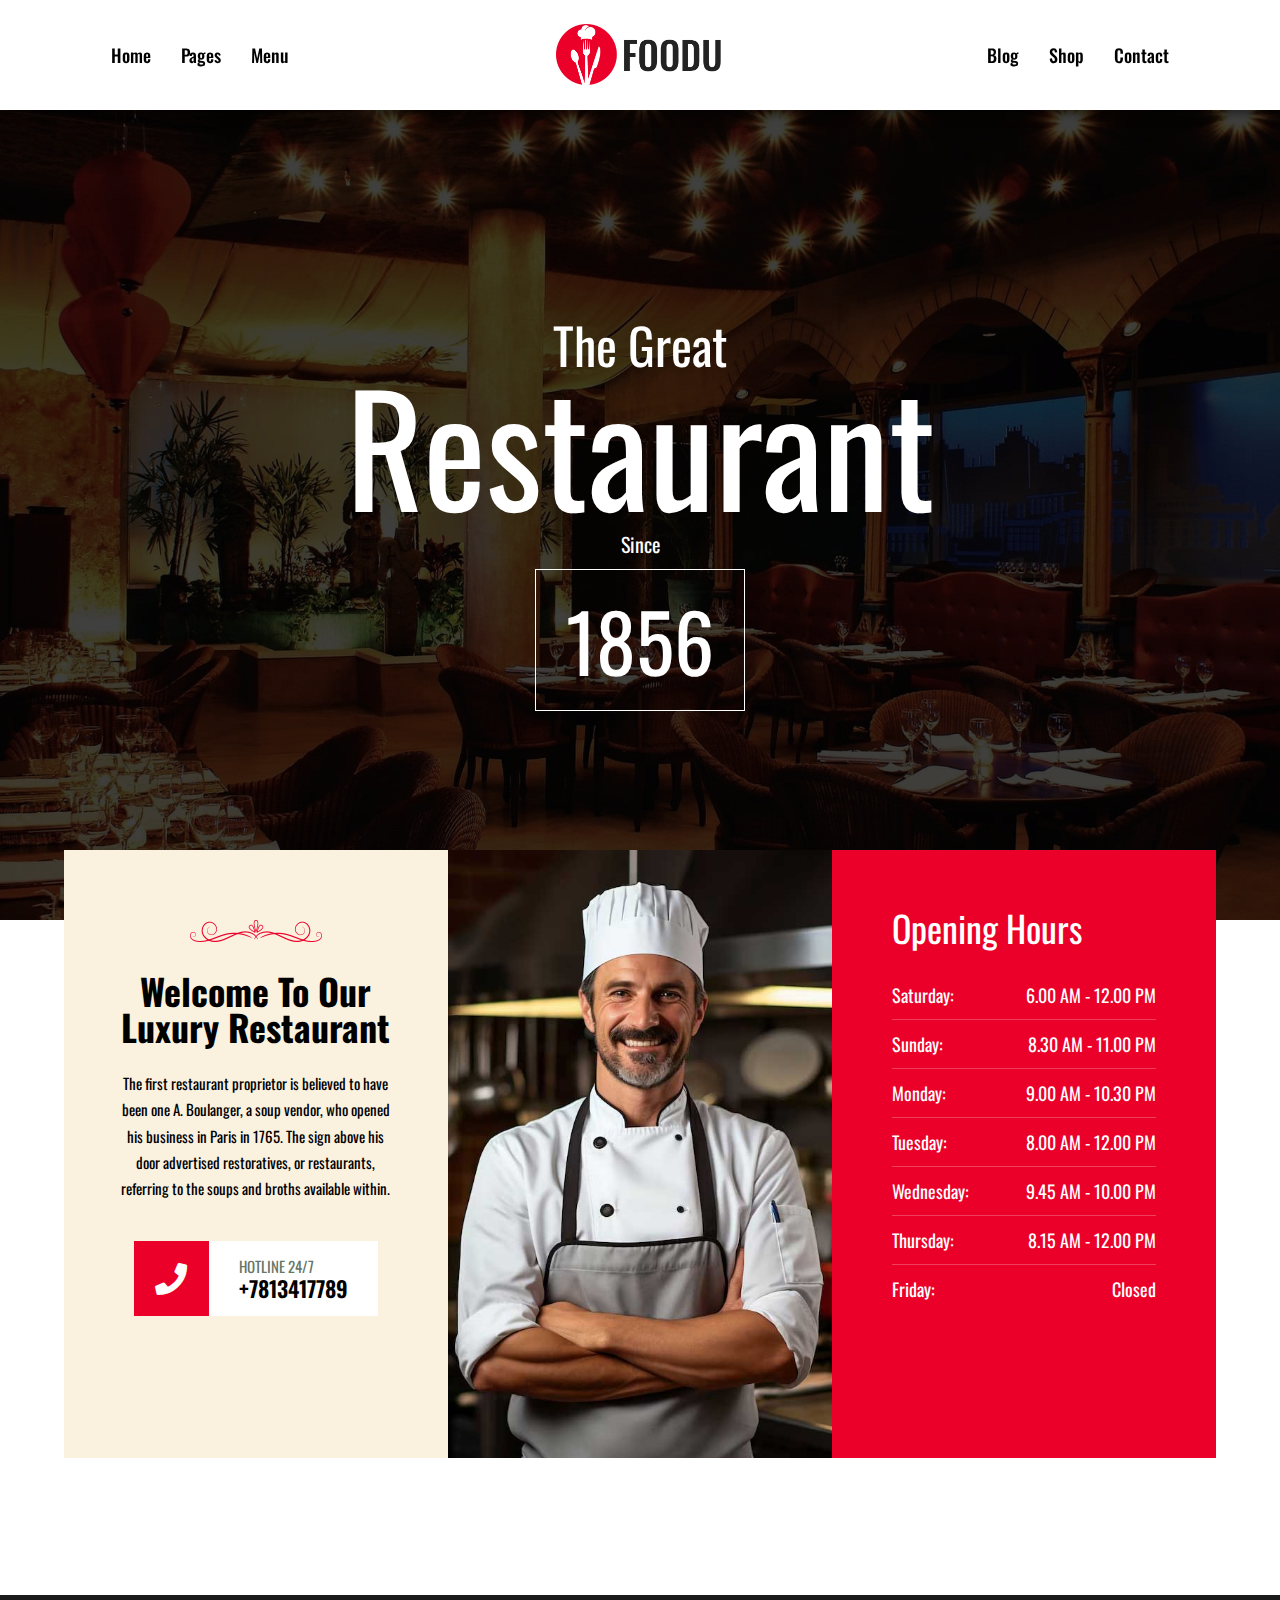
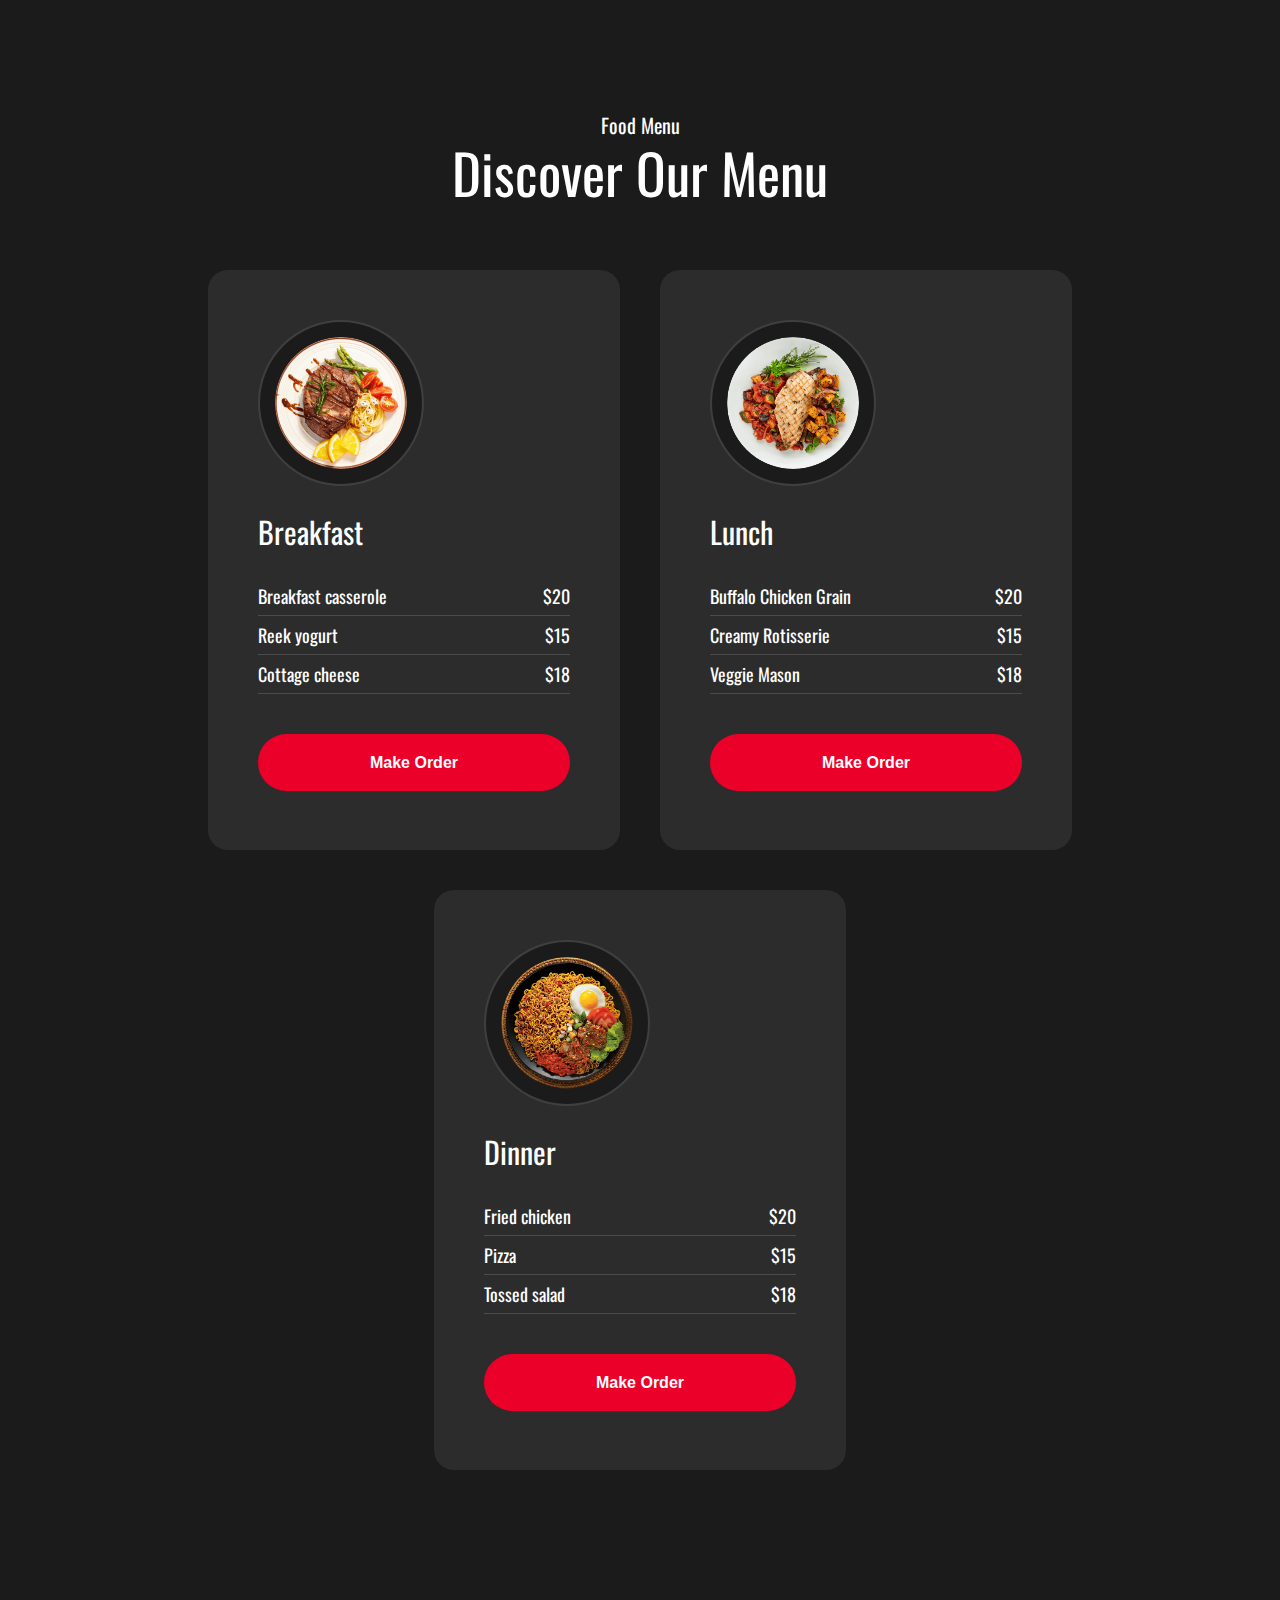
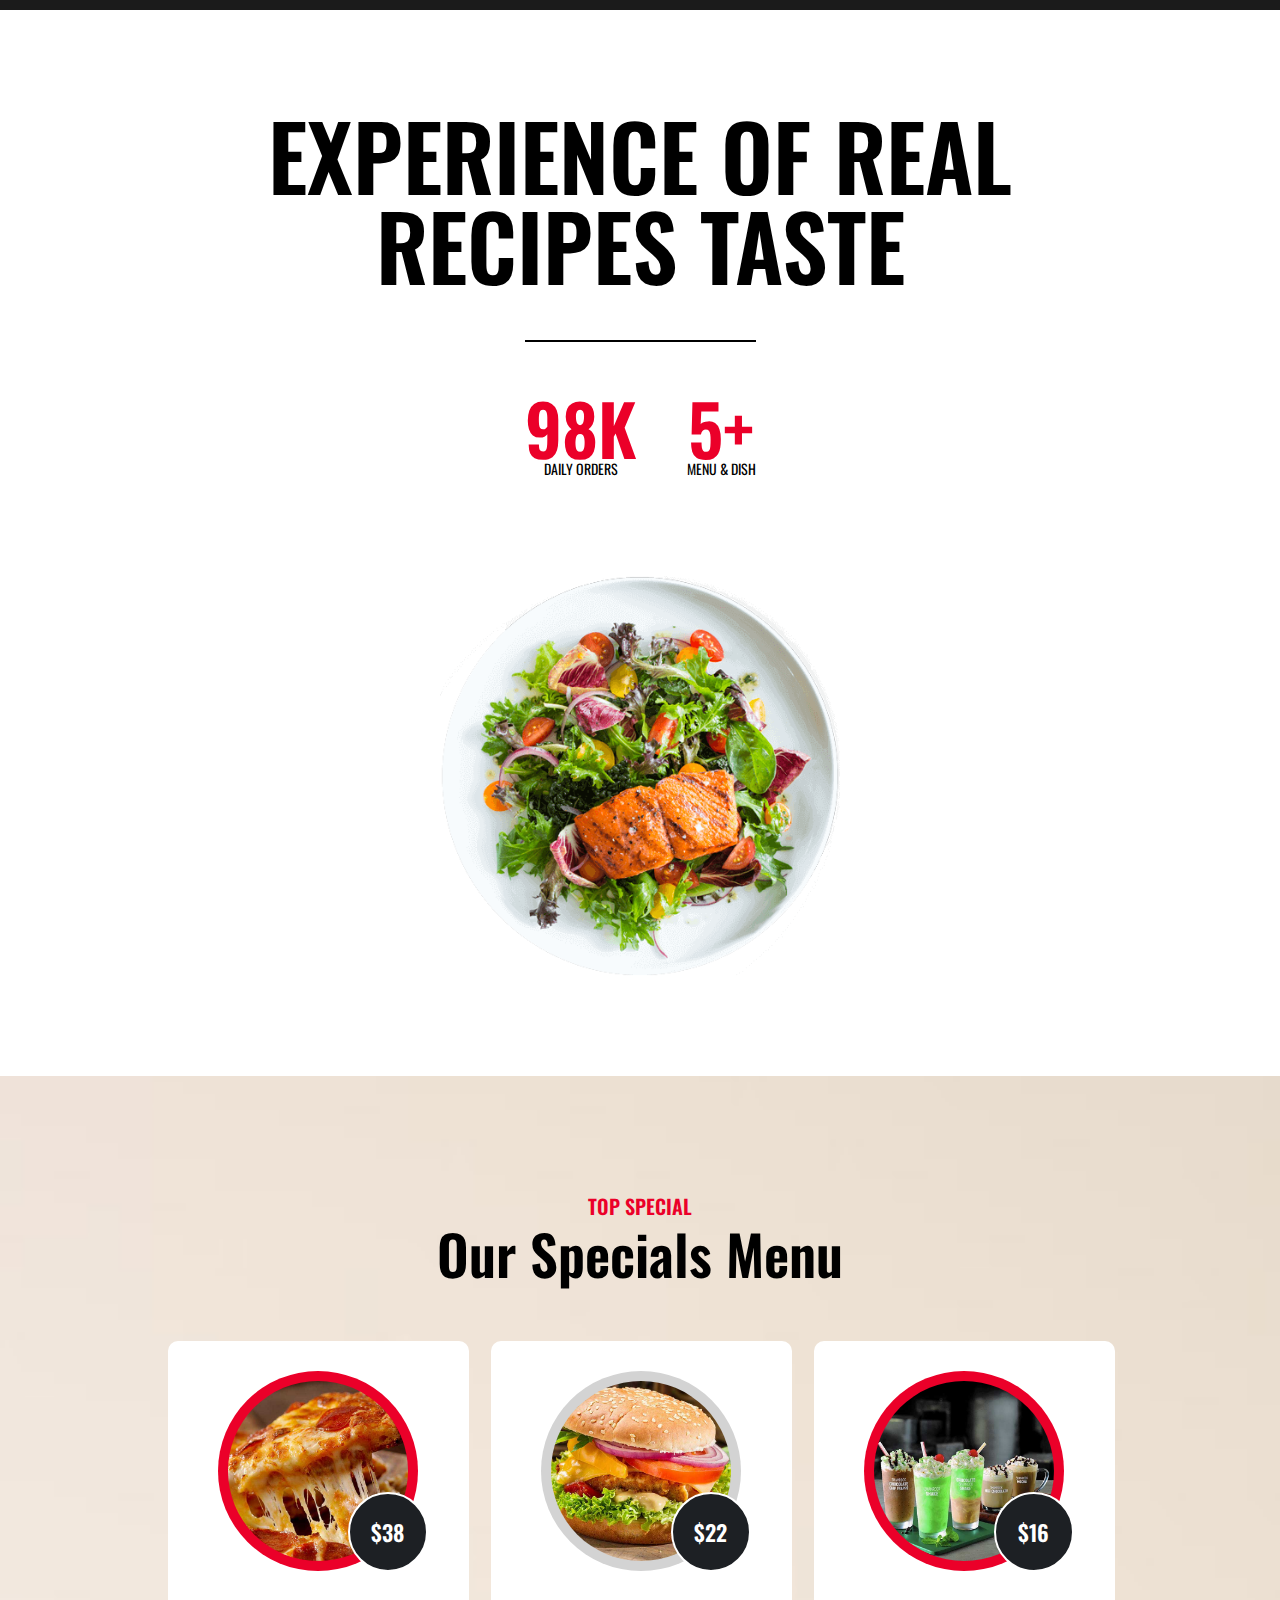
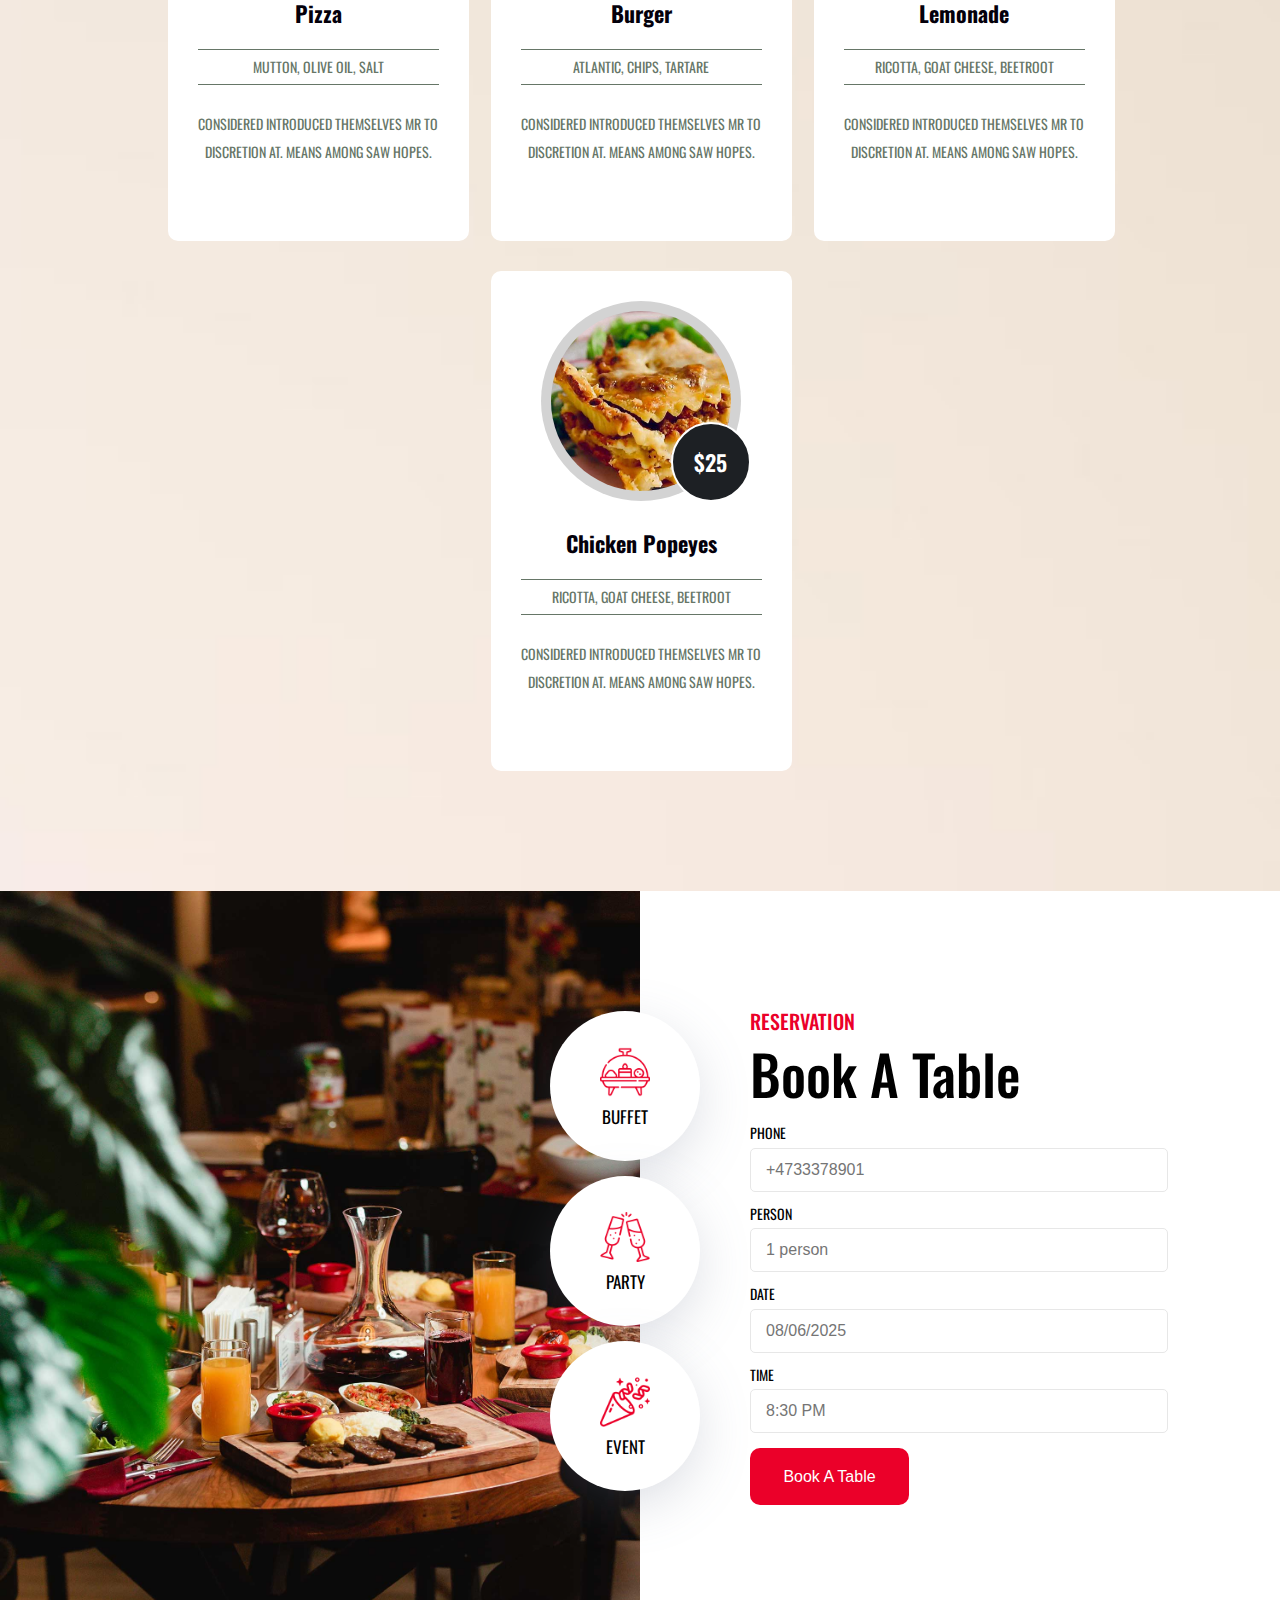
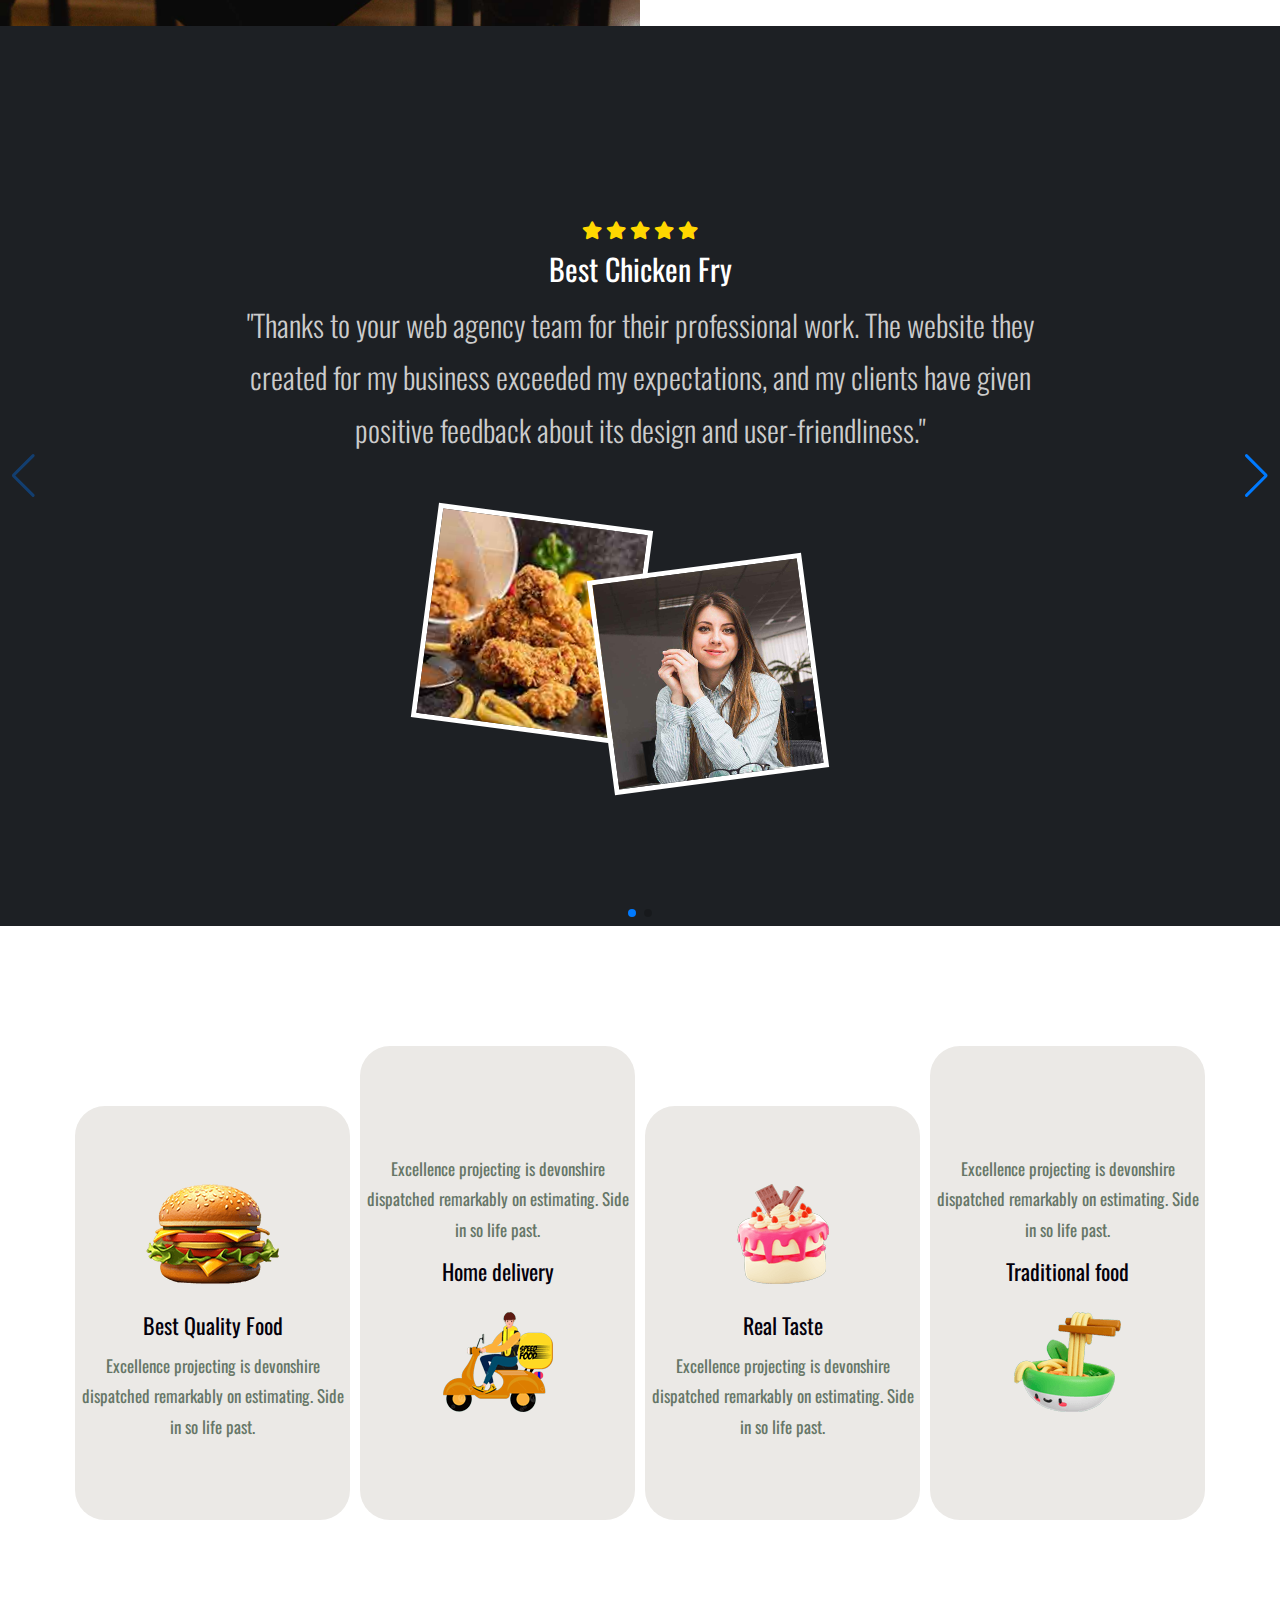
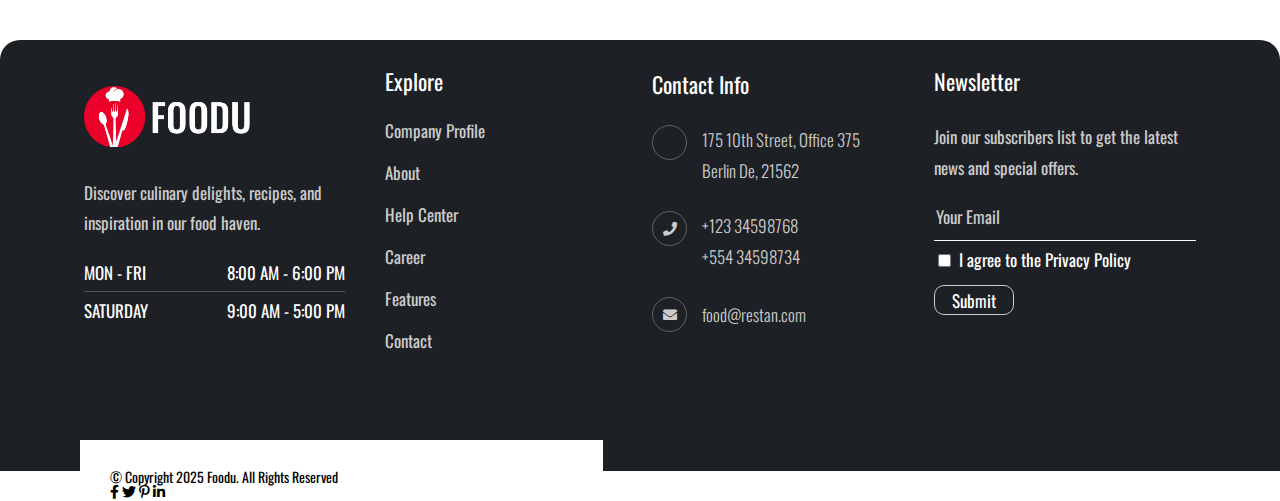
==== index.html @ 5d29221d "progress on bottom of footer" ====
<!DOCTYPE html>
<html lang="en">
<head>
    <meta charset="UTF-8">
    <meta name="viewport" content="width=device-width, initial-scale=1.0">
    <!-- Link Swiper's CSS -->
  <link rel="stylesheet" href="https://cdn.jsdelivr.net/npm/swiper@11/swiper-bundle.min.css" />
    <link rel="stylesheet" href="./css/reset.css">
    <link href="https://fonts.googleapis.com/css2?family=Oswald:wght@200..700&display=swap" rel="stylesheet">
    <link rel="stylesheet" href="css/font5/all.css">
    <link rel="stylesheet" href="./css/index.css">
    <link rel="preconnect" href="https://fonts.googleapis.com">
    <link rel="preconnect" href="https://fonts.googleapis.com">
    <link rel="preconnect" href="https://fonts.gstatic.com" crossorigin>
    <title>Foodu</title>
</head>
<body>
    <nav>
        <div class="nav_container">
            <div class="nav_left">
                <ul>
                    <a href="./index.html"><li>Home</li></a>
                    <a href=""><li>Pages</li></a>
                    <a href=""><li>Menu</li></a>
                </ul>
            </div>
            <div class="nav_middle">
                <a href="./index.html"><img src="./css/images/foodu_logo.png" alt=""></a>
            </div>
            <div class="nav_right">
                <ul>
                    <a href=""><li>Blog</li></a>
                    <a href=""><li>Shop</li></a>
                    <a href=""><li>Contact</li></a>
                </ul>
            </div>
            <div class="hamburger">
                <span class="bar"></span>
                <span class="bar"></span>
                <span class="bar"></span>
            </div>
            <div class="nav_menu_items">
                <span class="nav_menu_item"><a href="./index.html">Home</a></span>
                <span class="nav_menu_item"><a href="./index.html">Pages</a></span>
                <span class="nav_menu_item"><a href="./index.html">Menu</a></span>
                <span class="nav_menu_item"><a href="./index.html">Blog</a></span>
                <span class="nav_menu_item"><a href="./index.html">Shop</a></span>
                <span class="nav_menu_item"><a href="./index.html">Contact</a></span>
            </div>
        </div>
    </nav>
    
    <div class="hero_section">
        <div class="black_background"></div>
        <div class="text_flex_box">
            <h2>The Great</h2>
            <h1>Restaurant</h1>
            <p>Since</p>
            <div>1856</div>
        </div>
    </div>
    
    <section class="contact_and_hours_container">
        <div class="contact_and_hours_div">
            <div class="contact_section">
                <div class="contact_top_border">
                    <img src="./css/images/topBorder.png" alt="">
                </div>
                <h1>Welcome To Our Luxury Restaurant</h1>
                <p>The first restaurant proprietor is believed to have been one A. Boulanger, a soup vendor, who opened his business in Paris in 1765. The sign above his door advertised restoratives, or restaurants, referring to the soups and broths available within.</p>
                <div class="icon_and_phone_section">
                    <div class="phone_icon"><i class="fas fa-solid fa-phone"></i></div>
                    <div class="phone_number">
                        <div class="phone_number_2">
                            <span class="phone_number_text">HOTLINE 24/7</span>
                            <span class="number">+7813417789</span>
                        </div>
                    </div>
                </div>
            </div>
            <div class="contact_and_hours_image_section"></div>
            <div class="hours_section">
                <div class="hours_section_div">
                    <h1>Opening Hours</h1>
                    <div class="schedule">
                        <span class="day_of_week">Saturday:</span>
                        <span class="hours">6.00 AM - 12.00 PM</span>
                    </div>
                    <div class="schedule">
                        <span class="day_of_week">Sunday:</span>
                        <span class="hours">8.30 AM - 11.00 PM</span>
                    </div>
                    <div class="schedule">
                        <span class="day_of_week">Monday:</span>
                        <span class="hours">9.00 AM - 10.30 PM</span>
                    </div>
                    <div class="schedule">
                        <span class="day_of_week">Tuesday:</span>
                        <span class="hours">8.00 AM - 12.00 PM</span>
                    </div>
                    <div class="schedule">
                        <span class="day_of_week">Wednesday:</span>
                        <span class="hours">9.45 AM - 10.00 PM</span>
                    </div>
                    <div class="schedule">
                        <span class="day_of_week">Thursday:</span>
                        <span class="hours">8.15 AM - 12.00 PM</span>
                    </div>
                    <div class="schedule">
                        <span class="day_of_week">Friday:</span>
                        <span class="hours">Closed</span>
                    </div>
                </div>
            </div>
        </div>
    </section>
    
    <section class="food_menu_outer_container">
        <h2 class="small_title">Food Menu</h2>
        <h1 class="large_title">Discover Our Menu</h1>
        <div class="menu_items_container">
            <div class="menu_item">
                <img src="./css/images/breakfast.png" alt="">
                <h3>Breakfast</h3>
                <div class="menu_list">
                    <div class="food_item_and_price">
                        <span class="food_item">Breakfast casserole</span>
                        <span class="food_item_price">$20</span>
                    </div>
                    <div class="food_item_and_price">
                        <span class="food_item">Reek yogurt</span>
                        <span class="food_item_price">$15</span>
                    </div>
                    <div class="food_item_and_price">
                        <span class="food_item">Cottage cheese</span>
                        <span class="food_item_price">$18</span>
                    </div>
                    <button class="menu_list_button">Make Order</button>
                </div>
            </div>
            <div class="menu_item">
                <img src="./css/images/lunch.png" alt="">
                <h3>Lunch</h3>
                <div class="menu_list">
                    <div class="food_item_and_price">
                        <span class="food_item">Buffalo Chicken Grain</span>
                        <span class="food_item_price">$20</span>
                    </div>
                    <div class="food_item_and_price">
                        <span class="food_item">Creamy Rotisserie</span>
                        <span class="food_item_price">$15</span>
                    </div>
                    <div class="food_item_and_price">
                        <span class="food_item">Veggie Mason</span>
                        <span class="food_item_price">$18</span>
                    </div>
                    <button class="menu_list_button">Make Order</button>
                </div>
            </div>
            <div class="menu_item">
                <img src="./css/images/dinner.png" alt="">
                <h3>Dinner</h3>
                <div class="menu_list">
                    <div class="food_item_and_price">
                        <span class="food_item">Fried chicken</span>
                        <span class="food_item_price">$20</span>
                    </div>
                    <div class="food_item_and_price">
                        <span class="food_item">Pizza</span>
                        <span class="food_item_price">$15</span>
                    </div>
                    <div class="food_item_and_price">
                        <span class="food_item">Tossed salad</span>
                        <span class="food_item_price">$18</span>
                    </div>
                    <button class="menu_list_button">Make Order</button>
                </div>
            </div>
        </div>
    </section>

    <section class="jumbo_fax_outer_container">
        <div class="white_bg">
            <div class="left_div">
                <div class="jumbo_fax_header">
                    <h1>Experience of real recipes taste</h1>
                </div>
                <div class="jumbo_fax">
                    <div class="jumbo_fax_div jumbo_fax_div_1">
                        <span class="jumbo_fax_number">98K</span>
                        <span class="jumbo_fax_text">Daily Orders</span>
                    </div>
                    <div class="jumbo_fax_div jumbo_fax_div_2">
                        <span class="jumbo_fax_number">5+</span>
                        <span class="jumbo_fax_text">Menu & Dish</span>
                    </div>
                </div>
            </div>
            <div class="right_div">
                <img src="./css/images/salmon.png" alt="">
            </div>
        </div>
        <div class="red_bg"></div>
    </section>

    <section class="specials_menu_container">
        <div class="specials_menu_div">
            <p class="sub_heading">TOP SPECIAL</p>
            <h1 class="main_heading">Our Specials Menu</h1>
            <div class="menu_cards_div">
                <div class="menu_card">
                    <div class="food_pic_div">
                        <img id="pizza_img" class="food_img" src="./css/images/pizza.jpg" alt="">
                    </div>
                    <div class="item_price">$38</div>
                    <div class="food_details_box">
                        <span class="card_header">Pizza</span>
                        <div class="food_contents">
                            Mutton, Olive Oil, Salt
                        </div>
                        <p class="food_description">Considered introduced themselves mr to discretion at. Means among saw hopes.</p>
                    </div>
                </div>
                <div class="menu_card">
                    <div class="food_pic_div">
                        <img id="burger_img" class="food_img" src="./css/images/burger.jpg" alt="">
                    </div>
                    <div class="item_price">$22</div>
                    <div class="food_details_box">
                        <span class="card_header">Burger</span>
                        <div class="food_contents">
                            Atlantic, Chips, Tartare
                        </div>
                        <p class="food_description">Considered introduced themselves mr to discretion at. Means among saw hopes.</p>
                    </div>
                </div>
                <div class="menu_card">
                    <div class="food_pic_div">
                        <img id="lemonade_img" class="food_img" src="./css/images/lemonade.jpg" alt="">
                    </div>
                    <div class="item_price">$16</div>
                    <div class="food_details_box">
                        <span class="card_header">Lemonade</span>
                        <div class="food_contents">
                            Ricotta, Goat Cheese, Beetroot
                        </div>
                        <p class="food_description">Considered introduced themselves mr to discretion at. Means among saw hopes.</p>
                    </div>
                </div>
                <div class="menu_card">
                    <div class="food_pic_div">
                        <img id="chicken_popeyes_img" class="food_img" src="./css/images/chickenPopeyes.jpg" alt="">
                    </div>
                    <div class="item_price">$25</div>
                    <div class="food_details_box">
                        <span class="card_header">Chicken Popeyes</span>
                        <div class="food_contents">
                            Ricotta, Goat Cheese, Beetroot
                        </div>
                        <p class="food_description">Considered introduced themselves mr to discretion at. Means among saw hopes.</p>
                    </div>
                </div>
            </div>
        </div>
    </section>

    <section class="reservations_main_container">
        <div class="left_and_right_container">
            <div class="img_and_buttons_container">
                <div class="circles_div circles_none_2">
                    <div class="circle">
                        <div class="circle_img_div"><img class="circle_img" src="./css/images/foodHeater.png" alt=""></div>
                        <span>Buffet</span>
                    </div>
                    <div class="circle">
                        <div class="circle_img_div"><img class="circle_img" src="./css/images/glasses.png" alt=""></div>
                        <span>Party</span>
                    </div>
                    <div class="circle">
                        <div class="circle_img_div"><img class="circle_img" src="./css/images/celebrate.png" alt=""></div>
                        <span>Event</span>
                    </div>
                </div>
            </div>
            <div class="circles_div circles_none_1">
                <div class="circle">
                    <div class="circle_img_div"><img class="circle_img" src="./css/images/foodHeater.png" alt=""></div>
                    <span>Buffet</span>
                </div>
                <div class="circle">
                    <div class="circle_img_div"><img class="circle_img" src="./css/images/glasses.png" alt=""></div>
                    <span>Party</span>
                </div>
                <div class="circle">
                    <div class="circle_img_div"><img class="circle_img" src="./css/images/celebrate.png" alt=""></div>
                    <span>Event</span>
                </div>
            </div>
            <div class="form_container">
                <h4 class="form_container_sub_heading">RESERVATION</h4>
                <h2 class="form_container_heading">Book A Table</h2>
                <div class="form_without_headers">
                    <label for="">PHONE</label>
                    <input class="phone_input" type="text" placeholder="+4733378901">
                    <label for="">PERSON</label>
                    <input class="person_input" type="text" placeholder="1 person">
                    <label for="">DATE</label>
                    <input class="date_input" type="text" placeholder="08/06/2025">
                    <label for="">TIME</label>
                    <input class="time_input" type="text" placeholder="8:30 PM">
                    <button>Book A Table</button>
                </div>
            </div>
        </div>
    </section>

    <body>
        <!-- Swiper -->
        <div class="swiper mySwiper">
          <div class="swiper-wrapper">
            <div class="swiper-slide">
                <div class="swiper_container">
                    <div class="stars">
                        <i class="fas fa-solid fa-star"></i>
                        <i class="fas fa-solid fa-star"></i>
                        <i class="fas fa-solid fa-star"></i>
                        <i class="fas fa-solid fa-star"></i>
                        <i class="fas fa-solid fa-star"></i>
                    </div>
                    <h4 class="testimonial_header">Best Chicken Fry</h4>
                    <p class="testimonial_content">"Thanks to your web agency team for 
                        their professional work. The website they created for my business 
                        exceeded my expectations, and my clients have given positive feedback 
                        about its design and user-friendliness."</p>
                        <div class="photos_div">
                            <div class="photo_1_div">
                            <img src="./css/images/friedChicken.jpg" alt="">
                        </div>
                        <div class="photo_2_div">
                            <img src="./css/images/customer1.jpg" alt="">
                        </div>
                        </div>
                </div>
            </div>
            <div class="swiper-slide">
                <div class="swiper_container">
                    <div class="stars">
                        <i class="fas fa-solid fa-star"></i>
                        <i class="fas fa-solid fa-star"></i>
                        <i class="fas fa-solid fa-star"></i>
                        <i class="fas fa-solid fa-star"></i>
                        <i class="fas fa-solid fa-star"></i>
                    </div>
                    <h4 class="testimonial_header">This Pizza Is So Good</h4>
                    <p class="testimonial_content">"Thanks to your web agency team for 
                        their professional work. The website they created for my business 
                        exceeded my expectations, and my clients have given positive feedback 
                        about its design and user-friendliness."</p>
                        <div class="photos_div">
                            <div class="photo_1_div">
                            <img src="./css/images/iceCream.jpg" alt="">
                        </div>
                        <div class="photo_2_div">
                            <img src="./css/images/customer2.jpg" alt="">
                        </div>
                        </div>
                </div>
            </div>
          </div>
          <div class="swiper-button-next"></div>
          <div class="swiper-button-prev"></div>
          <div class="swiper-pagination"></div>
        </div>
      
        <!-- Swiper JS -->
        <script src="https://cdn.jsdelivr.net/npm/swiper@11/swiper-bundle.min.js"></script>
      
        <!-- Initialize Swiper -->
        <script>
          var swiper = new Swiper(".mySwiper", {
            spaceBetween: 30,
            centeredSlides: true,
            autoplay: {
              delay: 3500,
              disableOnInteraction: false,
            },
            pagination: {
              el: ".swiper-pagination",
              clickable: true,
            },
            navigation: {
              nextEl: ".swiper-button-next",
              prevEl: ".swiper-button-prev",
            },
          });
        </script>
      </body>

      <section class="filler_cards_container">
            <div class="filler_cards_div">
                <div class="filler_card filler_card_small">
                    <div class="filler_card_img_div hamburger_img">
                        <img src="./css/images/hamburger.png" alt="">
                    </div>
                    <h4 class="filler_card_header">Best Quality Food</h4>
                    <p class="filler_card_content">Excellence projecting is devonshire dispatched remarkably on estimating. Side in so life past.</p>
                </div>
                <div class="filler_card filler_card_big">
                    <p class="filler_card_content">Excellence projecting is devonshire dispatched remarkably on estimating. Side in so life past.</p>
                    <h4 class="filler_card_header">Home delivery</h4>
                    <div class="filler_card_img_div delivery_img">
                        <img src="./css/images/delivery.png" alt="">
                    </div>
                </div>
                <div class="filler_card filler_card_small">
                    <div class="filler_card_img_div cake_img">
                        <img src="./css/images/cake.png" alt="">
                    </div>
                    <h4 class="filler_card_header">Real Taste</h4>
                    <p class="filler_card_content">Excellence projecting is devonshire dispatched remarkably on estimating. Side in so life past.</p>
                </div>
                <div class="filler_card filler_card_big">
                    <p class="filler_card_content">Excellence projecting is devonshire dispatched remarkably on estimating. Side in so life past.</p>
                    <h4 class="filler_card_header">Traditional food</h4>
                    <div class="filler_card_img_div noodles_img">
                        <img src="./css/images/noodles.png" alt="">
                    </div>
                </div>
            </div>
      </section>

      <footer class="footer_container">
        <div class="top_footer_div">
            <div class="footer_about_section">
                <div class="foodu_img_div">
                    <img class="foodu_img" src="./css/images/fooduLogoWhite.png" alt="">
                </div>
                <p class="about_section_paragraph">Discover culinary delights, recipes, and inspiration in our food haven.</p>
                <div class="about_section_hours_div">
                    <div class="about_mon_fri_div">
                        <span class="mon_fri">MON - FRI</span>
                        <span class="mon_fri_hours">8:00 AM - 6:00 PM</span>
                    </div>
                    <div class="about_sat_div">
                        <span class="sat">SATURDAY</span>
                        <span class="sat_hours">9:00 AM - 5:00 PM</span>
                    </div>
                </div>
            </div>
            <div class="footer_explore_section">
                <h4 class="explore_header">Explore</h4>
                <div class="explore_link_container">
                    <a class="explore_link" href="">Company Profile</a>
                    <a class="explore_link" href="">About</a>
                    <a class="explore_link" href="">Help Center</a>
                    <a class="explore_link" href="">Career</a>
                    <a class="explore_link" href="">Features</a>
                    <a class="explore_link" href="">Contact</a>
                </div>
            </div>
            <div class="footer_contact_section">
                <h4 class="contact_header">Contact Info</h4>
                <div class="contact_info_div">
                    <div class="contact_icon_div"><i class="fas fa-solid fa-location-dot"></i></div>
                    <div class="contact_info">
                        <span class="contact_info_1">175 10th Street, Office 375</span>
                        <span class="contact_info_2">Berlin De, 21562</span>
                    </div>
                </div>
                <div class="contact_info_div">
                    <div class="contact_icon_div"><i class="fas fa-solid fa-phone"></i></div>
                    <div class="contact_info">
                        <span class="contact_info_1">+123 34598768</span>
                        <span class="contact_info_2">+554 34598734</span>
                    </div>
                </div>
                <div class="contact_info_div">
                    <div class="contact_icon_div"><i class="fas fa-regular fa-envelope"></i></div>
                    <div class="contact_info">
                        <span class="contact_info_1">food@restan.com</span>
                    </div>
                </div>
            </div>
            <div class="footer_newsletter_section">
                <h4 class="newsletter_header">Newsletter</h4>
                <p class="newsletter_paragraph">Join our subscribers list to get the latest news and special offers.</p>
                <div class="newsletter_email_input_div">
                    <input class="newsletter_email_input" type="text" placeholder="Your Email">
                </div>
                <div class="chackbox_and_content">
                    <input class="newsletter_checkbox" type="checkbox">
                    <p class="newsletter_checkbox_content">I agree to the Privacy Policy</p>
                </div>
                <button class="newsletter_button">Submit</button>
            </div>
        </div>
        <div class="bottom_footer_div">
            <div class="bottom_footer_paragraph_div">
                <p>© Copyright 2025 Foodu. All Rights Reserved</p>
            </div>
            <div class="bottom_footer_social_media_icons_div">
                <span class="social_media_span"><i class="fab fa-brands fa-facebook-f"></i></span>
                <span class="social_media_span"><i class="fab fa-brands fa-twitter"></i></span>
                <span class="social_media_span"><i class="fab fa-brands fa-pinterest-p"></i></span>
                <span class="social_media_span"><i class="fab fa-brands fa-linkedin-in"></i></span>
            </div>
        </div>
      </footer>

    <script src="./index.js"></script>
</body>
</html>
---- css/index.css ----
html {
    overflow-x: hidden;
    font-family: "Oswald", serif;
    font-optical-sizing: auto;
    /* font-weight: 400; */
    font-style: normal;
}

body {

}

nav {
    height: 110px;
    width: 100%;
    background-color: white;
    font-weight: 500;
    font-size: 18px;
    position: fixed;
    z-index: 100;
    box-shadow: 1px 6px 11px -4px rgba(0,0,0,0.58);
    -webkit-box-shadow: 1px 6px 11px -4px rgba(0,0,0,0.58);
    -moz-box-shadow: 1px 6px 11px -4px rgba(0,0,0,0.58);
}

nav a {
    text-decoration: none;
    color: #000;
    cursor: pointer;
}

.nav_container {
    width: 85%;
    max-width: 1300px;
    height: 100%;
    margin: 0 auto;
    display: flex;
    justify-content: space-between;
}

.nav_left {
    display: flex;
    align-items: center;
}

.nav_middle {
    display: flex;
    align-items: center;
}

.nav_right {
    display: flex;
    align-items: center;
}

.nav_left ul {
    display: flex;
    height: 100%;
    position: relative;
}

.nav_middle img {
    width: 165px;
    height: 61px;
}   

.nav_right ul {
    display: flex;
    height: 100%;
    position: relative;
}

.nav_left li {
    height: 100%;
    padding: 0px 15px;
    display: flex;
    align-items: center;

}

.nav_right li {
    height: 100%;
    padding: 0px 15px;
    display: flex;
    align-items: center;
}

.nav_left i {
    position: relative;
    bottom: -3px;
    margin-left: 7px;
}

.nav_right i {
    position: relative;
    bottom: -3px;
    margin-left: 7px;
}

.hamburger {
    display: none;
    cursor: pointer;
    margin-right: 100px;
}

.bar {
    display: block;
    width: 25px;
    height: 3px;
    margin: 5px auto;
    background-color: #000;
    -webkit-transition: all 0.3 ease-in-out;
    transition: all 0.3 ease-in-out;
}

.nav_menu_items {
    display: flex;
    flex-direction: column;
    align-items: center;
    justify-content: center;
    display: none;
}

.nav_menu_item {
    margin-left: 20px;
    padding-left: 20px;
    padding-right: 20px;
    height: 70px;
    display: flex;
    align-items: center;
    justify-content: center;
    font-size: 1.2rem;
    cursor: pointer;
    transition: 0.2s ease-in-out
}

.nav_menu_item:hover {
    background-color: #e5e3d9;
}

.nav_menu_item a {
    text-decoration: none;
    color: #000;
}

@media (max-width: 935px) {
    .hamburger {
        display: block;
        margin: 50px;
    }

    .hamburger.active .bar:nth-child(2) {
        opacity: 0;
   }

    .hamburger.active .bar:nth-child(1) {
       transform: translateY(8px) rotate(45deg);
  }

    .hamburger.active .bar:nth-child(3) {
       transform: translateY(-8px) rotate(-45deg);
   }

    .nav_left, .nav_right {
        display: none;
    }

    .nav_menu_items {
        position: fixed;
        left: -100%;
        top: 110px;
        gap: 0;
        flex-direction: column;
        background-color: #fff;
        width: 100%;
        text-align: center;
        transition: 0.3s ease-in-out;
        z-index: 1000;
        display: block;
        
    }

    .nav_menu_items.active {
        left: 0px;
        height: 100%;
    }

    .nav_menu_item {
        transition: .2s ease-in-out;
        margin-top: 16px;
        margin-left: 0px;
        width: 100%;
    }
}

/* Start of Hero Section */

.hero_section {
    position: relative;
    top: 110px;
    height: 90vh;
    width: 100vw;
    display: flex;
    flex-direction: column;
    justify-content: center;
    align-items: center;
    background-image: url("./images/heroSectionPhoto.jpg");
    background-repeat: no-repeat;
    background-position: center;
    background-size: cover;
}

.black_background {
    background-color: #000;
    z-index: 2;
    height: 100%;
    width: 100%;
    position: absolute;
    top: 0;
    opacity: .75;
}

.text_flex_box {
    display: flex;
    flex-direction: column;
    align-items: center;
    justify-content: center;
    color: #fff;
    z-index: 3;
}

.text_flex_box h2 {
font-size: 50px;
}

.text_flex_box h1 {
font-size: 150px;
}

.text_flex_box p {
   font-size: 20px;
   margin-top: 15px;
}

.text_flex_box div {
    font-size: 80px;
    padding: 30px;
    border: 1px solid #fff;
    margin-top: 15px;
}

@media (max-width: 784px) {
    .text_flex_box h2 {
        font-size: 40px;
        }
        
    .text_flex_box h1 {
    font-size: 100px;
    }
    
    .text_flex_box p {
        font-size: 20px;
    }
    
    .text_flex_box div {
        font-size: 50px;
    }
}

@media (max-width: 528px) {
    .text_flex_box h2 {
        font-size: 30px;
        }
        
    .text_flex_box h1 {
    font-size: 50px;
    }
}

/* End of Hero Section */

/* Start of Contact And Hours Section */

.contact_and_hours_container {
    height:75vh;
    width: 100vw;
    background: white;
    position: relative;
    top: 110px;
}

.contact_and_hours_div {
    width: 90%;
    /* max-width of 546 px for each section */
    max-width: 1638px;
    height: 90%;
    max-height: 640px;
    /* background-color: #EB0029; */
    z-index: 10;
    position: absolute;
    right: 0px;
    top: -70px;
    display: flex;
}

@media (max-width: 1400px) {
    .contact_and_hours_container {
        display: flex;
        justify-content: center;
    }
    
    .contact_and_hours_div {
        right: auto;
    }

    .contact_section p {
        font-size: 14px;
}
}

.contact_section {
    width: 33.33%;
    background-color: #faf1df;
    display: flex;
    flex-direction: column;
    align-items: center;
    padding: 70px 50px;
}

.contact_top_border img {
    width: 132px;
    height: 22px;
    margin: 0px 106px 30px 106px;
}

.contact_section h1 {
    font-size: 36px;
    font-weight: 800;
    margin-bottom: 25px;
    text-align: center;
    color: black;
}

.contact_section p {
    font-size: 15px;
    text-align: center;
    color: black;
    line-height: 1.75;
    margin-bottom: 25px;
}

.contact_section .icon_and_phone_section {
    display: flex;
    margin-top: 15px;
}

.icon_and_phone_section .phone_icon {
    width: 75px;
    height: 75px;
    background: #EB0029;
    display: flex;
    justify-content: center;
    align-items: center;
    font-size: 32px;
    color: white;
}

.icon_and_phone_section .phone_number {
    display: flex;
    flex-direction: column;
    align-items: center;
    justify-content: center;
    background-color: white;
    padding: 10px 30px;
}

.phone_number_2 {
    display: flex;
    flex-direction: column;
    align-items: start;
    justify-content: center;
    background-color: white;
}

.phone_number .phone_number_text {
    color: #667667;
    font-size: 15px;
    margin-bottom: 3px;
    text-align: left;
}

.phone_number .number {
    font-size: 22px;
    font-weight: 600;
    text-decoration: none;
}

.contact_and_hours_image_section {
    width: 33.33%;
    height: 100%;
    background-image: url("./images/chefPic.jpg");
    background-position: center;
    background-repeat: no-repeat;
    background-size: cover;
}

.hours_section {
    width: 33.33%;
    color: white;
    padding: 60px;
    /* display: flex;
    flex-direction: column;
    align-items: center;
    justify-content: center; */
    background-color: #EB0029;
}

.hours_section_div {
    display: flex;
    flex-direction: column;
}

.hours_section_div h1 {
    font-size: 36px;
    margin-bottom: 25px;
}

.hours_section_div .schedule {
    font-size: 18px;
    padding: 15px 0px;
    display: flex;
    justify-content: space-between;
    border-bottom: 1px solid rgba(250, 250, 250, 0.25);
}

.hours_section_div .schedule:last-child {
    border-bottom: none;
}

@media (max-width: 1200px) {
    .contact_and_hours_container {
        display: flex;
        justify-content: center;
        align-items: center;
        height: 145vh;
        width: 100vw;
        background: white;
        position: relative;
        /* top: 110px; */
        }
    
    .contact_and_hours_div {
        display: flex;
        flex-wrap: wrap;
        height: 80%;
        max-height: 1190px;
        width: 70%;
        top: auto;
    }

    .contact_section {
        width: 100%;
    }

    .phone_icon {
        height: 100px;
        width: 100px;
    }

    .contact_and_hours_image_section {
        width: 50%;
        max-width: 485px;
        max-height: 485px;
    }

    .hours_section {
        width: 50%;
        max-width: 485px;
        max-height: 485px;
        background-color: #EB0029;
    }
}

@media (max-width: 1154px) {
    
    .contact_and_hours_div {
        width: 60%;
    }

    .contact_section {
        height: 50%;
    }

    .contact_and_hours_image_section {
        display: none;
    }

    .hours_section {
        min-width: 100%;
        height: 50%;
        margin-top: 20px;
    }
}

@media (max-width: 853px) {
    .icon_and_phone_section .phone_icon {
        width: 60px;
        height: 60px;
    }

    .contact_section p {
        margin-bottom: 10px;
    }

}

@media (max-width: 750px) {
    .contact_section p {
        margin-bottom: 10px;
    }
    
    .icon_and_phone_section .phone_icon {
        width: 60px;
        height: 60px;
    }
}

@media (max-width: 750px) {
    
    .contact_and_hours_div {
        min-width: 95%;
    }

    .contact_section {
        height: 50%;
        padding: 20px;
        padding-top: 20px;
    }

    .contact_section p {
        margin-bottom: 25px;
    }

    .icon_and_phone_section .phone_icon {
        width: 65px;
        height: 65px;
    }

    .contact_and_hours_image_section {
        display: none;
    }

    .hours_section {
        min-width: 100%;
        height: 50%;
        padding: 30px;
        margin-top: 20px;
    }
}

/* End of Contact and Hours Section */

/* Start of Food Menu */

.food_menu_outer_container {
    width: 100vw;
    /* height: 125vh; */
    padding: 120px 0px;
    position: relative;
    top: 110px;
    background-color: #1b1b1b;
    display: flex;
    flex-direction: column;
    justify-content: center;
    align-items: center;
    color: white;
}

.small_title {
    font-size: 20px;
    margin-bottom: 10px;
}

.large_title {
    font-size: 55px;
    margin-bottom: 50px;
    text-align: center;
}

/* @media (max-width: `px) */

.menu_items_container {
    display: flex;
    flex-direction: row;
    justify-content: center;
    align-items: center;
    flex-wrap: wrap;
}

.menu_item {
    height: 580px;
    width: 412px;
    padding: 50px;
    background-color: #2c2c2c;
    margin: 20px;
    border-radius: 20px;
}

@media (max-width: 450px) {
    .menu_item {
        width: 329px;
    }
}

.menu_item img {
    width: 166px;
    height: 166px;
    padding: 15px;
    margin-bottom: 30px;
    border-radius: 50%;
    background-color: #1b1b1b;
    border: 2px solid #3f3f3f;
}

.menu_item h3 {
    font-size: 30px;
    margin-bottom: 30px;
}

.menu_list {
    display: flex;
    flex-direction: column;
    font-size: 18px;
}

.food_item_and_price {
    display: flex;
    flex-direction: row;
    justify-content: space-between;
    border-bottom: 1px solid rgba(255,255,255, 0.15);
    padding: 10px 0px;
}

.food_item_and_price:last-child {
    border-bottom: none;
}

.food_item {

}

.food_item_price {

}

.menu_list_button {
    width: 100%;
    margin-top: 40px;
    font-size: 16px;
    font-weight: 600;
    color: white;
    background-color: #EB0029;
    border: none;
    padding: 15px 20px;
    border-radius: 30px;
    cursor: pointer;
}

/* End of Food Menu */

/* Start of Fax Section */

.jumbo_fax_outer_container {
    width: 100vw;
    display: flex;
    position: relative;
    top: 110px;
}

.white_bg {
    width: 70%;
    /* height: 100vh; */
    margin-left: 120px;
    background-color: white;
    display: flex;
    align-items: center;

}

.red_bg {
    width: 30%;
    height: 100vh;
    background-color: #EB0029;
    display: flex;
    align-items: center;
    justify-content: space-between;
}

.jumbo_fax_header {
    text-transform: uppercase;
    font-size: 90px;
    font-weight: 600;
}

.jumbo_fax {
    padding-top: 50px;
    border-top: 2px solid black;
    margin-top: 50px;
    display: flex;
    flex-direction: row;
}

.jumbo_fax_div {
    display: flex;
    flex-direction: column;
    justify-content: center;
}

.jumbo_fax_div_1 {
    margin-right: 50px;
}

.jumbo_fax_div_2 {

}

.jumbo_fax_number {
    font-size: 70px;
    font-weight: 600;
    color: #EB0029;
}

.jumbo_fax_text {
    text-transform: uppercase;
}

.left_div {
    margin-right: 120px;
}

.right_div {
    display: flex;
    align-items: center;
    z-index: 100;
    z-index: 1
}

.right_div img {
    width: 470px;
    height: 470px;
    position: relative;
    right: -250px;
}

@media (max-width: 1600px) {
    .right_div img {
        right: auto;
        width: 400px;
        height: 400px;
    }
}

@media (max-width: 1330px) {
    .jumbo_fax_outer_container {
        justify-content: center;
        align-items: center;
    }
    
    .white_bg {
        flex-direction: column;
        align-items: center;
        text-align: center;
        margin-left: 0px;
        margin-top: 100px;
    }

    .red_bg {
        display: none;
    }

    .left_div {
        display: flex;
        flex-direction: column;
        align-items: center;
        justify-content: center;
        margin-right: 0px;
    }

    .right_div {
        margin-top: 100px;
        margin-bottom: 100px;
    }
}

@media (max-width: 772px) {
    .right_div img {
        width: 250px;
        height: 250px;
    }

    .jumbo_fax_header {
        text-transform: uppercase;
        font-size: 60px;
        font-weight: 600;
    }

    .jumbo_fax_number {
        font-size: 40px;
        font-weight: 600;
        color: #EB0029;
    }

}

@media (max-width: 400px) {
    .jumbo_fax_header {
        text-transform: uppercase;
        font-size: 50px;
        font-weight: 600;
    }

    .jumbo_fax_number {
        font-size: 30px;
        font-weight: 600;
        color: #EB0029;
    }
}

/* End of Jumbo Fax section */

/* Start of Specials Menu */

.specials_menu_container {
    position: relative;
    top: 110px;
    background: url("./images/beigeBackground.jpg");
    background-repeat: no-repeat;
    background-position: center;
    background-size: cover;
    display: flex;
    justify-content: center;
    align-items: center;
}

.specials_menu_div {
    display: flex;
    flex-direction: column;
    justify-content: center;
    padding-top: 120px;
    padding-bottom: 90px;
    width: 90%;
    max-width: 1300px;
    text-align: center;
}

.sub_heading {
    font-size: 20px;
    font-weight: 600;
    color: #EB0029;
}

.main_heading {
    font-size: 55px;
    font-weight: 600;
    color: black;
    margin-top: 10px;
    margin-bottom: 60px;
}

.menu_cards_div {
    display: flex;
    justify-content: center;
    align-items: center;
    flex-wrap: wrap;
}

.menu_card {
    width: 301px;
    height: 500px;
    background-color: white;
    margin-bottom: 30px;
    margin-right: 10px;
    margin-left: 12px;
    padding: 30px;
    border-radius: 10px;
}


.food_pic_div {
    margin: 0px 20.75px 0px;
}

.food_img {
    width: 200px;
    height: 200px;
    border-radius: 50%;
    background-color: #EB0029;
    padding: 10px;
    object-fit: cover;
}

#pizza_img {
    background-color: #EB0029;
}

#burger_img {
    background-color: #D3D3D3;
}

#lemonade_img {
    background-color: #EB0029;   
}

#chicken_popeyes_img {
    background-color: #D3D3D3;   
}

.item_price {
    width: 80px;
    height: 80px;
    border-radius: 50%;
    border: 2px solid white;
    background-color: #1D2024;
    color: white;
    display: flex;
    align-items: center;
    justify-content: center;
    font-size: 22px;
    font-weight: 600;
    position: relative;
    top: -80px;
    right: -150px;
}

.food_details_box {
    position: relative;
    top: -50px;
}

.card_header {
    font-size: 22px;
    font-weight: 900;
    margin-bottom: 15px;
    margin-top: -1000;
    color: #04000B;
}

.food_contents {
    font-size: 14px;
    text-transform: uppercase;
    color: #667667;
    padding: 10px 0px;
    margin: 25px 0px;
    border-top: 1px solid #667667;
    border-bottom: 1px solid #667667;
}

.food_description {
    font-size: 14px;
    text-transform: uppercase;
    color: #667667;
    line-height: 2;   
}

/* End of Specials Menu Section*/

/* Start of Booking/Reservations Section */

.reservations_main_conatiner {
    display: flex;
    flex-direction: row;
    align-items: center;
    justify-content: center;
    /* height: 100vh; */
}

.left_and_right_container {
    display: flex;
    position: relative;
    top: 110px;
}

.img_and_buttons_container {
    width: 50%;
    /* height: 100vh; */
    display: flex;
    justify-content: end;
    align-items: center;
    background-image: url("./images/reservationBg.jpg");
    background-repeat: no-repeat;
    background-position: center;
    background-size: cover;
    padding: 120px 0px;
}

.circles_div {
    display: flex;
    flex-direction: column;
    justify-content: center;
}

.circles_none_1 {
    display: none
}

.circle {
    width: 150px;
    height: 150px;
    background-color: white;
    color: black;
    font-size: 17px;
    border-radius: 50%;
    margin-bottom: 15px;
    transition: .2s ease-in-out;
    cursor: pointer;
    position: relative;
    right: -60px;
    box-shadow: 0 15px 60px -10px #6d758f54;
    text-transform: uppercase;
    display: flex;
    flex-direction: column;
    justify-content: center;
    align-items: center;
}

.circle:hover {
    background-color: #EB0029;
    color: white;
}

.circle_img_div {
    margin-bottom: 10px;
}

.circle_img {
    width: 50px;
    height: 50px;
}

.form_container {
    max-width: 568px;
    width: 50%;
    padding: 120px 40px 120px 110px;
    /* height: 100vh; */
    top: 110px;
    color: black;
}

.form_without_headers {
    width: 100%;
    /* height: 100vh; */
    top: 110px;
    color: black;
    display: flex;
    flex-direction: column;
}

@media (max-width: 885px) {
    .left_and_right_container {
        display: flex;
        flex-direction: column;
        position: relative;
        top: 110px;
    }

    .img_and_buttons_container {
        width: 100%;
        height: 450px;
        justify-content: center;
    }

    .circles_div {
        display: flex;
        flex-direction: row;
        justify-content: center;
        align-items: end;
        margin-top: 100px;
    }

    .circle {
        right: auto;
        /* bottom: -200px; */
        margin: 10px;
    }

    .circles_none_2 {
        display: none;
    }

    .form_container {
        max-width: 696px;
        width: 100%;
        /* padding: 80px; */
        margin: 40px auto;
        padding: 0;
        text-align: center;
    }

    .form_without_headers {
        background-color: #EBE9E6;
        border-radius: 10px;
        padding: 80px;
    }

    label {
        text-align: left;
    }

    .phone_input {
        background: none;
        border: 1px solid #ccc !important;
        border-radius: 5px !important;
    }
    
    .person_input {
        background: none;
        border: 1px solid #ccc !important;
        border-radius: 5px !important;
    }
    
    .date_input {
        background: none;
        border: 1px solid #ccc !important;
        border-radius: 5px !important;
    }
    
    .time_input {
        background: none;
        border: 1px solid #ccc !important;
        border-radius: 5px !important;
    }
}

@media (max-width: 765px) {
    .img_and_buttons_container {
        height: 350px;
    }
    
    .circles_none_1 {
        display: flex;
        flex-direction: column;
        align-items: center;
        justify-content: center;
    }

    .circles_div {
        margin-top: 0;
        padding-top: 60px;
    }

    .form_without_headers {
        padding: 50px;
    }

    .form_container_heading {
        font-size: 36px !important;
    }

    .form_container {
        margin: 40px auto;
    }

}

.form_container_sub_heading {
    font-size: 20px;
    font-weight: 500;
    margin-bottom: 15px;
    color: #EB0029;
}

.form_container_heading {
    font-size: 55px;
    font-weight: 500;
    margin-bottom: 25px;
}

label {
    margin-bottom: 7.5px;
}

.phone_input {
    height: 40px;
    padding-left: 15px;
    margin-bottom: 15px;
    font-size: 16px;
    border-radius: 5px;
    outline: none;
    border: 1px solid #e7e7e7;
}

.person_input {
    height: 40px;
    padding-left: 15px;
    margin-bottom: 15px;
    font-size: 16px;
    border-radius: 5px;
    outline: none;
    border: 1px solid #e7e7e7;
}

.date_input {
    height: 40px;
    padding-left: 15px;
    margin-bottom: 15px;
    font-size: 16px;
    border-radius: 5px;
    outline: none;
    border: 1px solid #e7e7e7;
}

.time_input {
    height: 40px;
    padding-left: 15px;
    margin-bottom: 15px;
    font-size: 16px;
    border-radius: 5px;
    outline: none;
    border: 1px solid #e7e7e7;
}

input:focus {
    outline: none;
}

button {
    width: 159px;
    height: 57px;
    padding: 14px 20px;
    background-color: #EB0029;
    color: white;
    border: none;
    border-radius: 10px;
    font-size: 16px;
    transition: .2s ease-in-out;
    cursor: pointer;
}

button:hover {
    background-color: black;
}

/* End of Booking/Reservations Section */

/*  Start Slider */
html,
body {
  position: relative;
  height: 100%;
  background-color: white;
}

body {
  background: #eee;
  /* font-family: Helvetica Neue, Helvetica, Arial, sans-serif; */
  font-size: 14px;
  color: #000;
  margin: 0;
  padding: 0;
  
}

.swiper {
  width: 100%;
  height: 100%;
  position: relative;
  top: 110px;
}

.swiper-slide {
    text-align: center;
  font-size: 18px;
  display: flex;
  justify-content: center;
  align-items: center;
  background-color: #1D2024;
  color: white;
}

.swiper-slide img {
  display: block;
  width: 100%;
  height: 100%;
  object-fit: cover;
}

.swiper_container {
    width: 65%;
}

.stars {
    color: gold;
    margin-bottom: 15px;
}

.testimonial_header {
    font-size: 30px;
    margin-bottom: 15px;
}

.testimonial_content {
    font-size: 30px;
    color: #CCCCCC;
    font-weight: 300;
    line-height: 1.75;
}

.photo_1_div {
    width: 216px;
    height: 216px;
    border: 5px solid white;
    transform: rotate(7.5deg);
}

.photo_2_div {
    width: 216px;
    height: 216px;
    border: 5px solid white;
    transform: rotate(-7.5deg);
    position: relative;
    top: 50px;
    right: 40px;
}

.photos_div {
    display: flex;
    justify-content: center;
    margin-top: 60px;
}

@media (max-width: 750px) {
    .swiper_container {
        width: 95%;
    }
    
    .photo_1_div {
        width: 162px;
        height: 162px;
    }

    .photo_2_div {
        width: 162px;
        height: 162px;
    }
    
    .testimonial_content {
        font-size: 20px;
    }
}

/* End of Testimonials Section */

/* Start of Filler Cards */

.filler_cards_container {
    max-width: 1300px;
    background-color: white;
    position: relative;
    top: 110px;
    margin: 0 auto;
}

.filler_cards_div {
    display: flex;
    flex-direction: row;
    justify-content: center;
    align-items: end;
    padding: 120px 0;
}

.filler_card {
    display: flex;
    flex-direction: column;
    align-items: center;
    justify-content: center;
    text-align: center;
    background-color: #EBE9E6;
    border-radius: 30px;
    margin: 0px 5px;
}

.filler_card_small .filler_card_header {
    color: #04000B;
    font-size: 22px;
    margin-bottom: 15px;
}

.filler_card_big .filler_card_header {
    color: #04000B;
    font-size: 22px;
    margin-top: 15px;
}

.filler_card_content {
    color: #667667;
    font-size: 17px;
    line-height: 1.8;
}

.filler_card_small {
    width: 320px;
    height: 383px;
}

.filler_card_big {
    width: 320px;
    height: 443px;
}

.hamburger_img {
    width: 133px;
    height: 100px;
    margin-bottom: 30px;
}

.delivery_img {
    width: 110px;
    height: 100px;
    margin-top: 30px;
}

.cake_img {
    width: 92px;
    height: 100px;
    margin-bottom: 30px;
}

.noodles_img {
    width: 107px;
    height: 100px;
    margin-top: 30px;
}

@media (max-width: 1399px) {
    .filler_card_small {
        width: 275px;
        height: 414px;
    }
    
    .filler_card_big {
        width: 275px;
        height: 474px;
    }
}

@media (max-width: 1199px) {
    .filler_card_small {
        width: 230px;
        height: 414px;
    }
    
    .filler_card_big {
        width: 230px;
        height: 474px;
    }
}

@media (max-width: 991px) {
    .filler_cards_div {
        flex-wrap: wrap;
    }

    .filler_card_small {
        width: 333px;
        height: 383px;
        margin: 15px;
    }
    
    .filler_card_big {
        width: 333px;
        height: 383px;
        margin: 15px;
    }
}

@media (max-width: 767px) {
    .filler_card_small {
        width: 516px;
        height: 353px;
        margin: 15px 5px;
    }
    
    .filler_card_big {
        width: 516px;
        height: 353px;
        margin: 15px 5px;
    }

    .filler_card_small:first-child {
        margin-top: 0;
    }

    .filler_card_big:last-child {
        margin-bottom: 0;
    }
}

/* End of Filler Cards */

/* Start of Footer */

.footer_container {
    max-width: 1300px;
    padding: 30px 80px 0px;
    position: relative;
    top: 110px;
    margin: 0 auto;
    background-color: #1D2024;
    border-top-left-radius: 20px;
    border-top-right-radius: 20px;
}

.top_footer_div {
    display: flex;
    flex-direction: row;
    justify-content: center;
    align-items: center;
}

.footer_about_section {
    width: 261px;
    height: 259px;
    margin-right: 20px;
}

.foodu_img_div {
    margin-bottom: 30px;
}

.foodu_img {
    width: 166px;
    height: 61px;
}

.about_section_paragraph {
    font-size: 17px;
    line-height: 1.8;
    margin-bottom: 25px;
    color: #CCCCCC;
}

.about_section_hours_div {
    font-size: 17px;
    color: white;
}

.about_mon_fri_div {
    display: flex;
    flex-direction: row;
    justify-content: space-between;
    align-items: center;
    padding-bottom: 10px;
    border-bottom: 1px solid rgba(255, 255, 255, 0.25);
}

.about_sat_div {
    display: flex;
    flex-direction: row;
    justify-content: space-between;
    align-items: center;
    margin-top: 10px;
}

.footer_explore_section {
    width: 227px;
    height: 290px;
    margin-left: 20px;
    margin-right: 20px;
}

.explore_header {
    font-size: 22px;
    margin-bottom: 30px;
    color: white;
}

.explore_link_container {
    display: flex;
    flex-direction: column;
    align-items: start;
    justify-content: center;
}

.explore_link {
    font-size: 17px;
    margin-bottom: 25px;
    text-decoration: none;
    color: #CCCCCC;
}

.footer_contact_section {
    width: 262px;
    height: 254px;
    margin-bottom: 30px;
    margin-left: 20px;
    margin-right: 20px;
}

.contact_header {
    font-size: 22px;
    margin-bottom: 30px;
    color: white;
}

.contact_info_div {
    display: flex;
    color: #CCCCCC;
    font-weight: 300;
    margin-bottom: 25px;
}

.contact_info_div:last-child {
    margin-bottom: 0px;
}

.contact_icon_div {
    width: 35px;
    height: 35px;
    border-radius: 50%;
    border: 1px solid #cccccc62;
    margin-right: 15px;
    display: flex;
    justify-content: center;
    align-items: center;
}

.contact_icon_div i {
    font-size: 14px;
    color: #CCCCCC;
    fill: #CCCCCC;
    stroke: #CCCCCC;
}

.contact_info {
    font-size: 17px;
    display: flex;
    flex-direction: column;
    justify-content: center;
    line-height: 1.8;
}

.contact_info_1 {
    text-decoration: none;
}

.contact_info_2 {
    text-decoration: none;
}

.footer_newsletter_section {
    width: 262px;
    height: 290px;
}

.newsletter_header {
    font-size: 22px;
    margin-bottom: 30px;
    color: white;
}

.newsletter_paragraph {
    font-size: 17px;
    line-height: 1.8;
    margin-bottom: 25px;
    color: #CCCCCC;
}

.newsletter_email_input_div {
    padding-bottom: 10px;
    border-bottom: 1px solid white;
}

.newsletter_email_input {
    background: #1D2024;
    color: white;
    font-size: 17px;
    border: none;
}

.newsletter_email_input::placeholder {
    color: #CCCCCC;
    font-size: 17px;
    font-family: "Oswald", serif;
    opacity: 1; /* Firefox */
}

.newsletter_email_input::-ms-input-placeholder { /* Edge 12 -18 */
    color: #CCCCCC;
    font-size: 17px;
    font-family: "Oswald", serif;
  }

.newsletter_button {
    display: inline;
    width: 80px;
    height: 20px;
    margin-top: 15px;
    color: white;
    font-size: 17px;

    padding: 14px 20px;
    background-color: #1D2024;
    border-radius: 10px;
    border: 1px solid #CCCCCC;
    transition: .2s ease-in-out;
    cursor: pointer;

    display: flex;
    justify-content: center;
    align-items: center;
    font-family: "Oswald", serif;
}

.chackbox_and_content {
    margin-top: 10px;
}

.newsletter_checkbox {
    margin-right: 5px;
}

.newsletter_checkbox_content {
    display: inline;
    font-size: 17px;
    color: white;
}

.newsletter_button:hover {
    background-color: white;
    color: black;
}

.bottom_footer_div {
    margin-top: 80px;
    width: 523px;
    height: 31px;
    padding: 30px 30px 0px;
    background-color: white;
}

/* End of Footer */
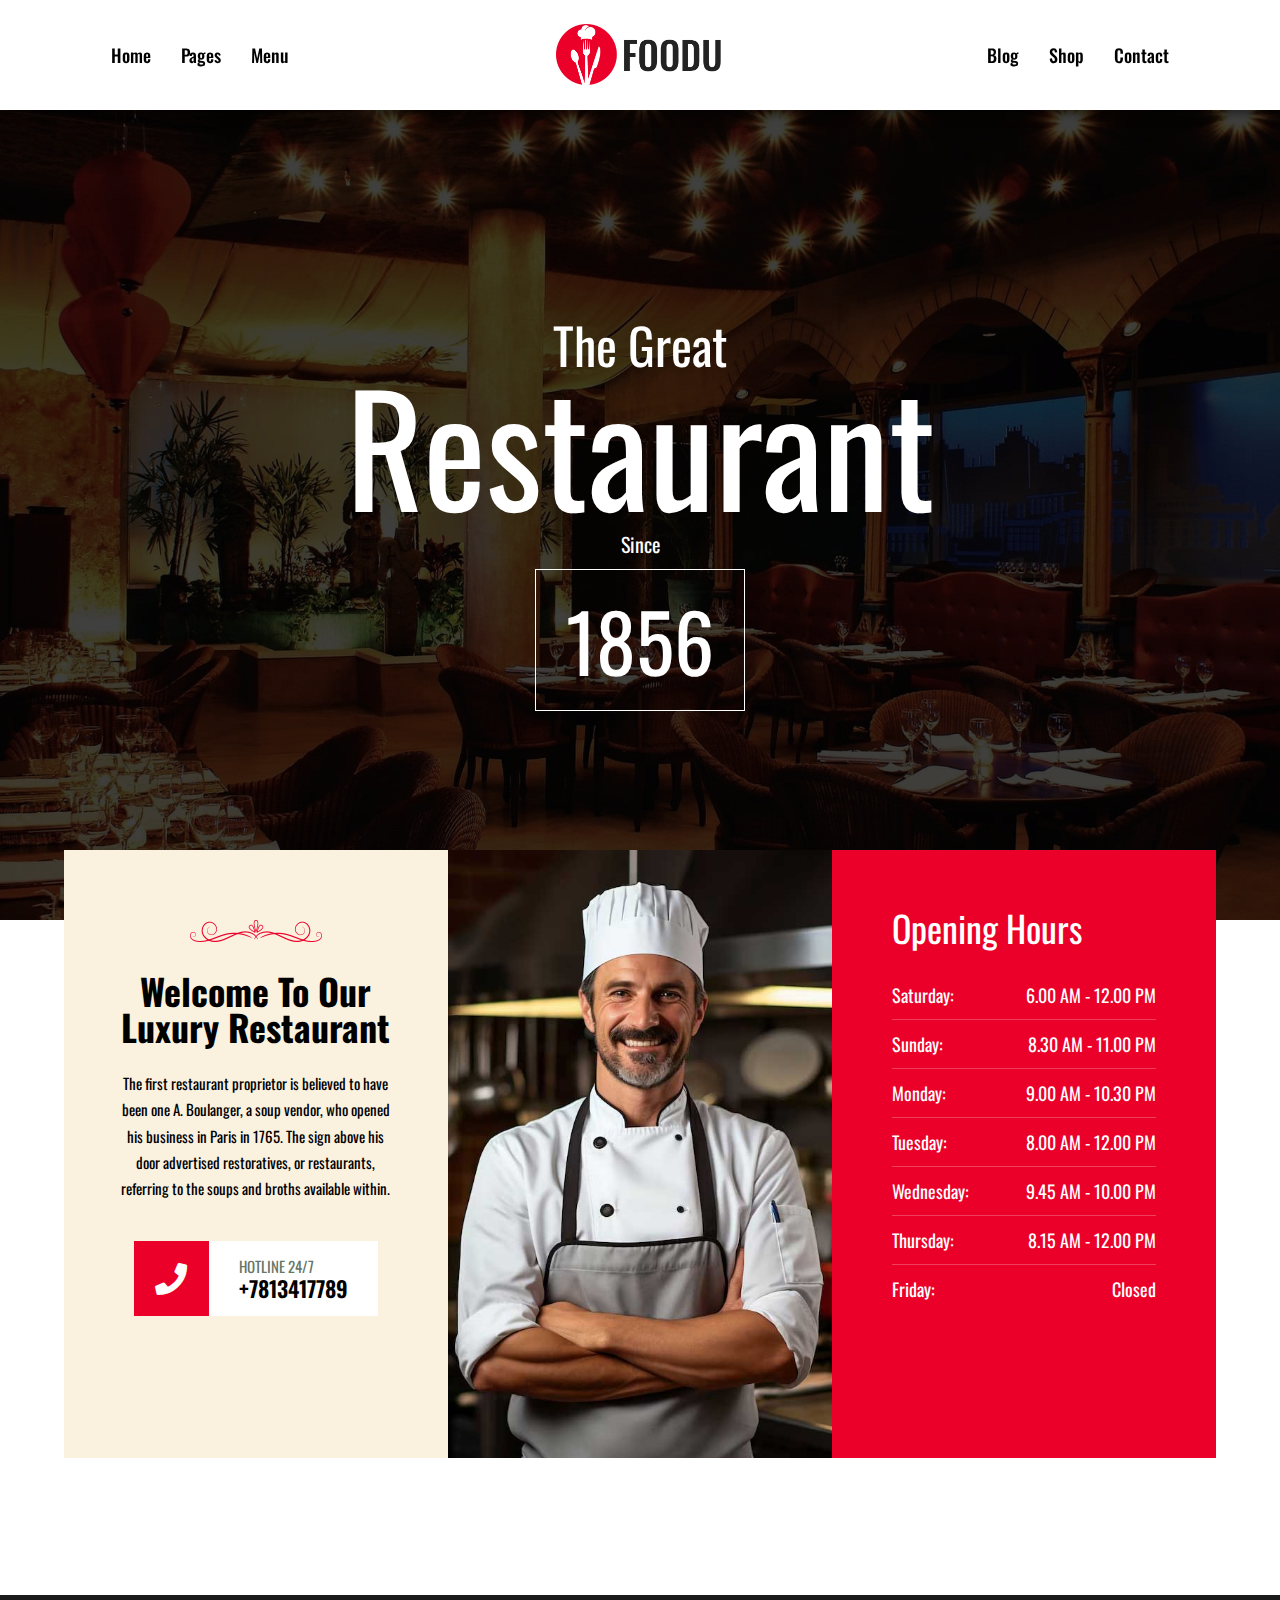
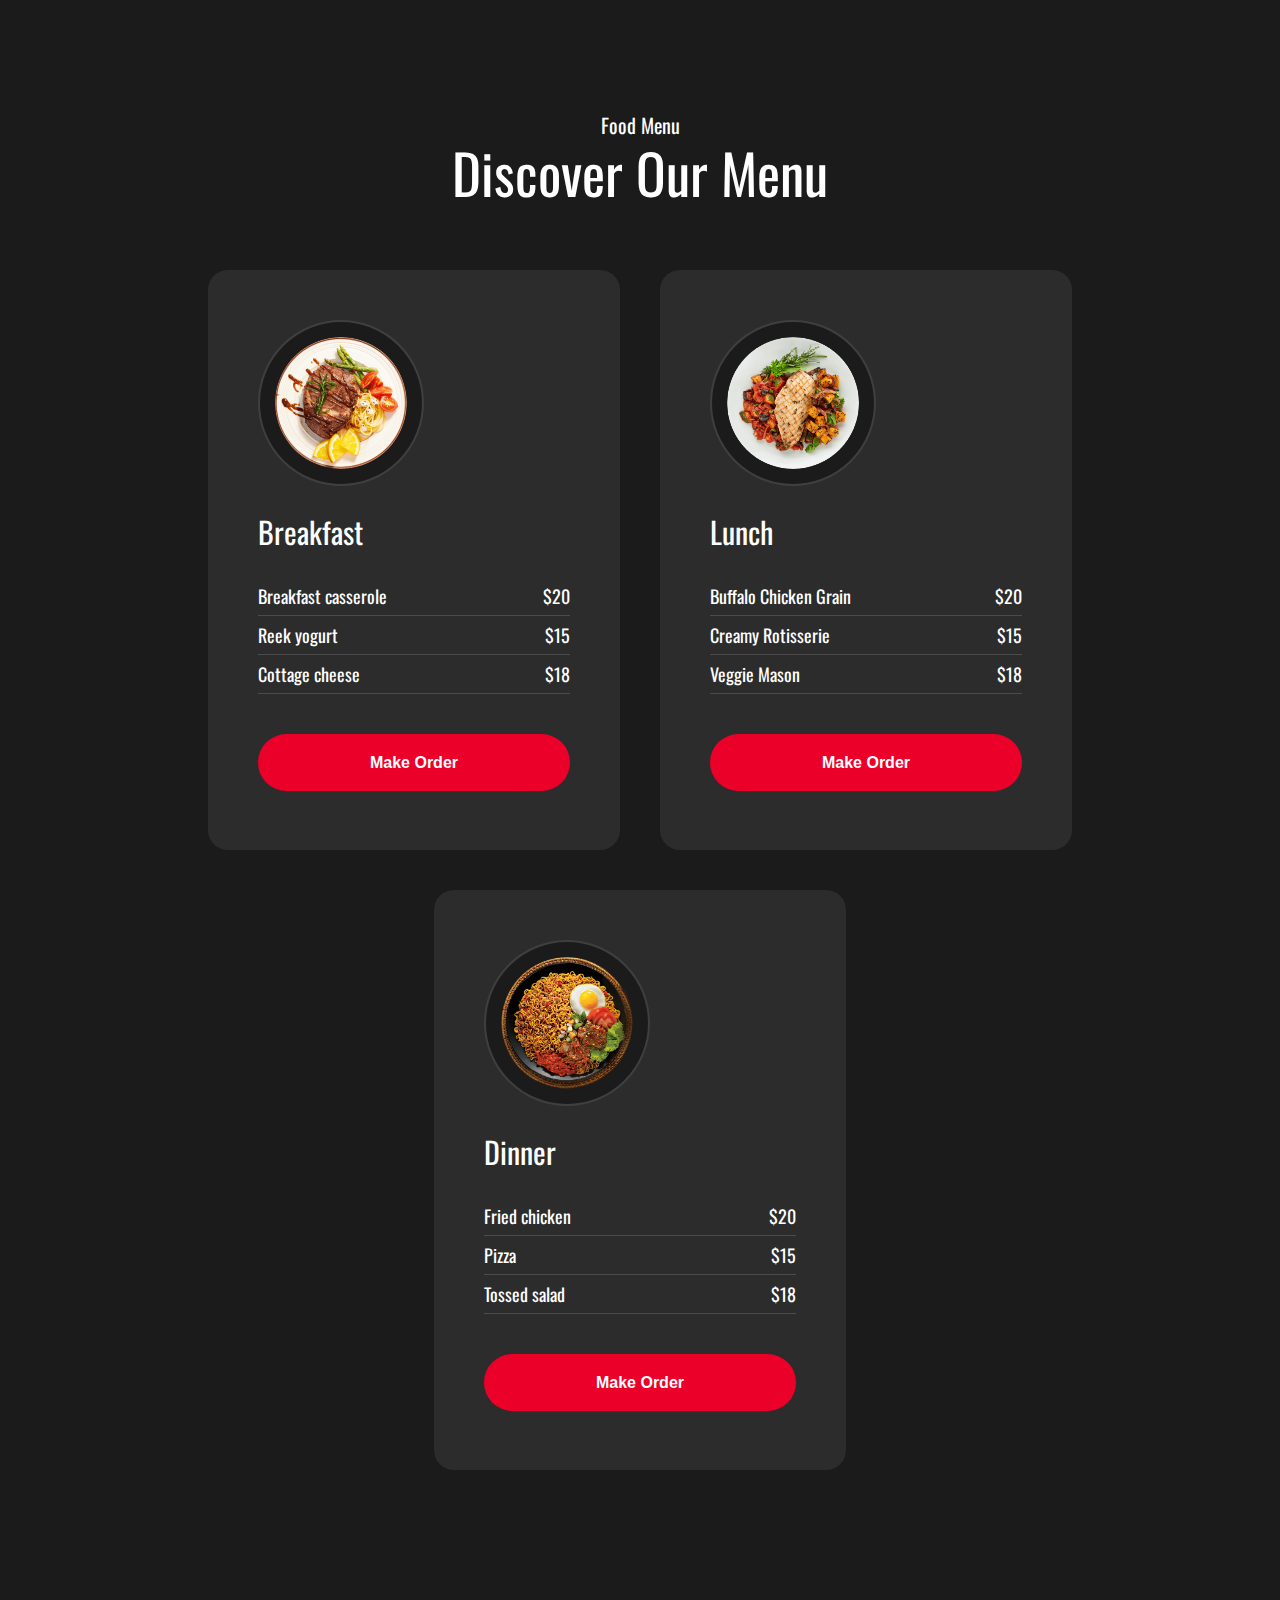
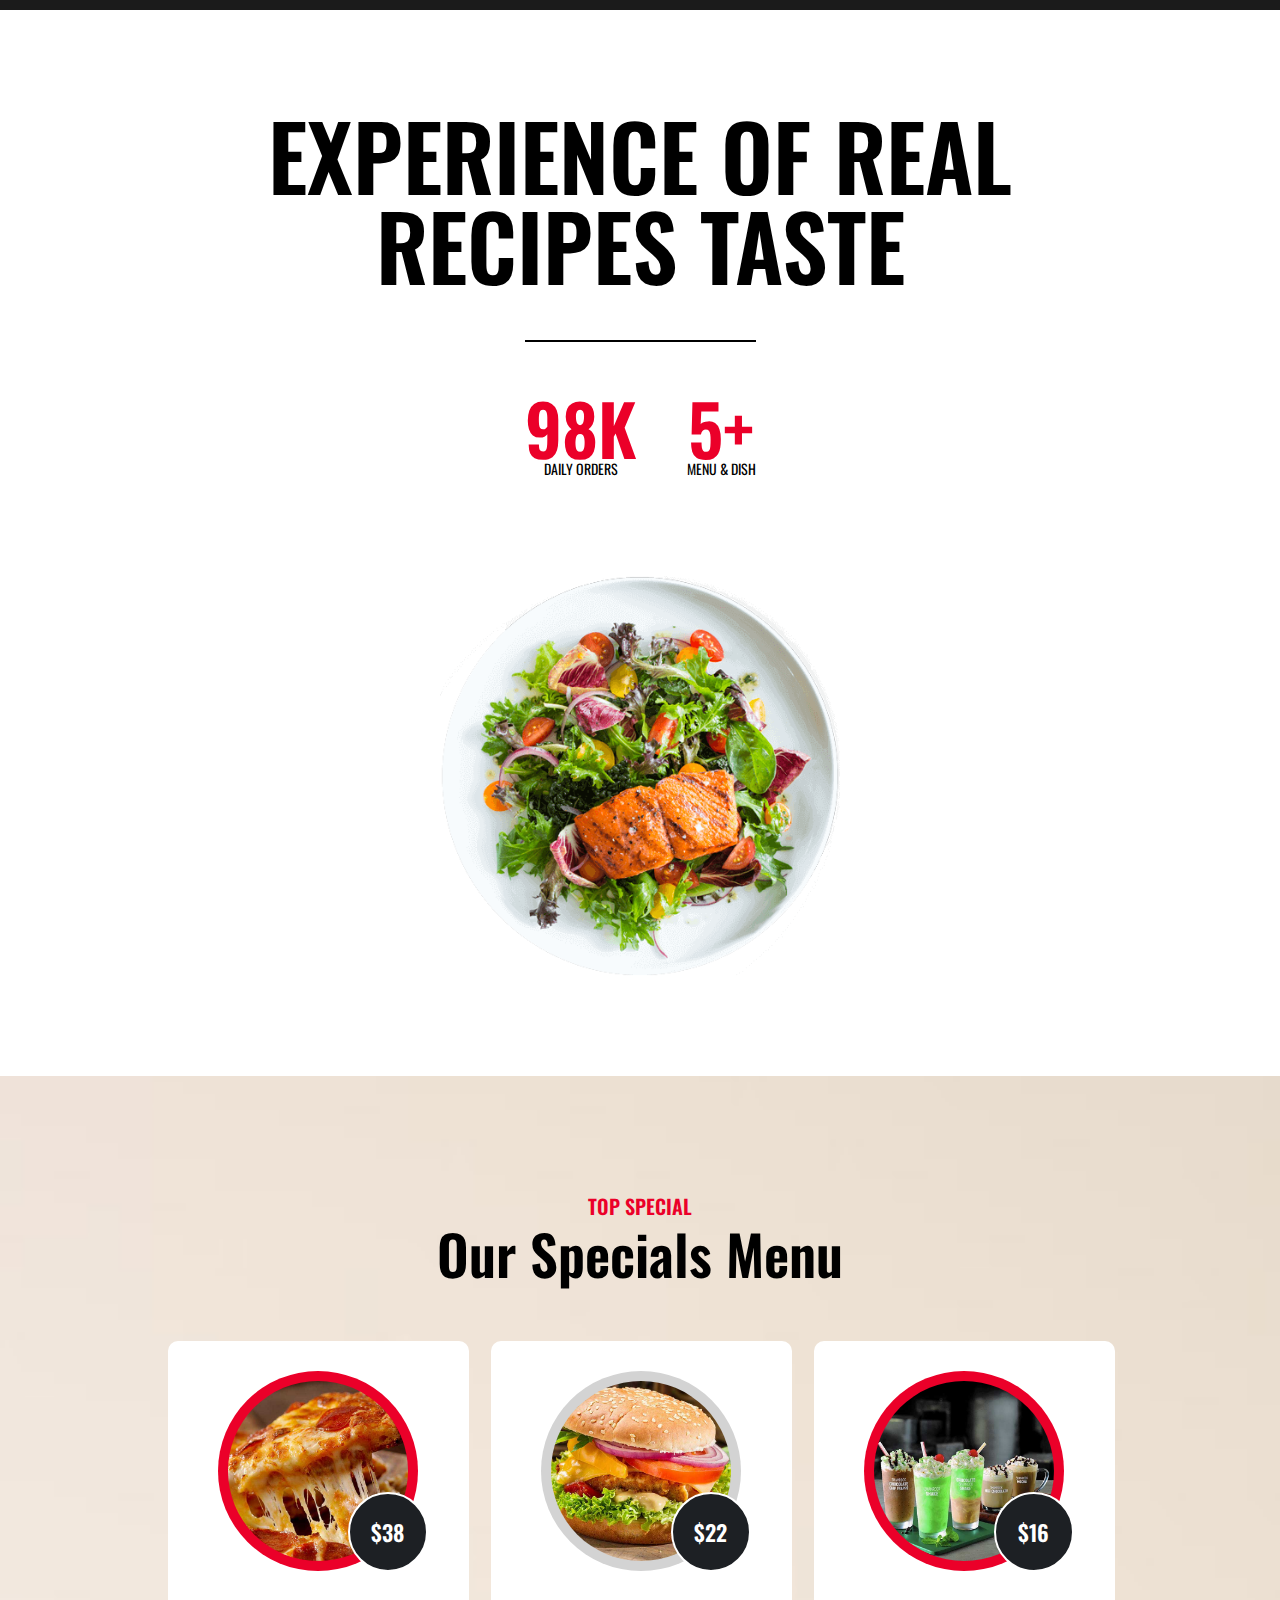
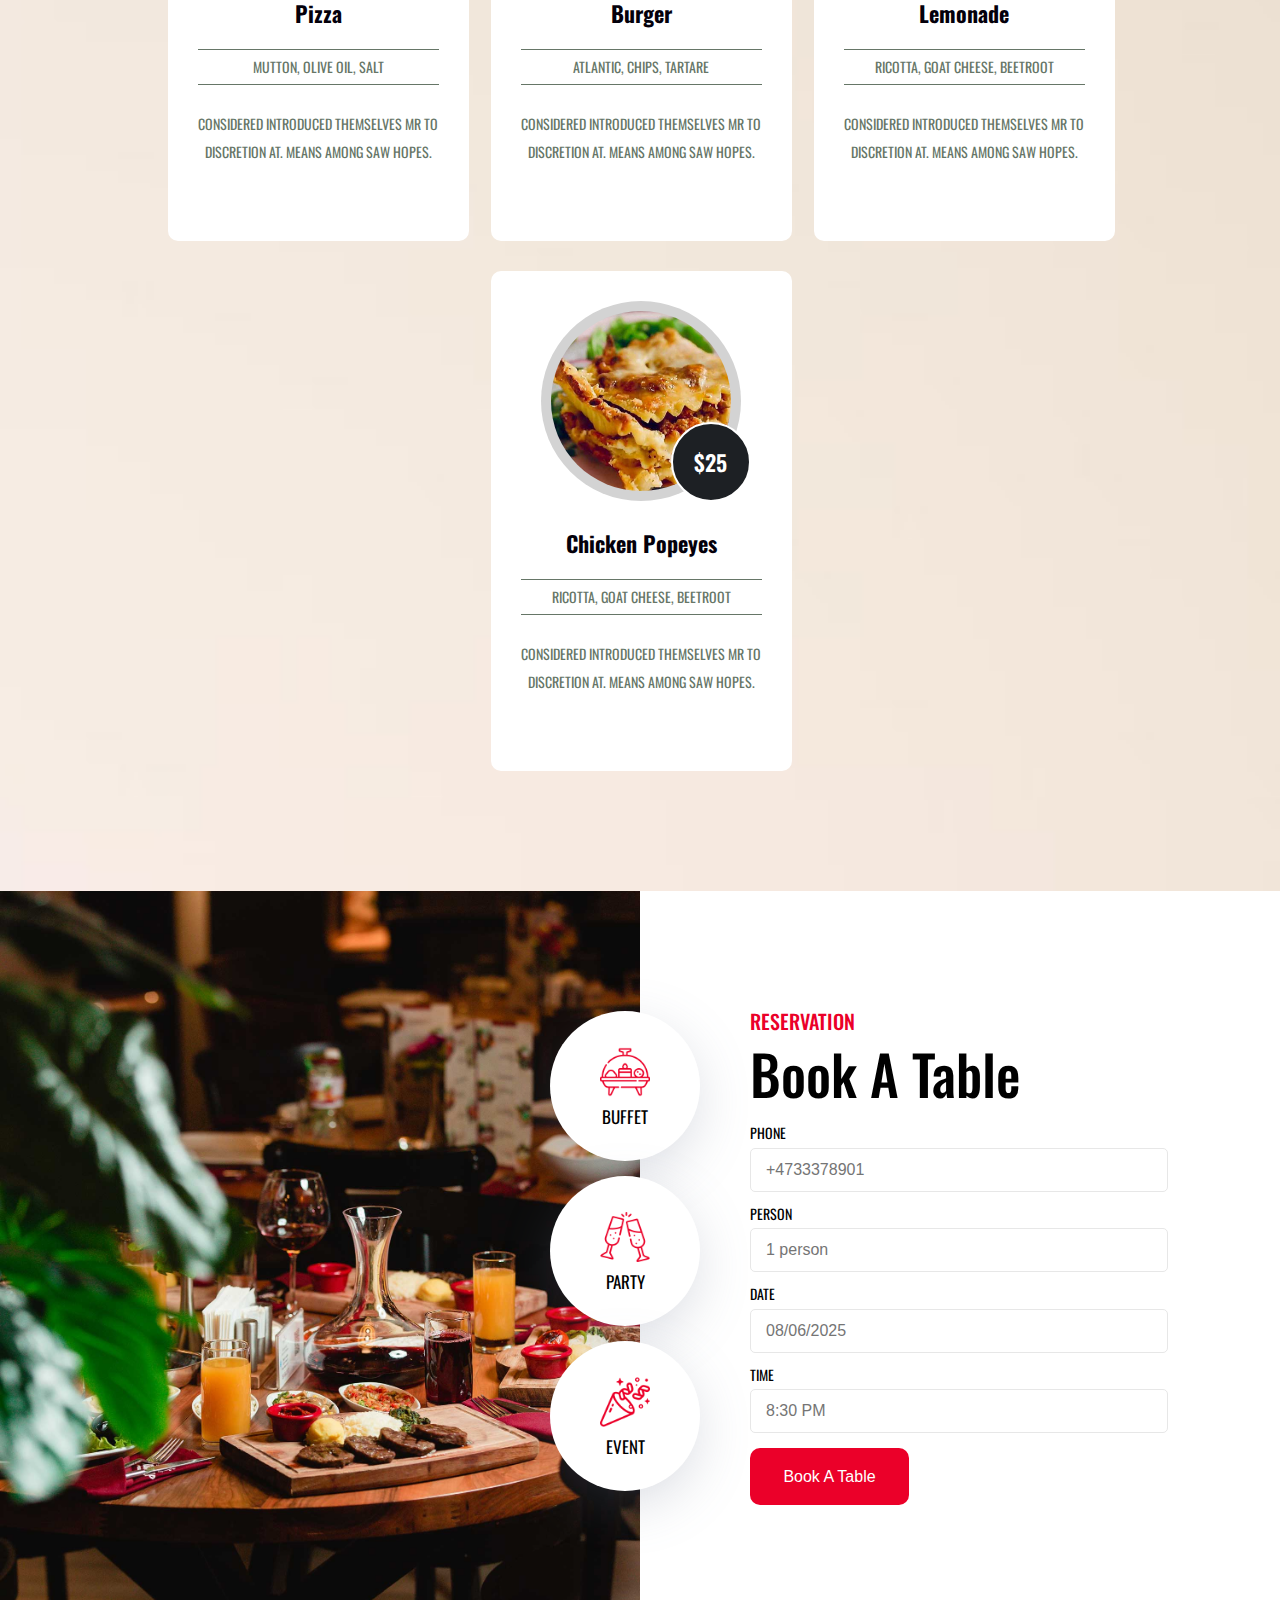
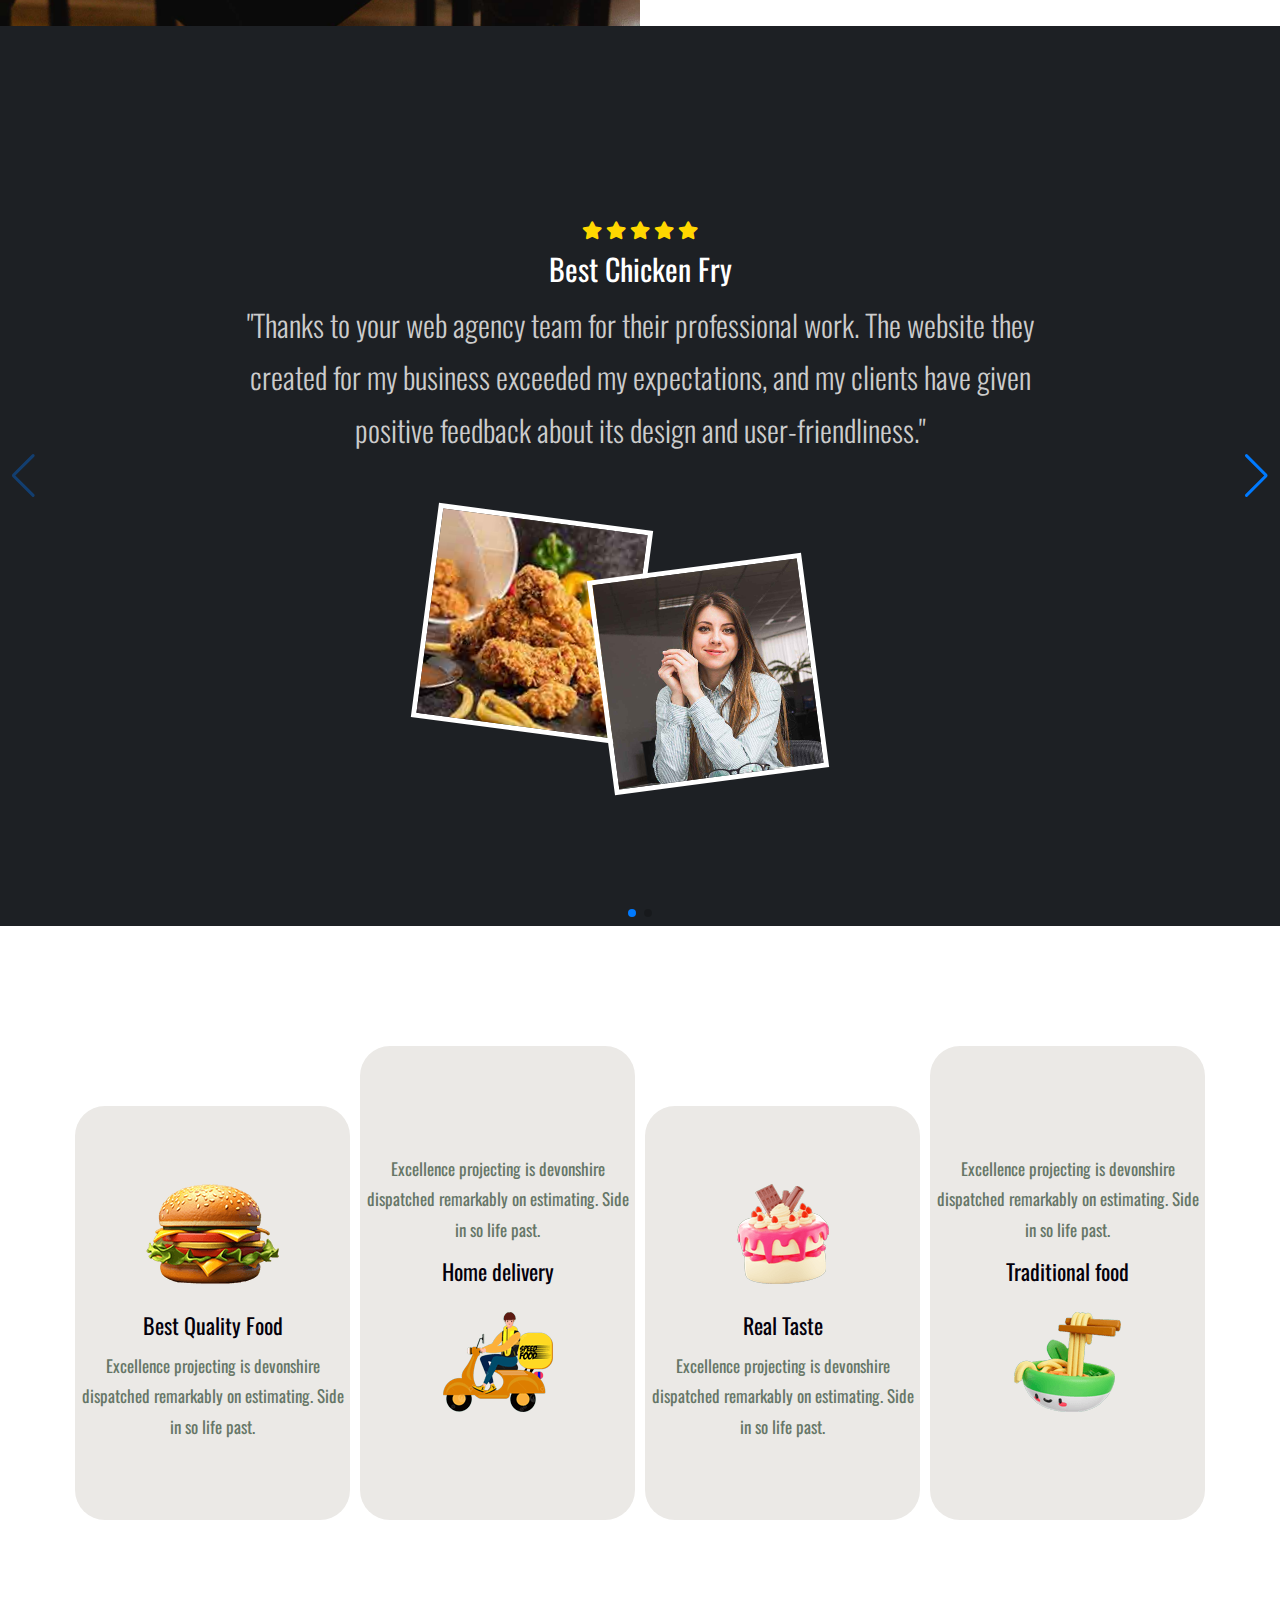
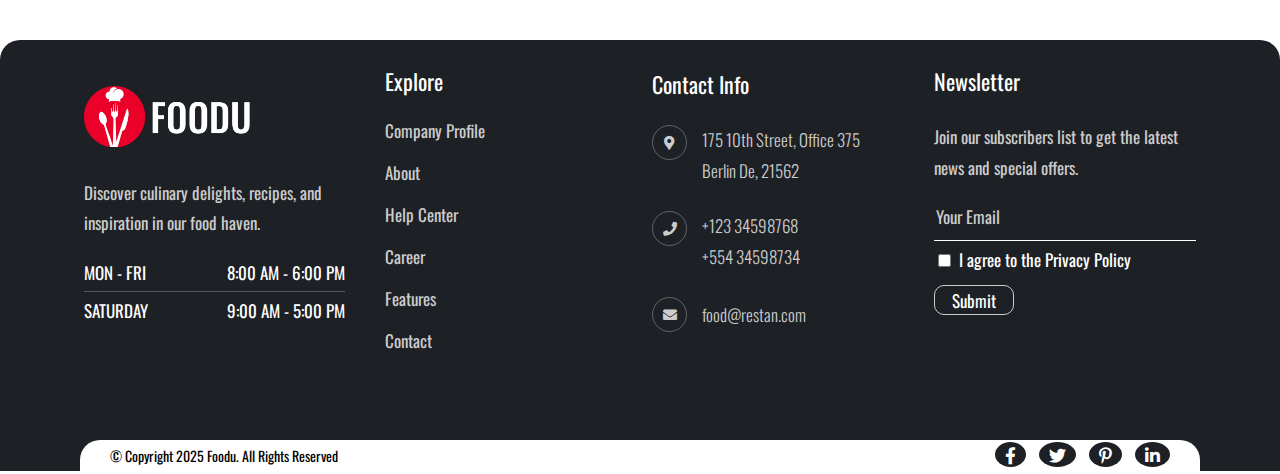
==== commit 942c28f8: "footer done" ====
--- a/index.html
+++ b/index.html
@@ -461,7 +461,7 @@
             <div class="footer_contact_section">
                 <h4 class="contact_header">Contact Info</h4>
                 <div class="contact_info_div">
-                    <div class="contact_icon_div"><i class="fas fa-solid fa-location-dot"></i></div>
+                    <div class="contact_icon_div"><i class="fas fa-map-marker-alt"></i></div>
                     <div class="contact_info">
                         <span class="contact_info_1">175 10th Street, Office 375</span>
                         <span class="contact_info_2">Berlin De, 21562</span>
--- a/css/index.css
+++ b/css/index.css
@@ -1732,10 +1732,39 @@
 
 .bottom_footer_div {
     margin-top: 80px;
-    width: 523px;
+    /* width: 523px; */
+    width: 100%;
     height: 31px;
-    padding: 30px 30px 0px;
+    padding: 0px 30px 0px;
     background-color: white;
-}
+    border-top-left-radius: 20px;
+    border-top-right-radius: 20px;
+    display: flex;
+    justify-content: space-between;
+    align-items: center;
+}
+
+.bottom_footer_paragraph_div {
+
+}
+
+.bottom_footer_social_media_icons_div {
+
+}
+
+.social_media_span {
+    width: 40px;
+    height: 40px;
+    margin-left: 10px;
+    border-radius: 50%;
+    background-color: #1D2024;
+    color: white;
+    font-size: 17px;
+}
+
+.social_media_span i {
+    padding: 10px;
+}
+
 
 /* End of Footer */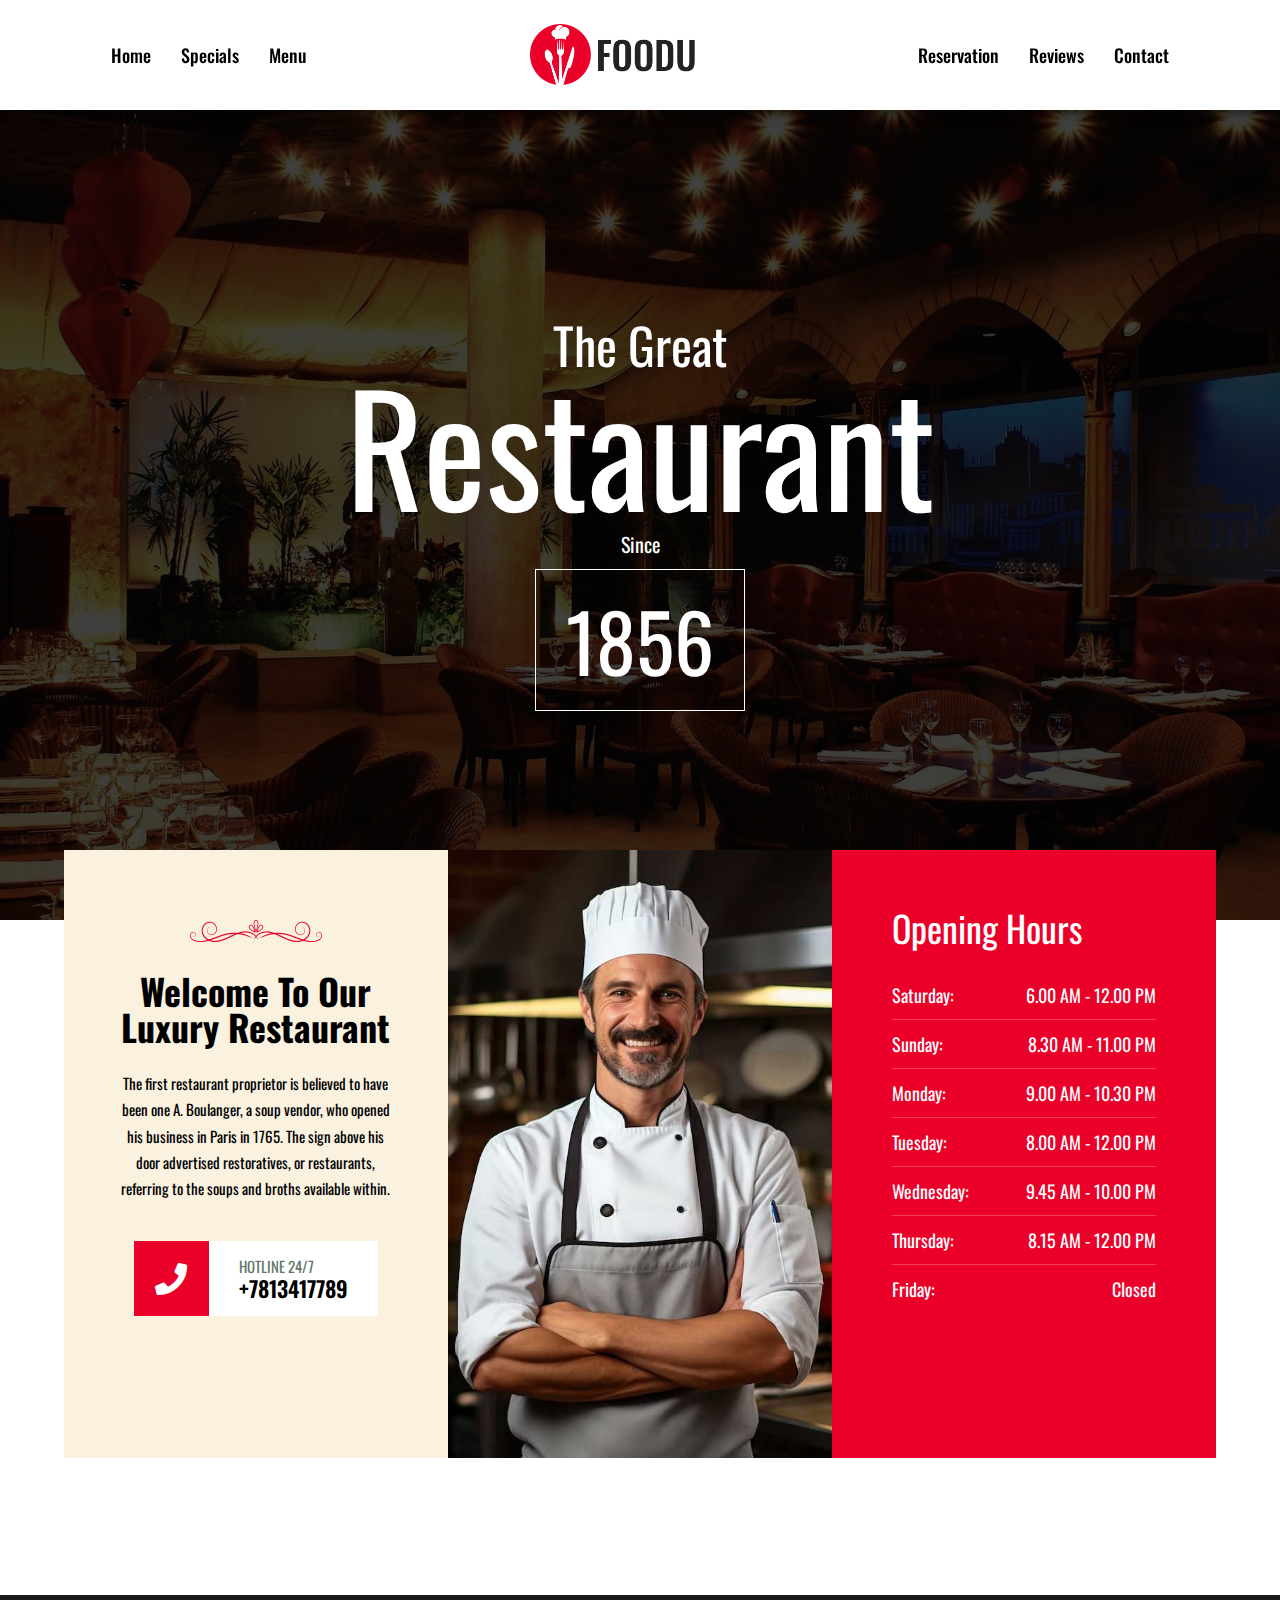
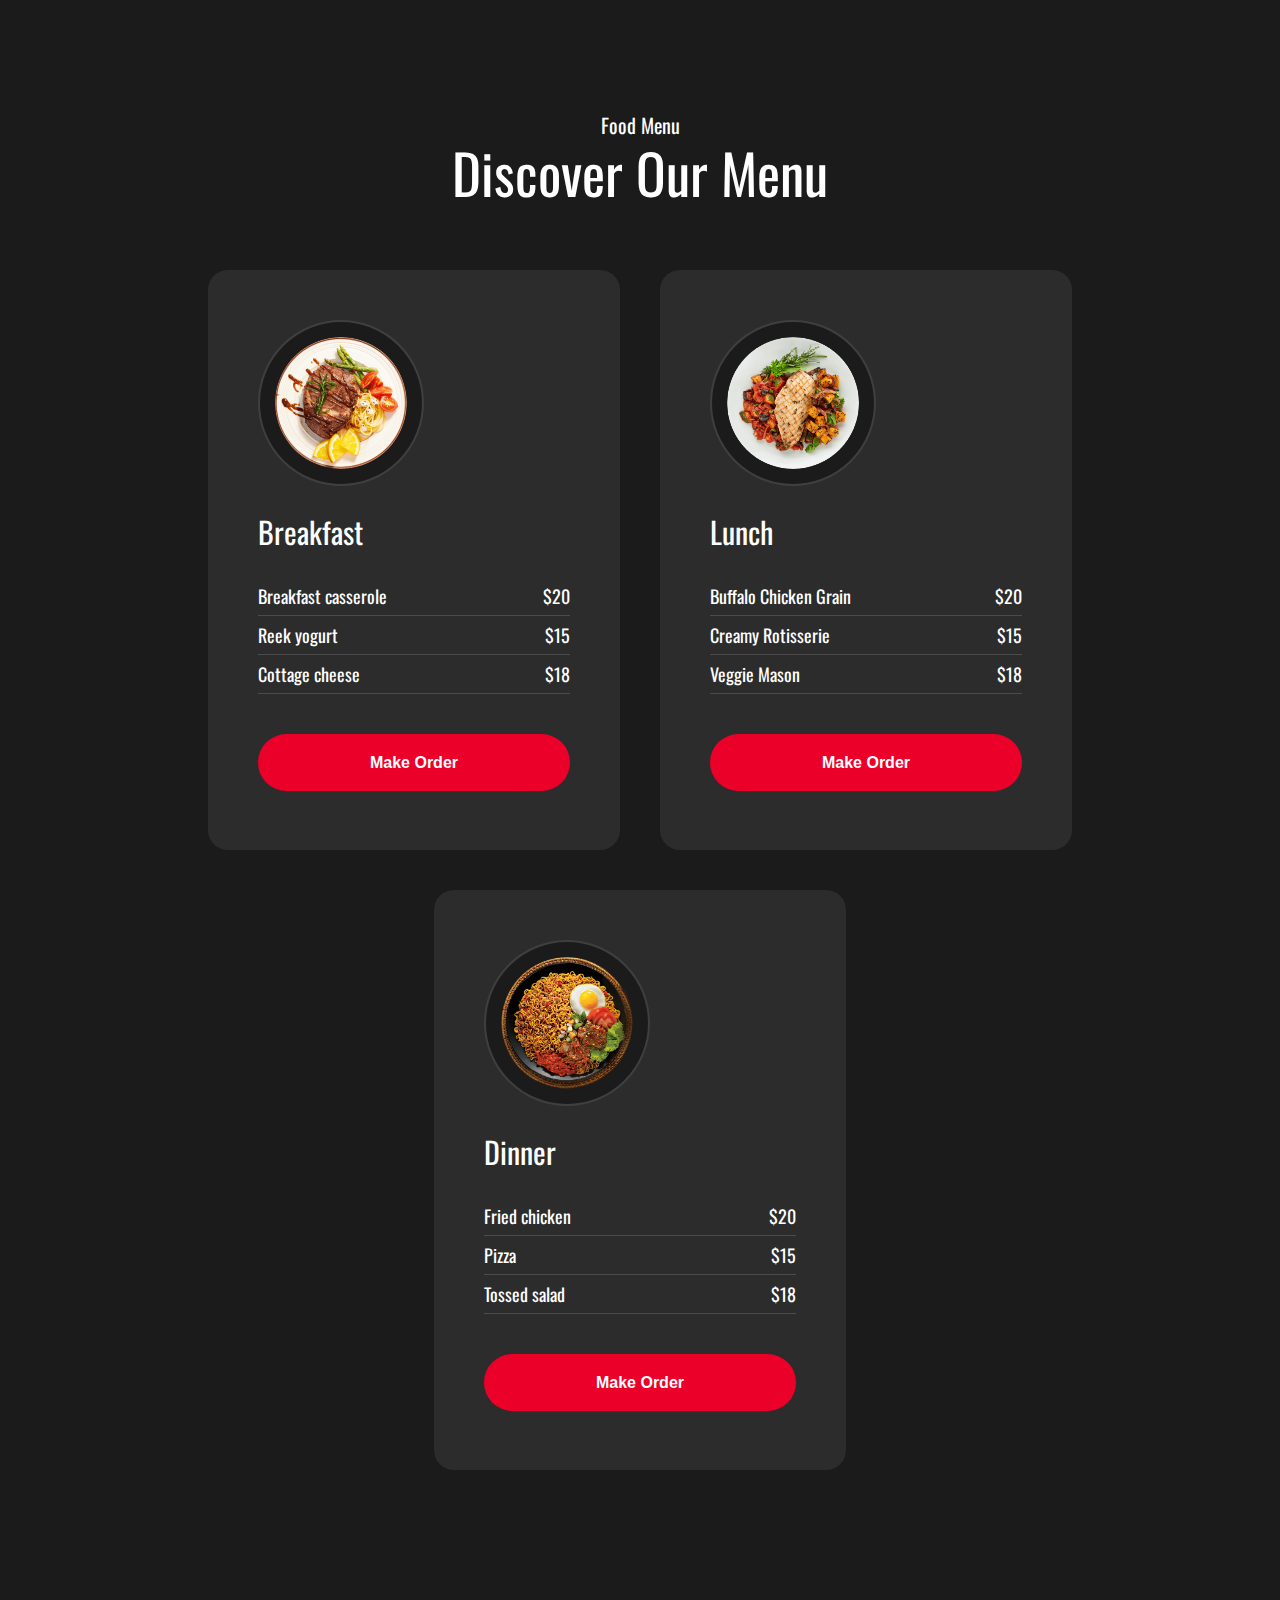
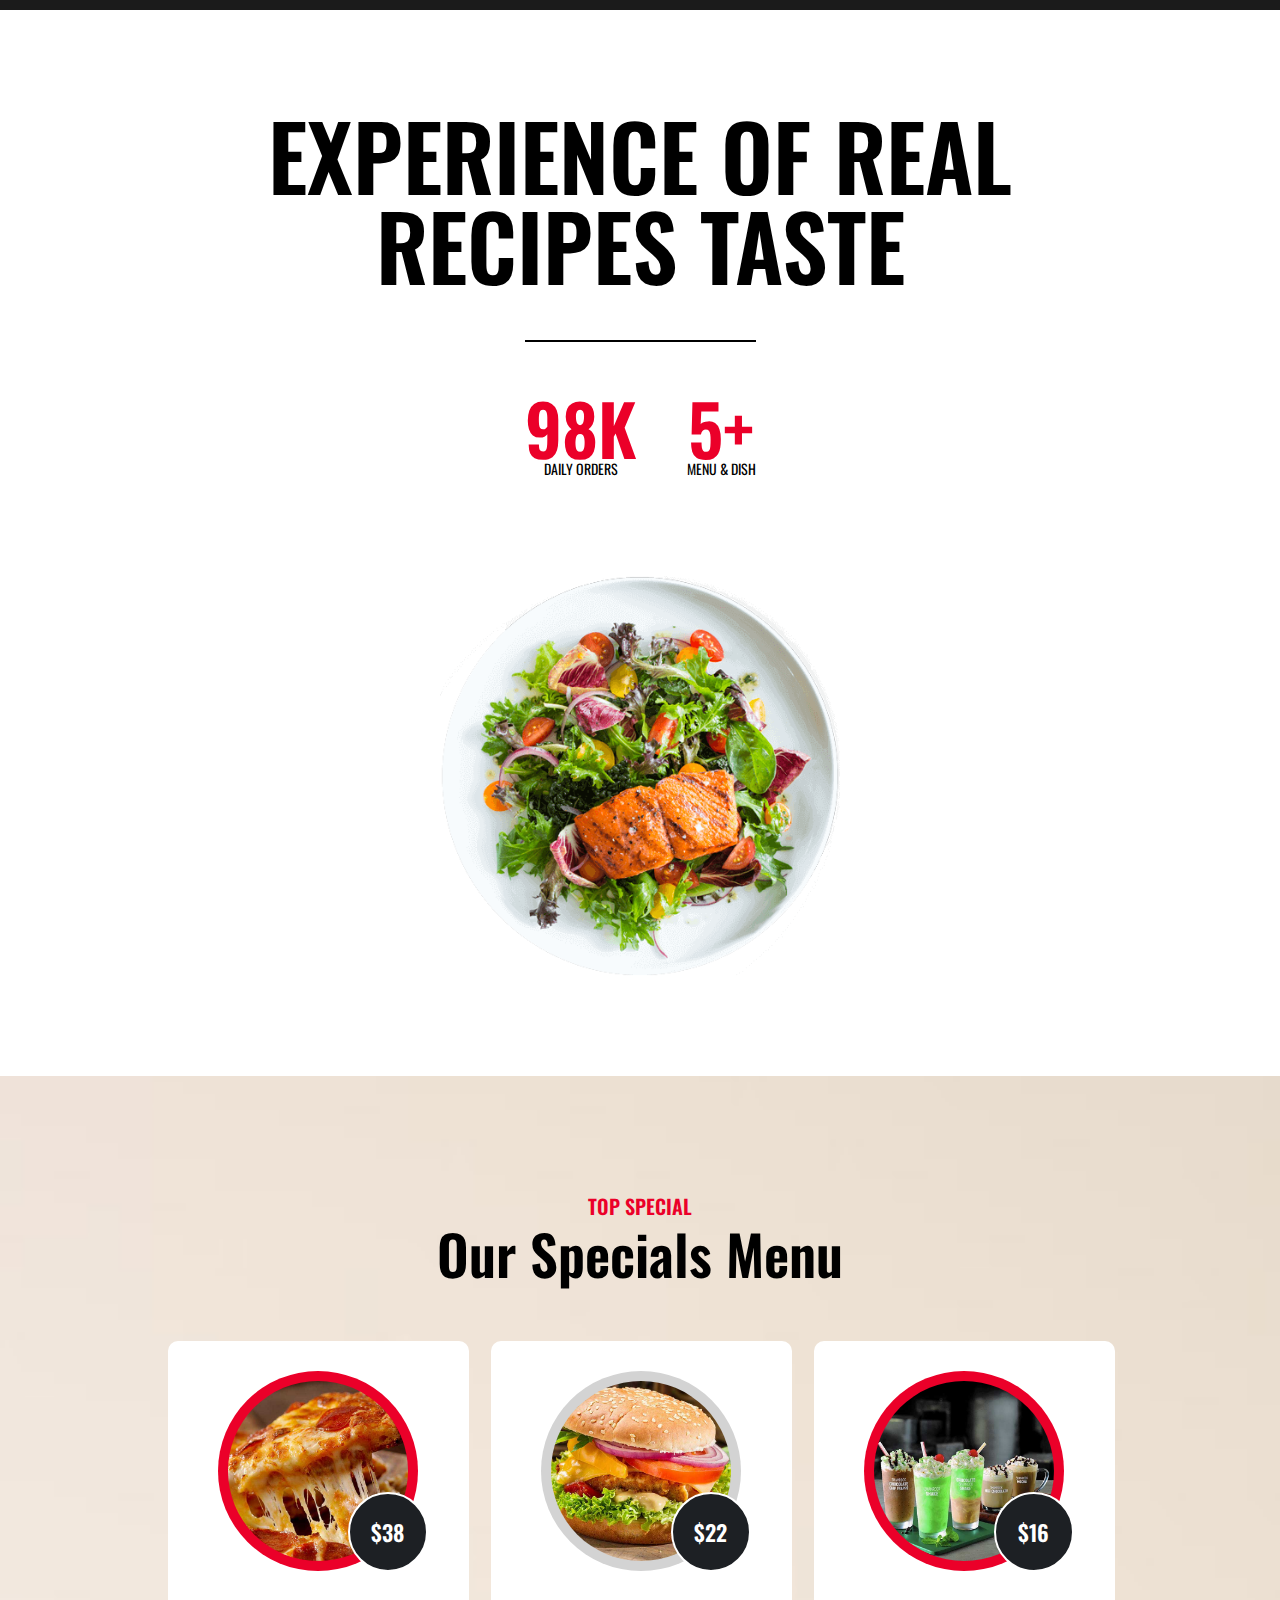
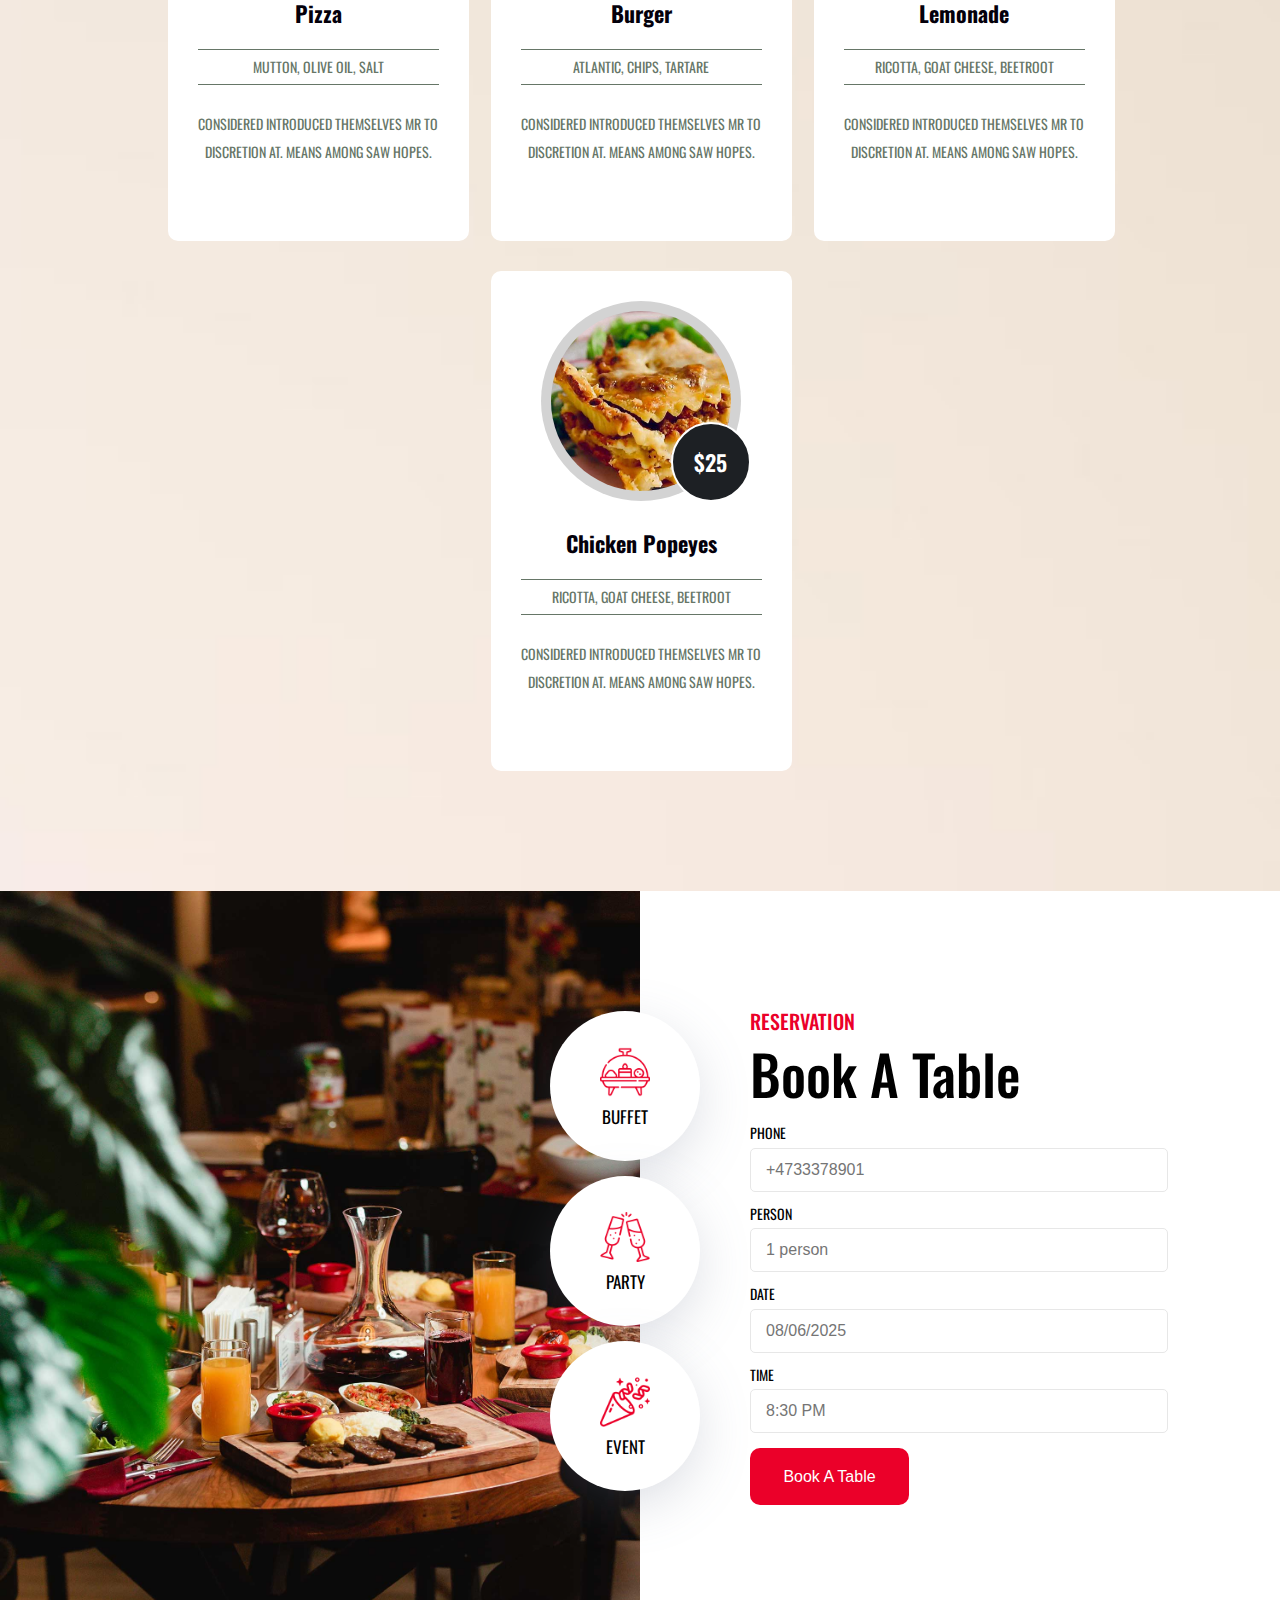
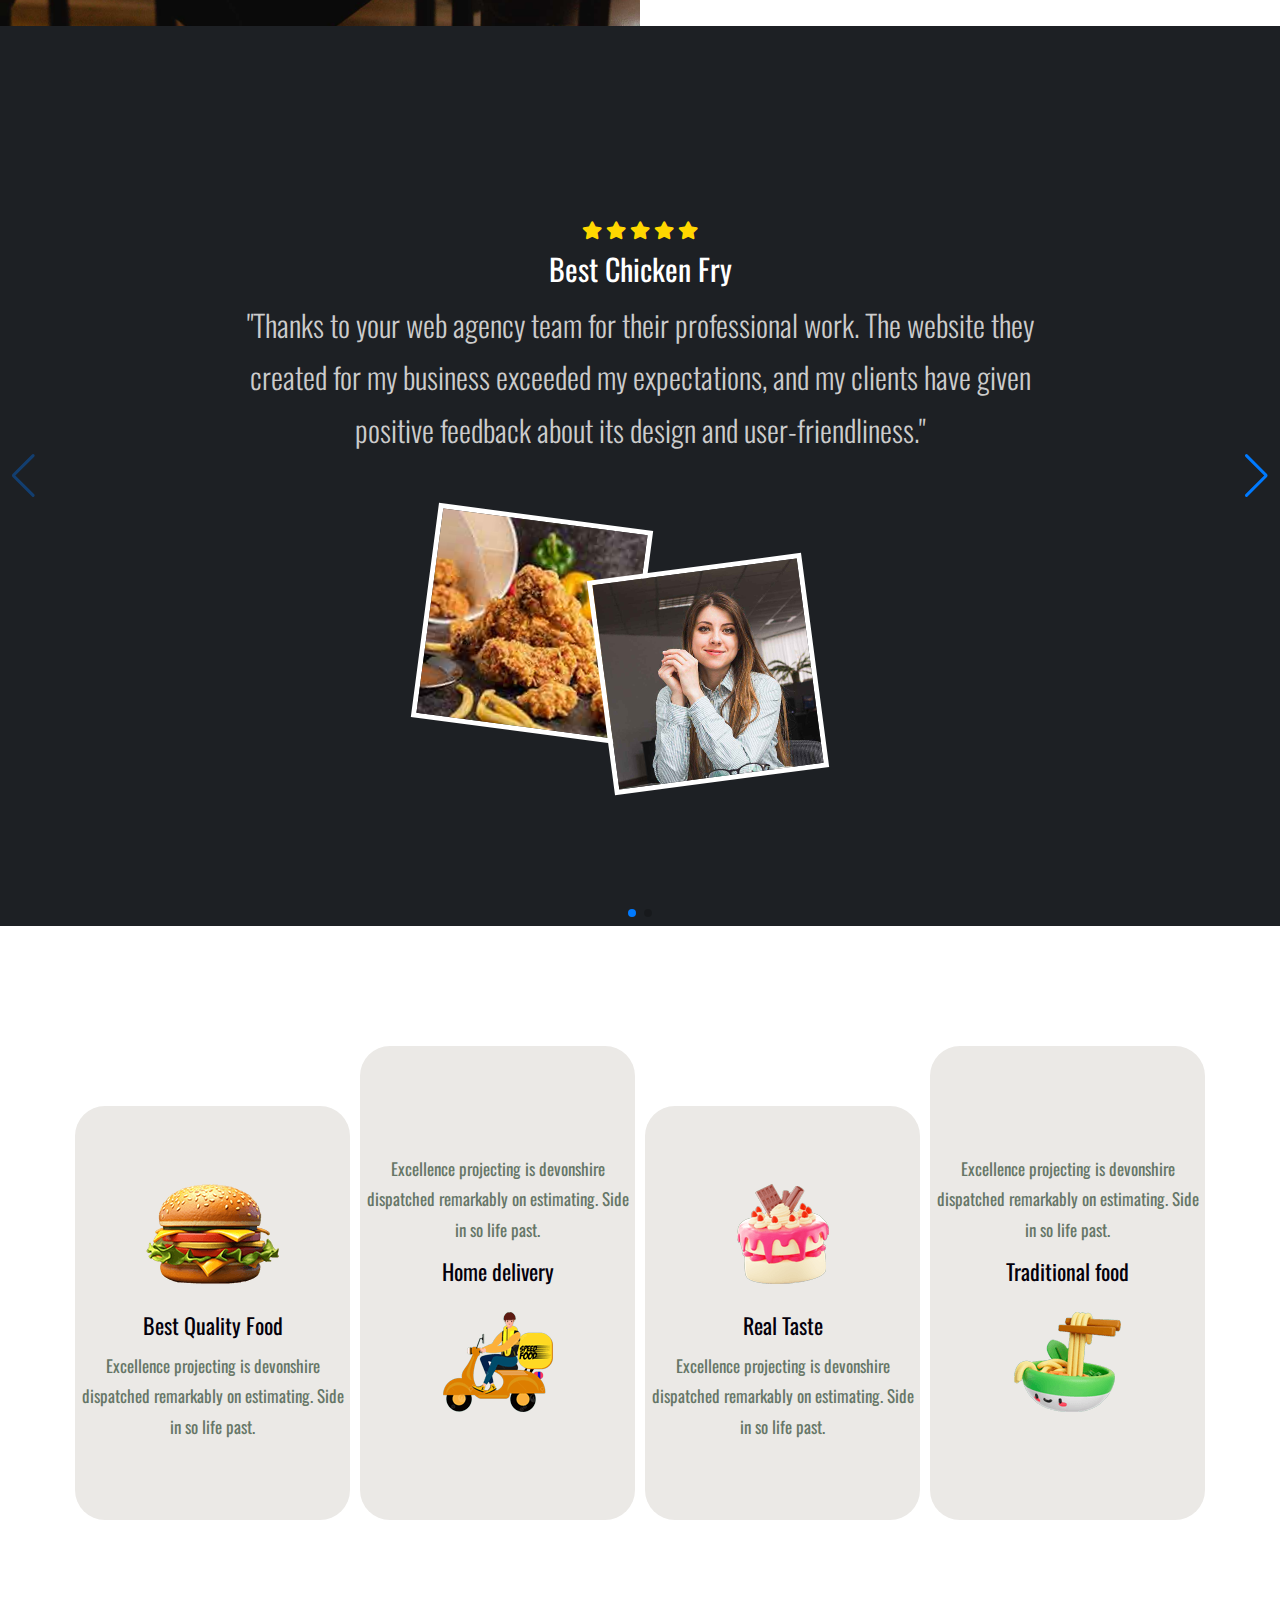
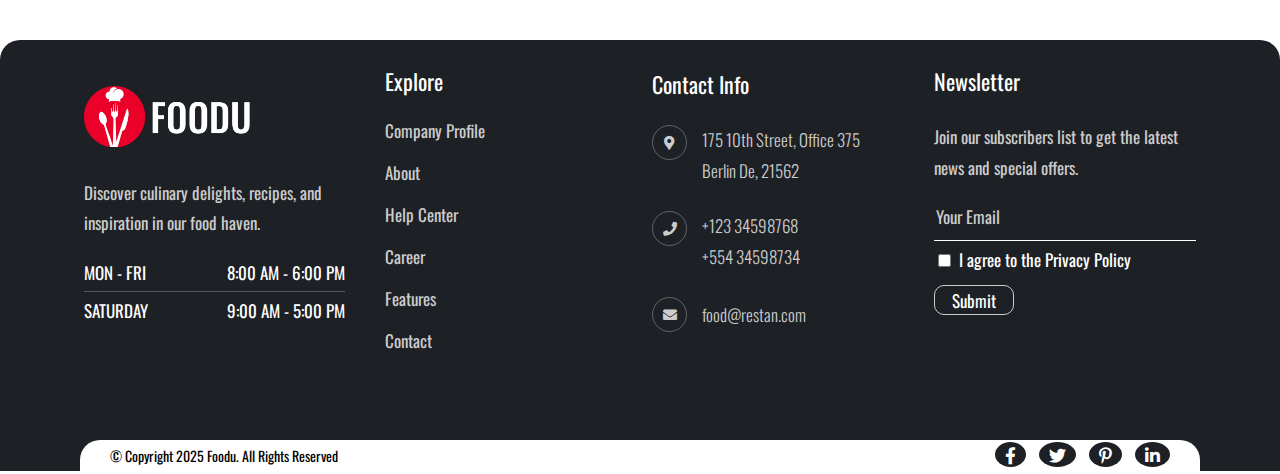
==== commit 1a96c156: "menue scroll bar is working" ====
--- a/index.html
+++ b/index.html
@@ -19,9 +19,9 @@
         <div class="nav_container">
             <div class="nav_left">
                 <ul>
-                    <a href="./index.html"><li>Home</li></a>
-                    <a href=""><li>Pages</li></a>
-                    <a href=""><li>Menu</li></a>
+                    <a href="#home"><li>Home</li></a>
+                    <a href="#specials"><li>Specials</li></a>
+                    <a href="#menu"><li>Menu</li></a>
                 </ul>
             </div>
             <div class="nav_middle">
@@ -29,9 +29,9 @@
             </div>
             <div class="nav_right">
                 <ul>
-                    <a href=""><li>Blog</li></a>
-                    <a href=""><li>Shop</li></a>
-                    <a href=""><li>Contact</li></a>
+                    <a href="#reservation"><li>Reservation</li></a>
+                    <a href="#reviews"><li>Reviews</li></a>
+                    <a href="#contact"><li>Contact</li></a>
                 </ul>
             </div>
             <div class="hamburger">
@@ -40,17 +40,17 @@
                 <span class="bar"></span>
             </div>
             <div class="nav_menu_items">
-                <span class="nav_menu_item"><a href="./index.html">Home</a></span>
-                <span class="nav_menu_item"><a href="./index.html">Pages</a></span>
-                <span class="nav_menu_item"><a href="./index.html">Menu</a></span>
-                <span class="nav_menu_item"><a href="./index.html">Blog</a></span>
-                <span class="nav_menu_item"><a href="./index.html">Shop</a></span>
-                <span class="nav_menu_item"><a href="./index.html">Contact</a></span>
+                <span class="nav_menu_item nav_link"><a href="#home">Home</a></span>
+                <span class="nav_menu_item nav_link"><a href="#specials">Specials</a></span>
+                <span class="nav_menu_item nav_link"><a href="#menu">Menu</a></span>
+                <span class="nav_menu_item nav_link"><a href="#reservation">Reservation</a></span>
+                <span class="nav_menu_item nav_link"><a href="#reviews">Reviews</a></span>
+                <span class="nav_menu_item nav_link"><a href="#contact">Contact</a></span>
             </div>
         </div>
     </nav>
     
-    <div class="hero_section">
+    <div class="hero_section"  id="home">
         <div class="black_background"></div>
         <div class="text_flex_box">
             <h2>The Great</h2>
@@ -115,7 +115,7 @@
         </div>
     </section>
     
-    <section class="food_menu_outer_container">
+    <section class="food_menu_outer_container" id="menu">
         <h2 class="small_title">Food Menu</h2>
         <h1 class="large_title">Discover Our Menu</h1>
         <div class="menu_items_container">
@@ -203,7 +203,7 @@
         <div class="red_bg"></div>
     </section>
 
-    <section class="specials_menu_container">
+    <section class="specials_menu_container" id="specials">
         <div class="specials_menu_div">
             <p class="sub_heading">TOP SPECIAL</p>
             <h1 class="main_heading">Our Specials Menu</h1>
@@ -264,7 +264,7 @@
         </div>
     </section>
 
-    <section class="reservations_main_container">
+    <section class="reservations_main_container" id="reservation">
         <div class="left_and_right_container">
             <div class="img_and_buttons_container">
                 <div class="circles_div circles_none_2">
@@ -316,7 +316,7 @@
 
     <body>
         <!-- Swiper -->
-        <div class="swiper mySwiper">
+        <div class="swiper mySwiper" id="reviews">
           <div class="swiper-wrapper">
             <div class="swiper-slide">
                 <div class="swiper_container">
@@ -429,7 +429,7 @@
             </div>
       </section>
 
-      <footer class="footer_container">
+      <footer class="footer_container" id="contact">
         <div class="top_footer_div">
             <div class="footer_about_section">
                 <div class="foodu_img_div">
--- a/css/index.css
+++ b/css/index.css
@@ -4,6 +4,7 @@
     font-optical-sizing: auto;
     /* font-weight: 400; */
     font-style: normal;
+    scroll-behavior: smooth;
 }
 
 body {
@@ -100,7 +101,7 @@
 .hamburger {
     display: none;
     cursor: pointer;
-    margin-right: 100px;
+    margin-right: 0px;
 }
 
 .bar {
@@ -147,6 +148,7 @@
     .hamburger {
         display: block;
         margin: 50px;
+        margin-right: 0px;
     }
 
     .hamburger.active .bar:nth-child(2) {
@@ -1766,5 +1768,39 @@
     padding: 10px;
 }
 
+@media (max-width: 945px) {
+    .footer_container {
+        padding: 30px 50px 0px;
+        border-top-left-radius: 0px;
+        border-top-right-radius: 0px;
+    }
+    
+    .top_footer_div {
+        flex-wrap: wrap;
+    }
+
+    .footer_explore_section {
+        margin-top: 50px;
+    }
+
+    .footer_newsletter_section {
+        margin-top: 50px;
+    }
+
+    .footer_contact_section {
+        margin-top: 50px;
+    }
+}
+
+@media (max-width: 600px) {
+    .footer_container {
+        border-top-left-radius: 0px;
+        border-top-right-radius: 0px;
+    }
+    
+    .bottom_footer_div {
+        display: none;
+    }
+}
 
 /* End of Footer */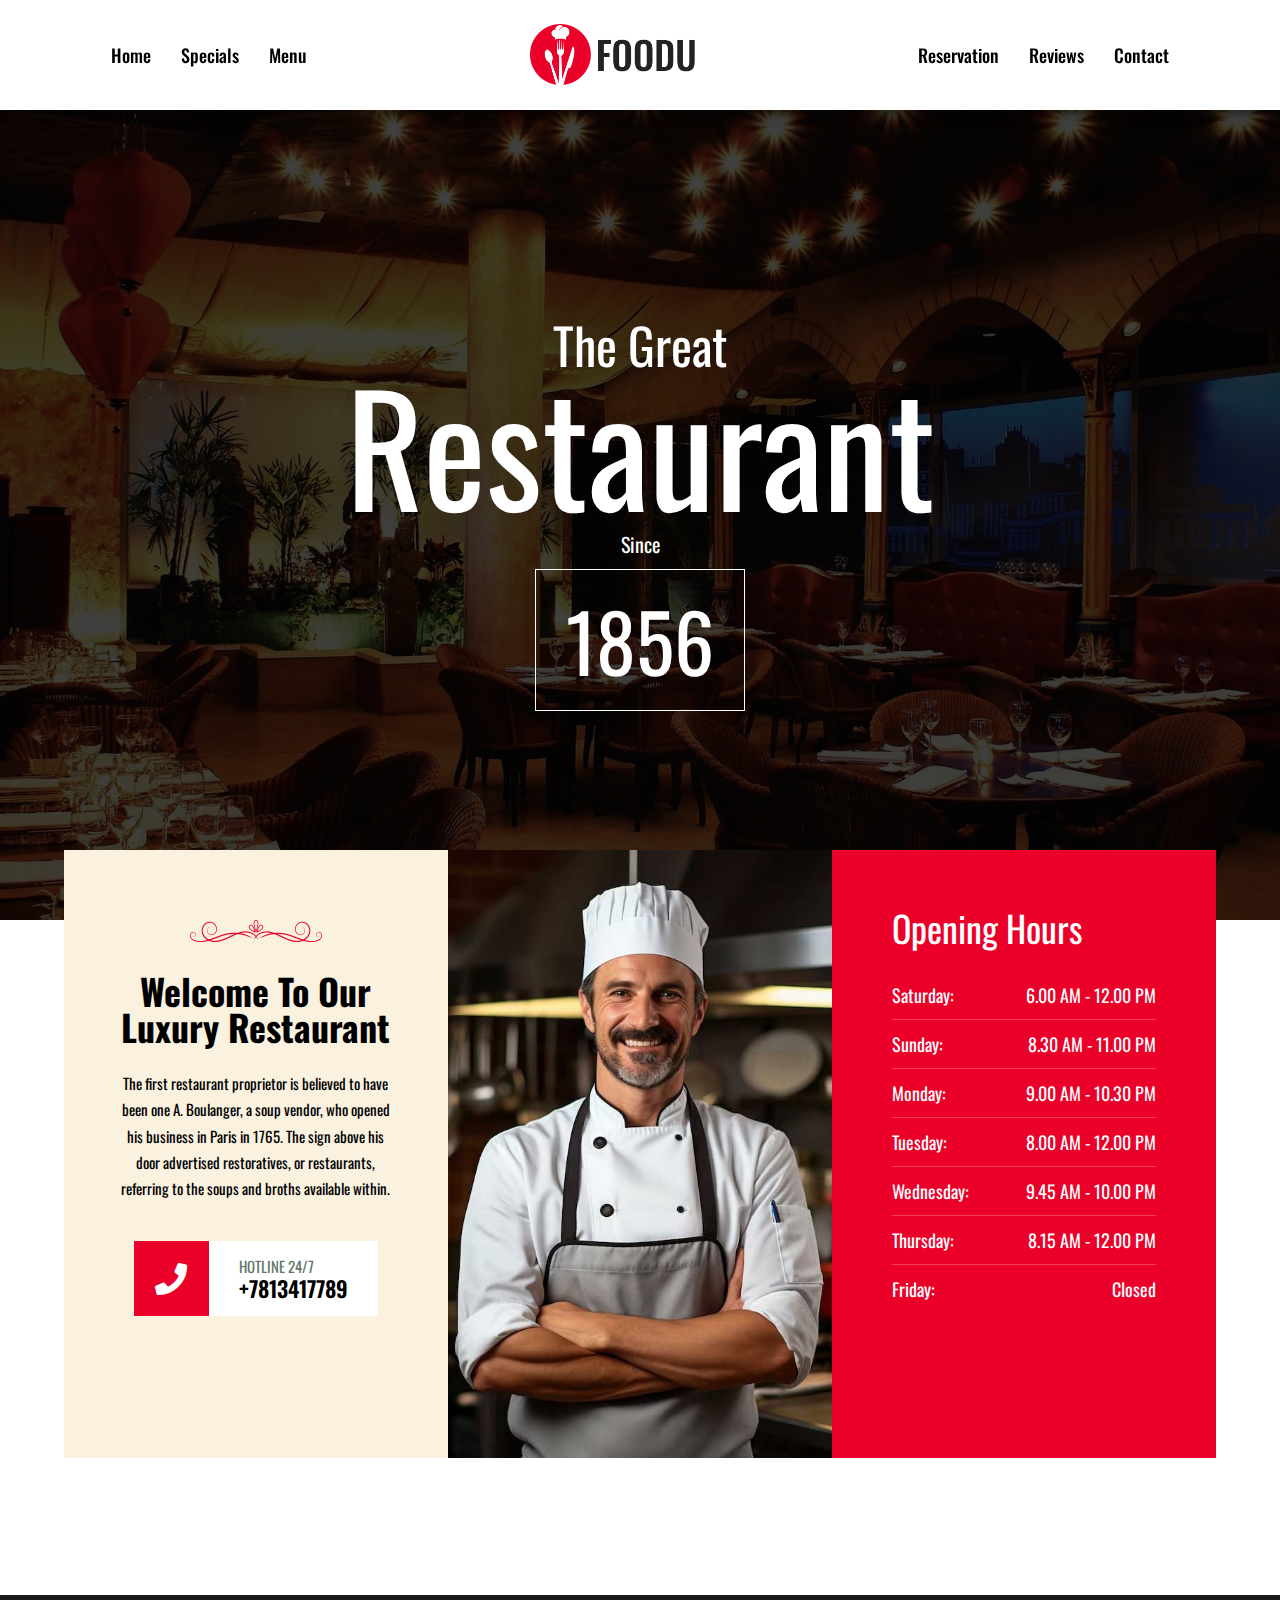
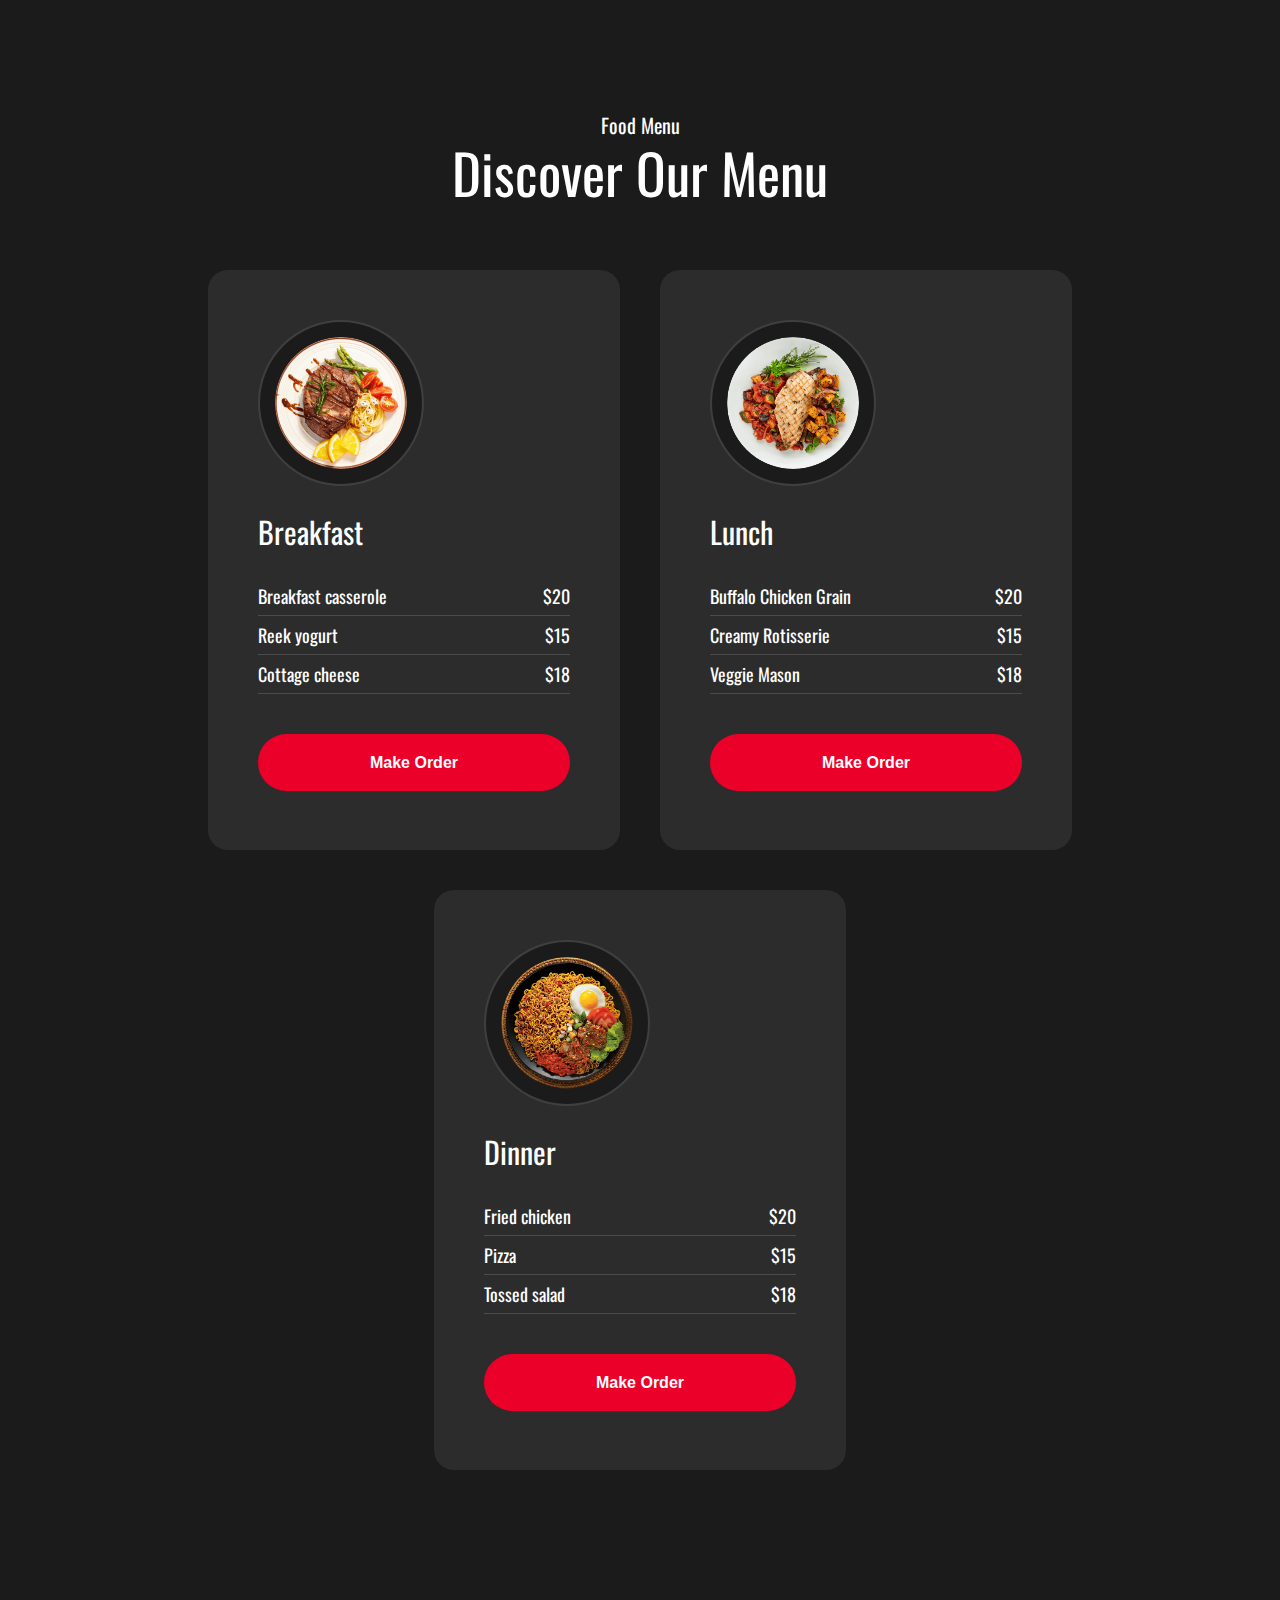
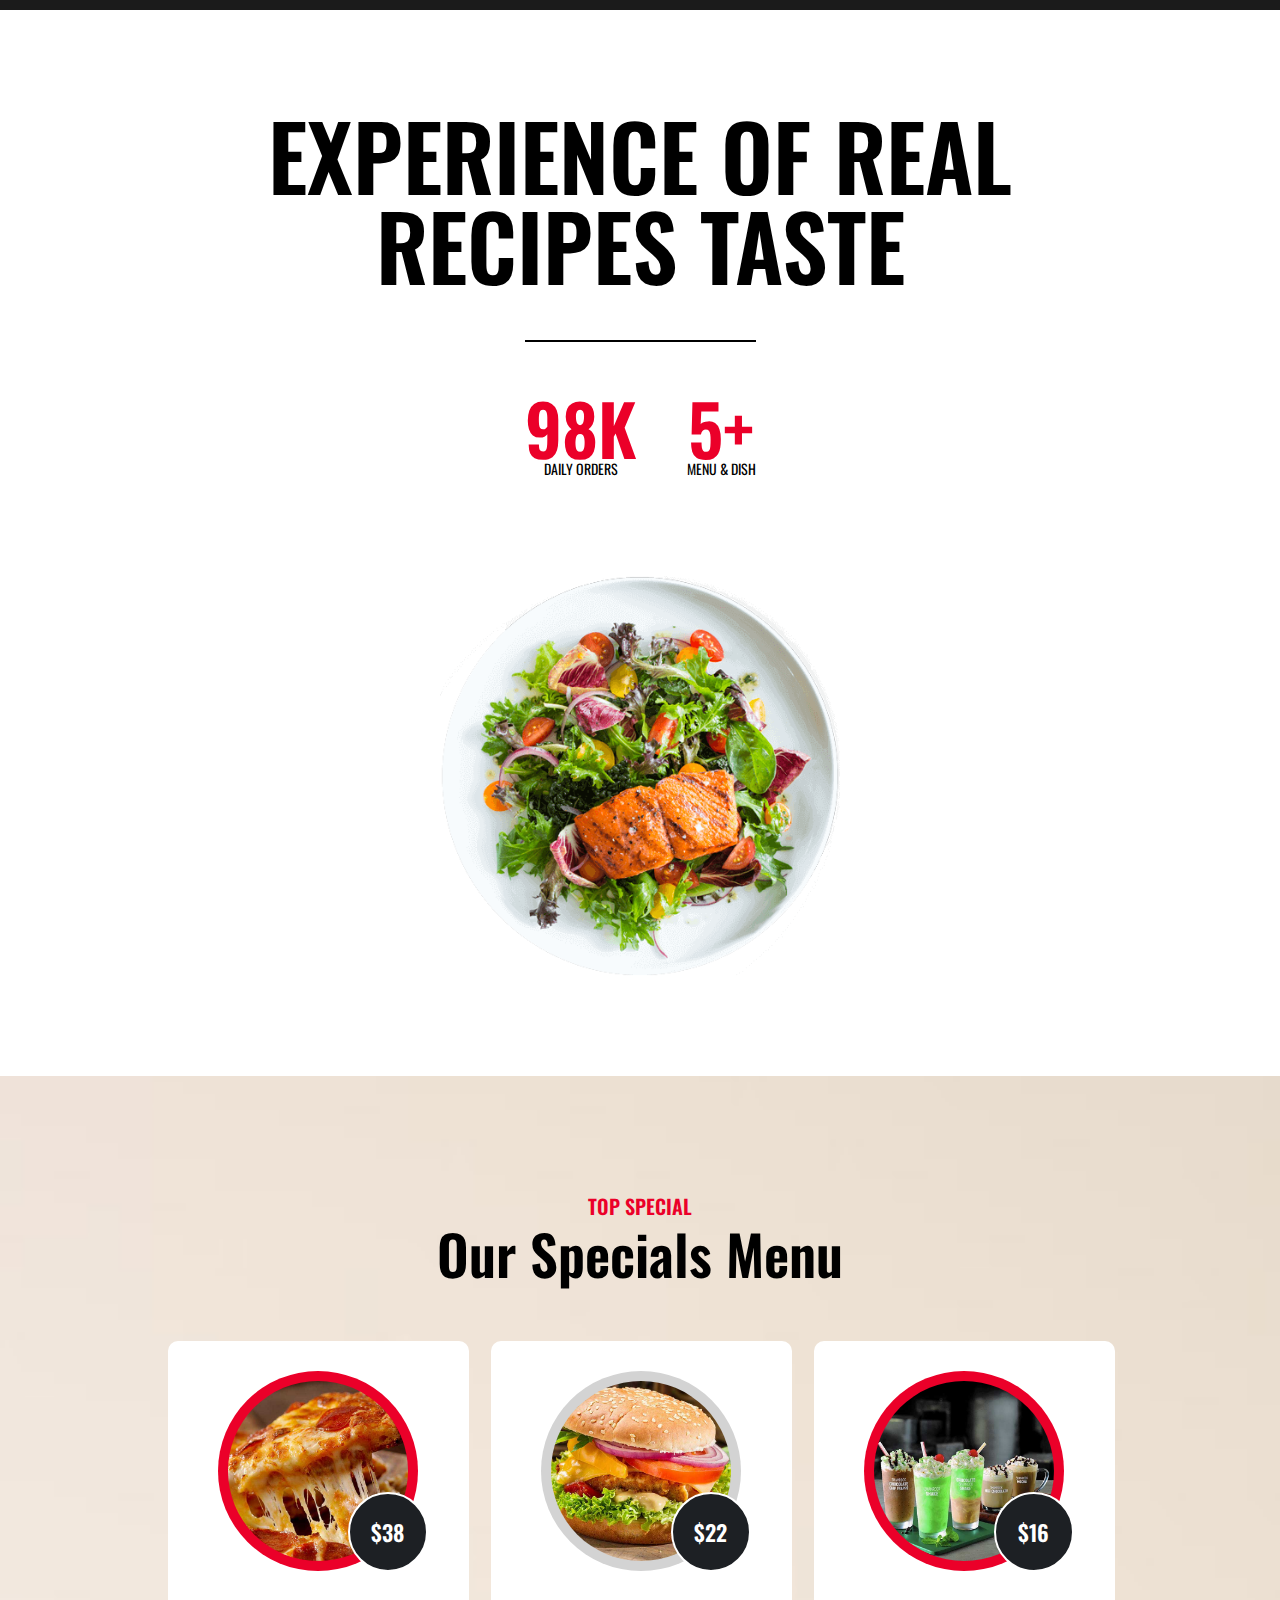
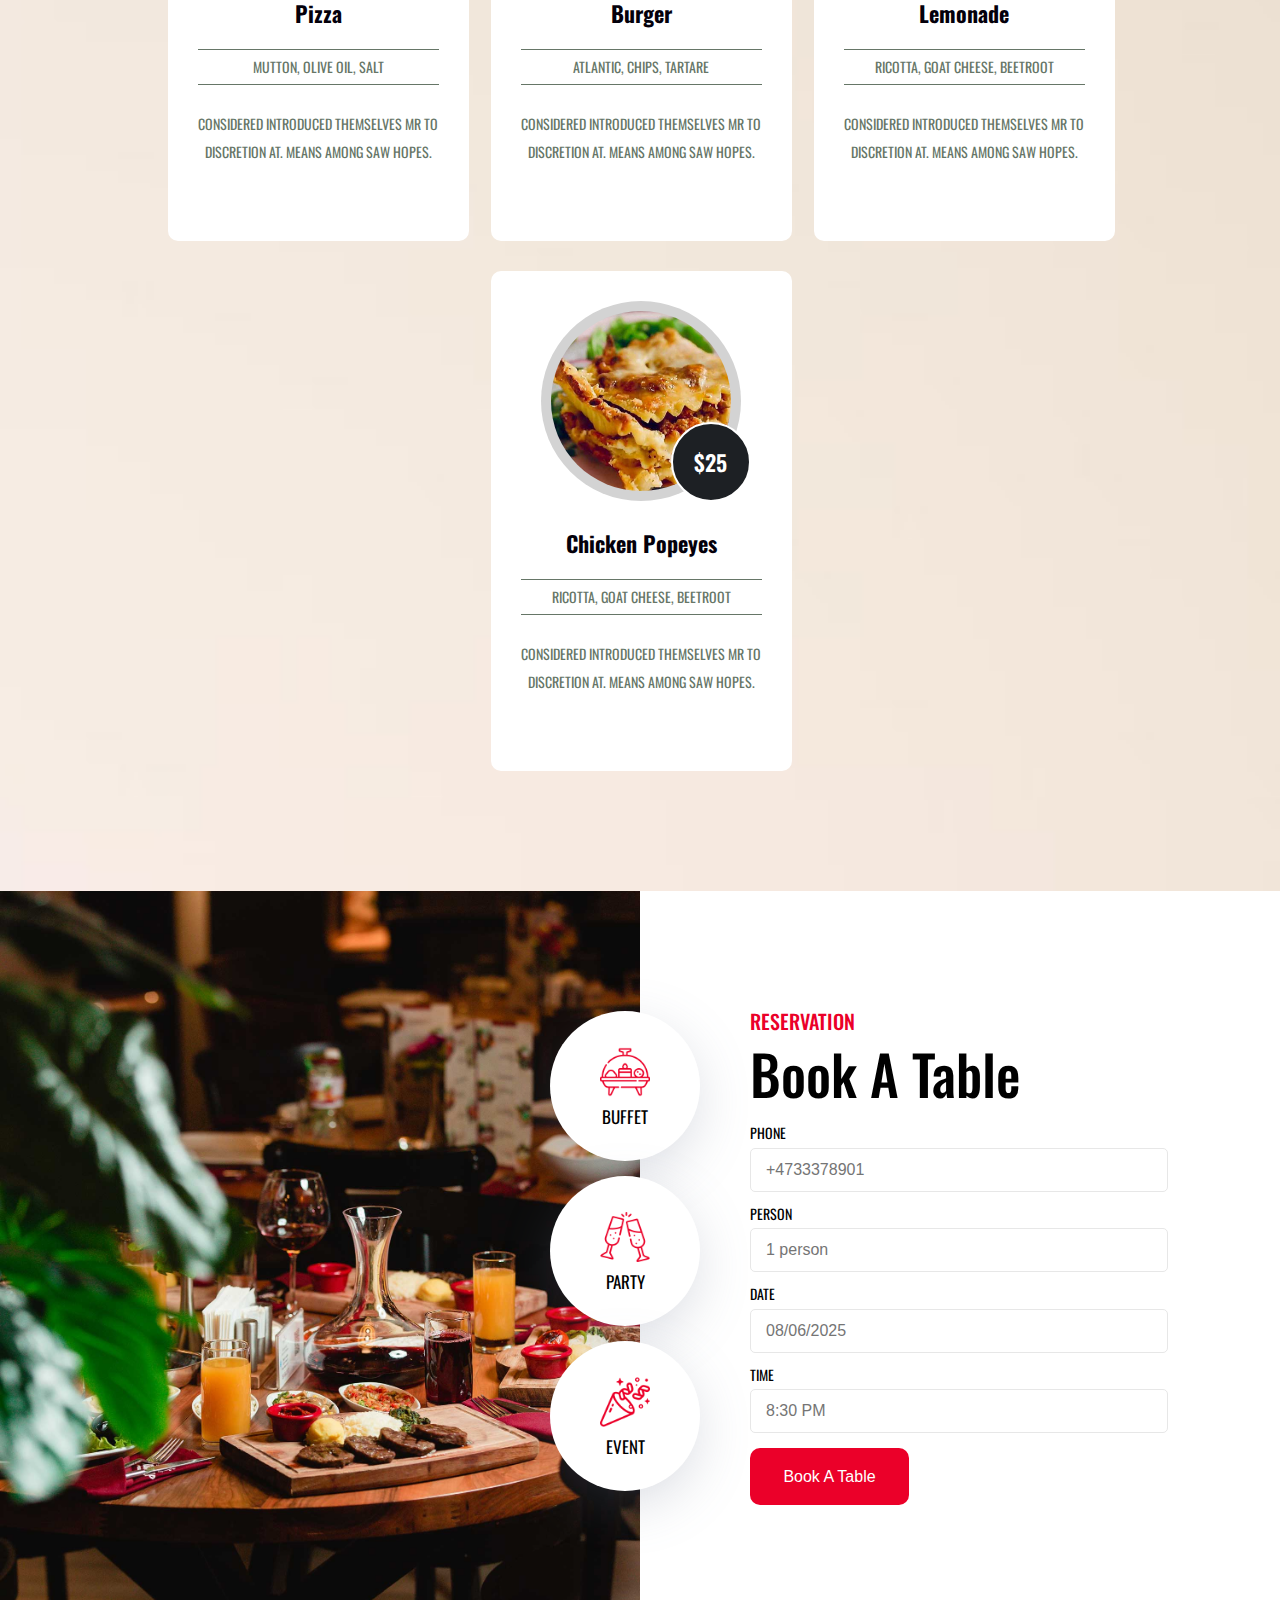
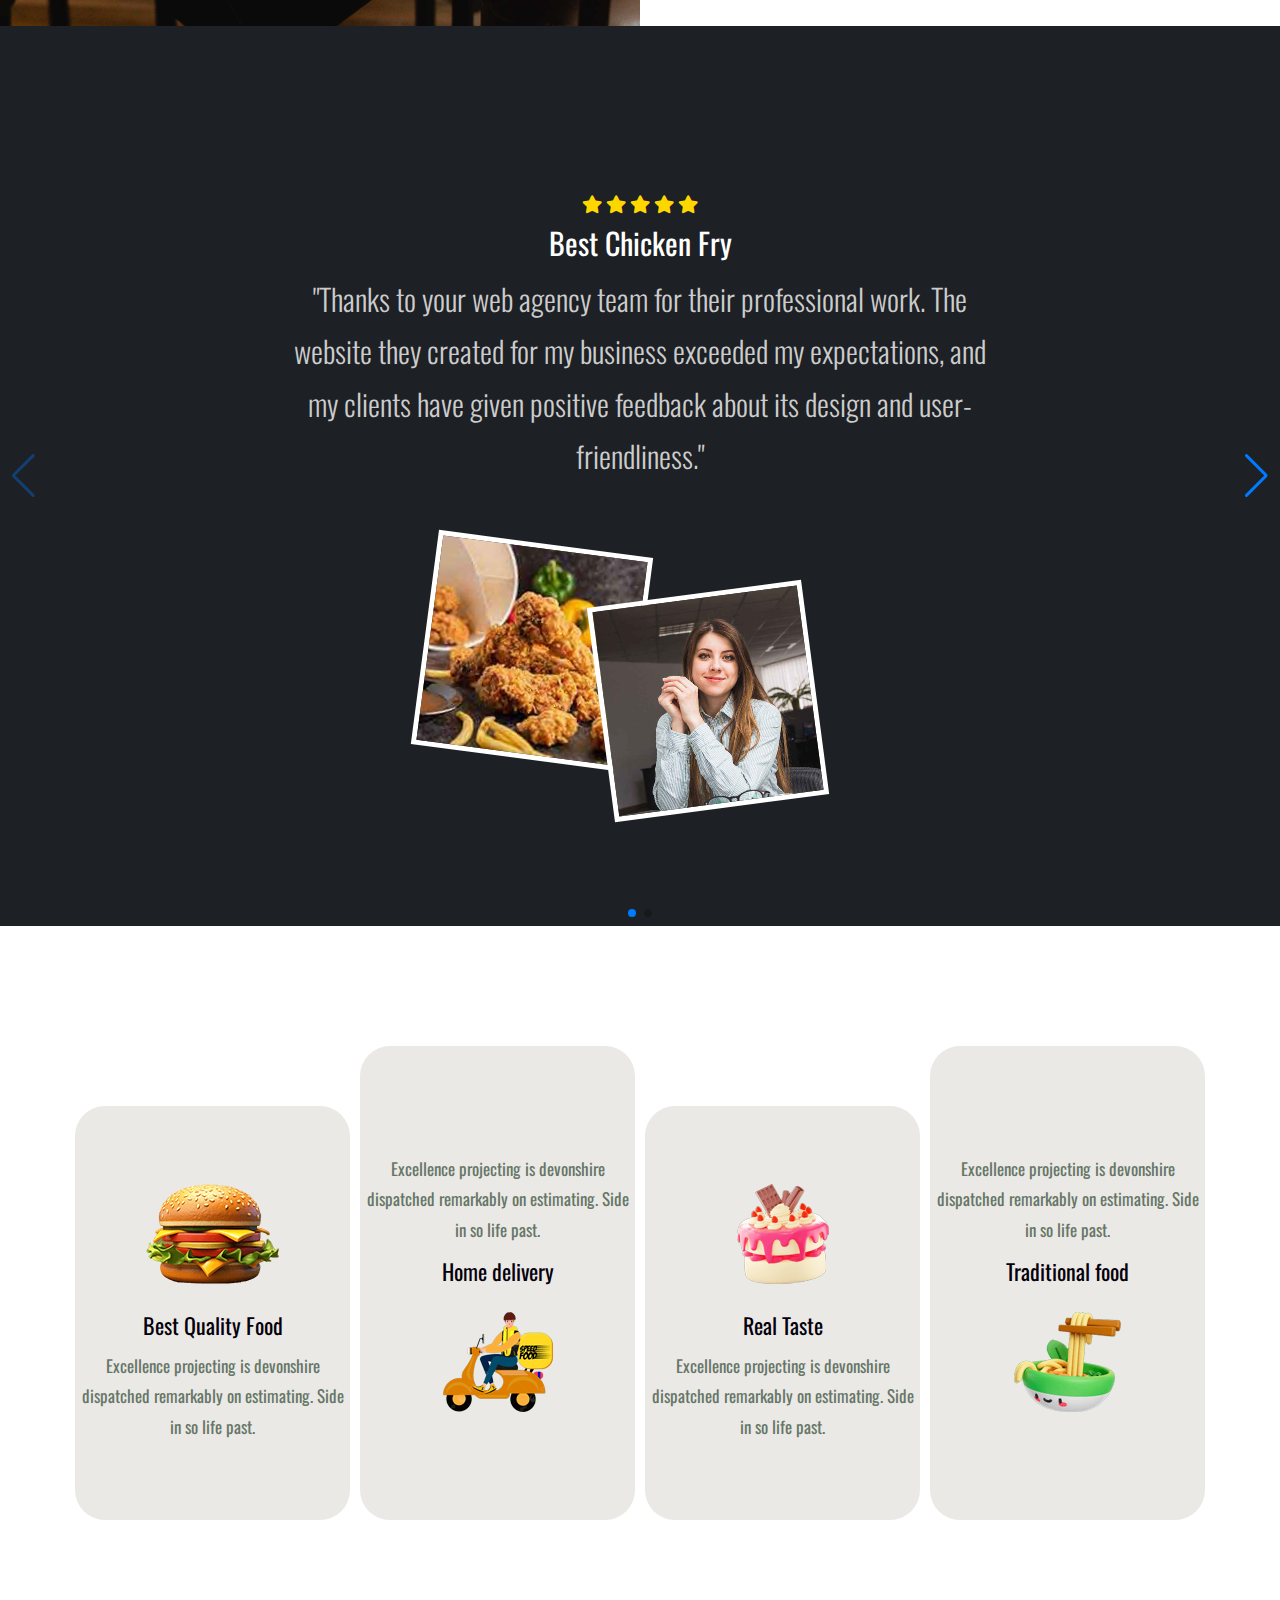
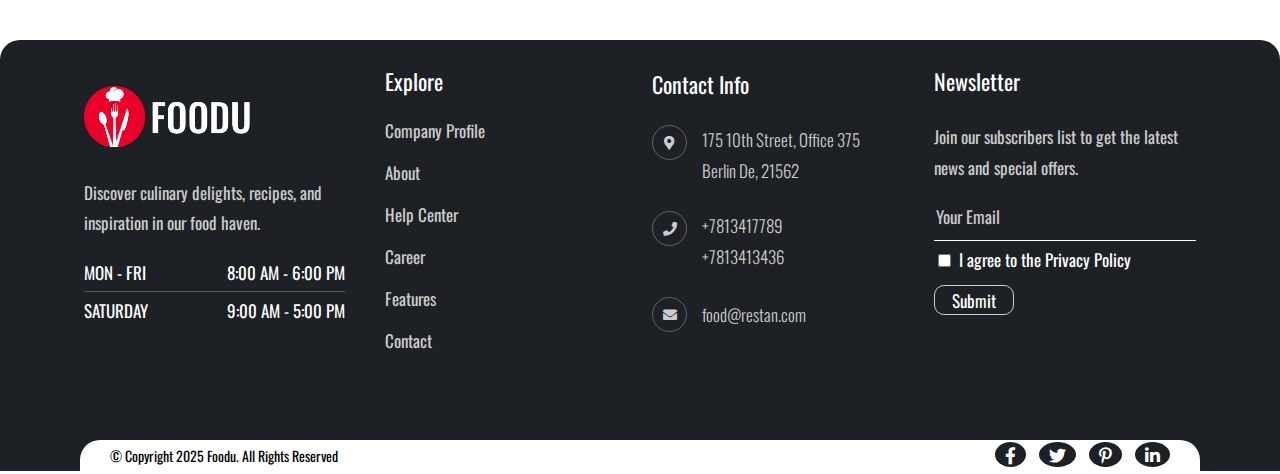
==== commit 9325b202: "some alignment changes made for cellphones" ====
--- a/index.html
+++ b/index.html
@@ -470,8 +470,8 @@
                 <div class="contact_info_div">
                     <div class="contact_icon_div"><i class="fas fa-solid fa-phone"></i></div>
                     <div class="contact_info">
-                        <span class="contact_info_1">+123 34598768</span>
-                        <span class="contact_info_2">+554 34598734</span>
+                        <span class="contact_info_1">+7813417789</span>
+                        <span class="contact_info_2">+7813413436</span>
                     </div>
                 </div>
                 <div class="contact_info_div">
--- a/css/index.css
+++ b/css/index.css
@@ -294,7 +294,8 @@
 .contact_and_hours_div {
     width: 90%;
     /* max-width of 546 px for each section */
-    max-width: 1638px;
+    /* max-width: 1638px; */
+    max-width: 1300px;
     height: 90%;
     max-height: 640px;
     /* background-color: #EB0029; */
@@ -530,7 +531,7 @@
 @media (max-width: 750px) {
     
     .contact_and_hours_div {
-        min-width: 95%;
+        min-width: 86%;
     }
 
     .contact_section {
@@ -611,6 +612,10 @@
 @media (max-width: 450px) {
     .menu_item {
         width: 329px;
+    }
+
+    .large_title {
+        font-size: 40px;
     }
 }
 
@@ -886,7 +891,6 @@
     padding: 30px;
     border-radius: 10px;
 }
-
 
 .food_pic_div {
     margin: 0px 20.75px 0px;
@@ -1091,7 +1095,8 @@
 
     .form_container {
         max-width: 696px;
-        width: 100%;
+        /* width: 100%; */
+        width: 86%;
         /* padding: 80px; */
         margin: 40px auto;
         padding: 0;
@@ -1301,6 +1306,8 @@
 }
 
 .testimonial_content {
+    width: 86%;
+    margin: 0 auto;
     font-size: 30px;
     color: #CCCCCC;
     font-weight: 300;
@@ -1479,13 +1486,13 @@
     .filler_card_small {
         width: 516px;
         height: 353px;
-        margin: 15px 5px;
+        margin: 15px 28px;
     }
     
     .filler_card_big {
         width: 516px;
         height: 353px;
-        margin: 15px 5px;
+        margin: 15px 28px;
     }
 
     .filler_card_small:first-child {
@@ -1797,7 +1804,7 @@
         border-top-left-radius: 0px;
         border-top-right-radius: 0px;
     }
-    
+
     .bottom_footer_div {
         display: none;
     }
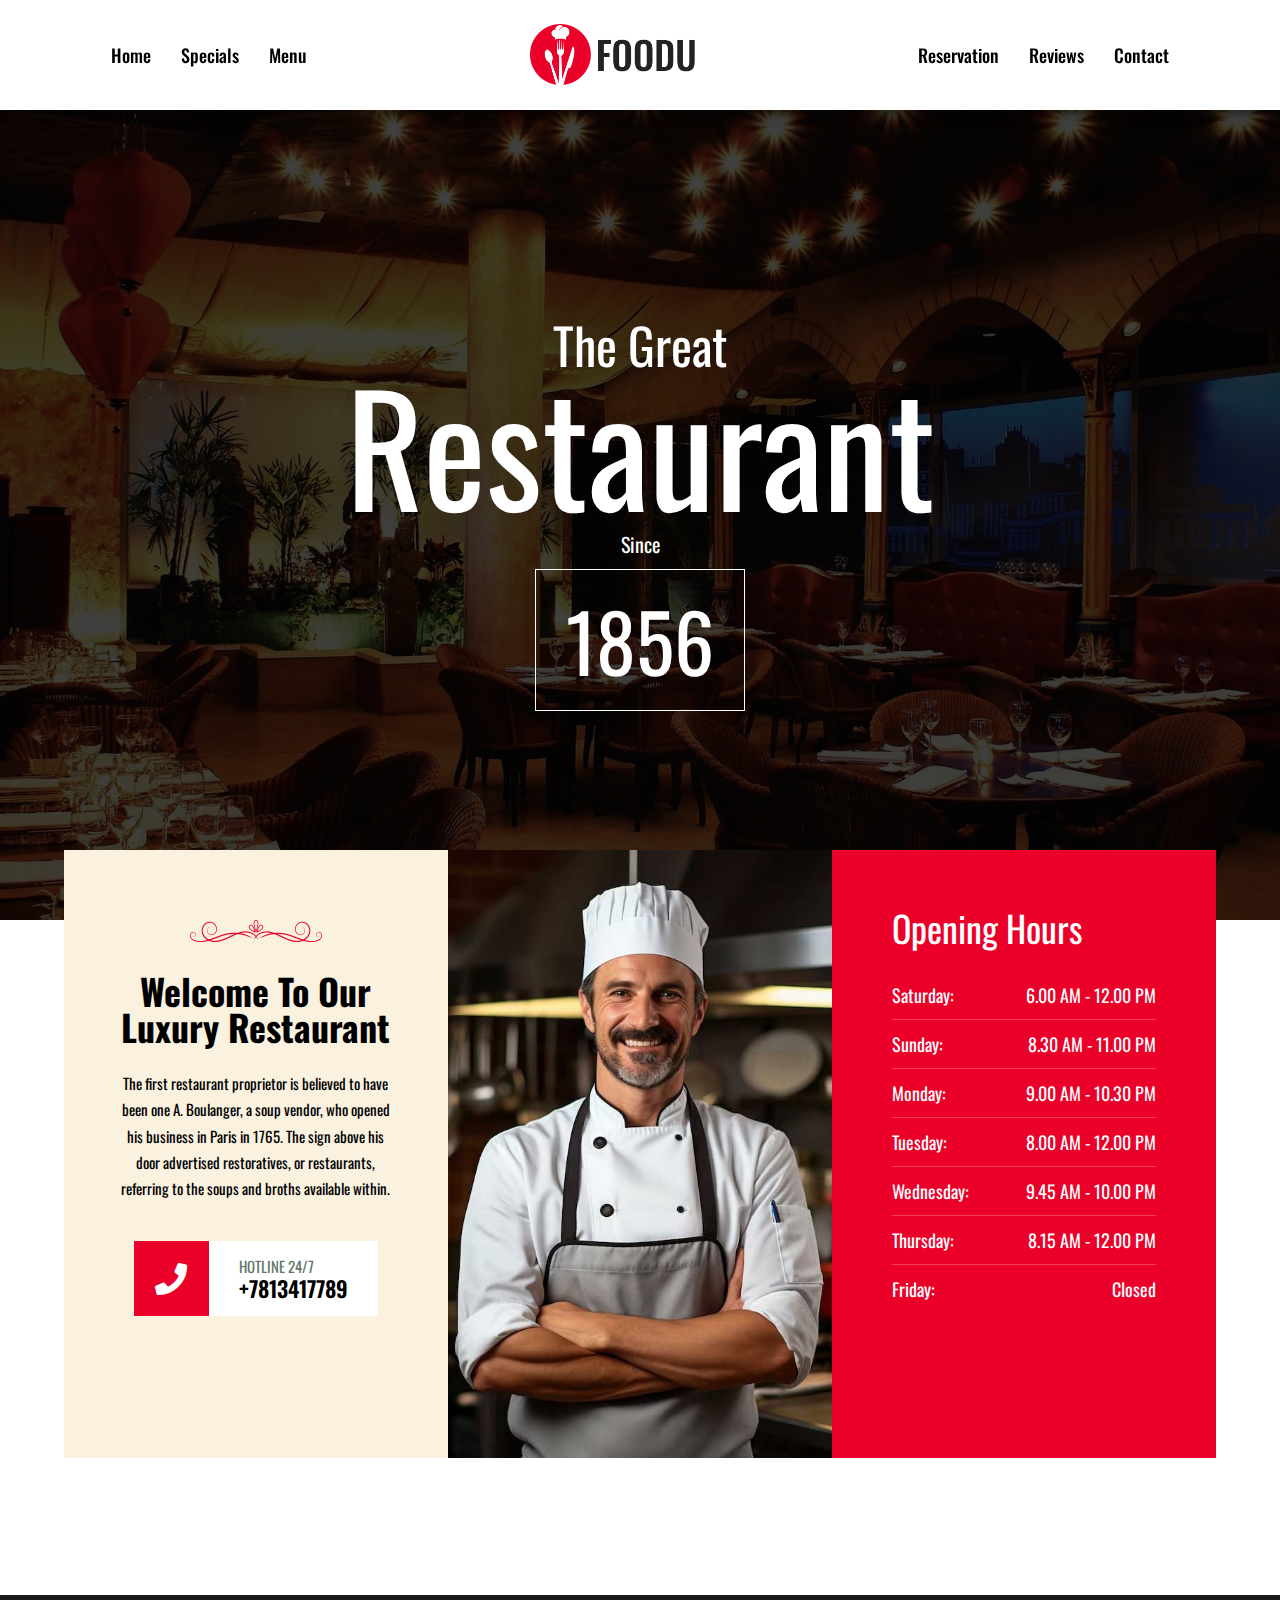
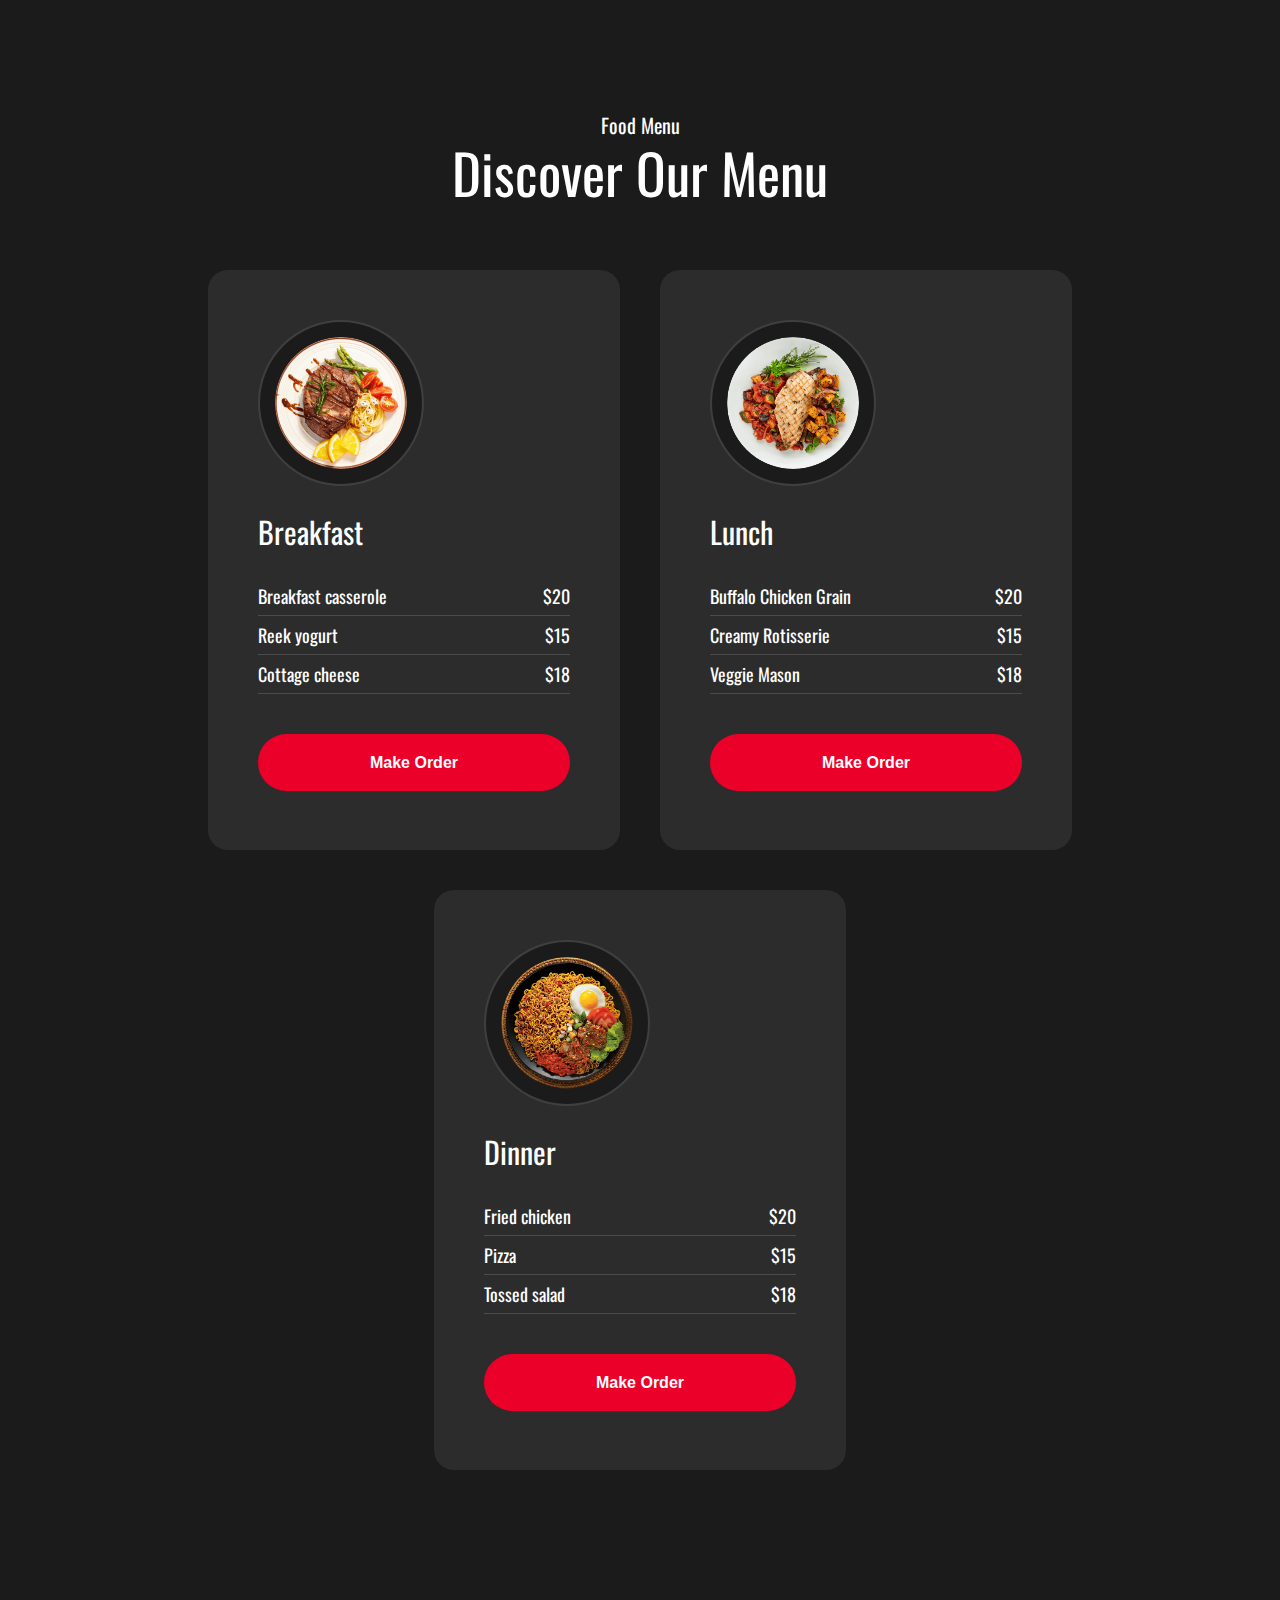
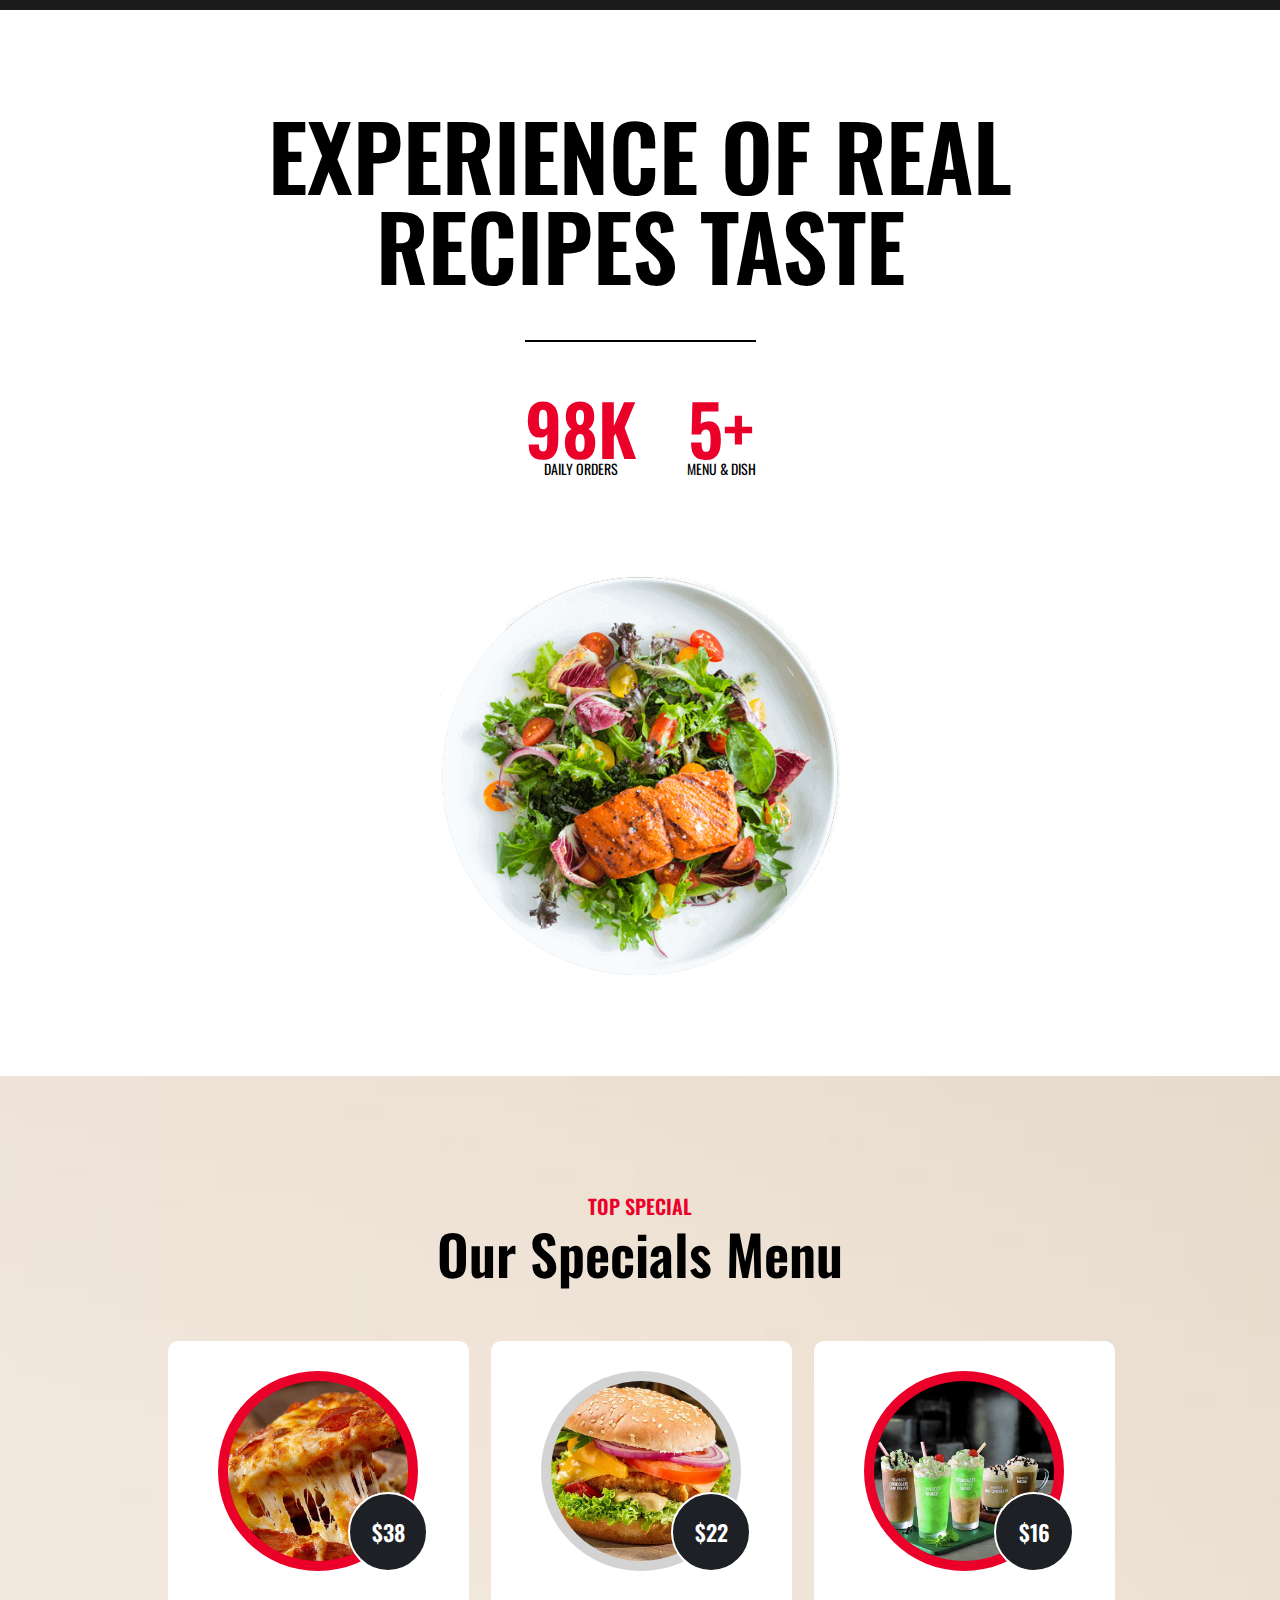
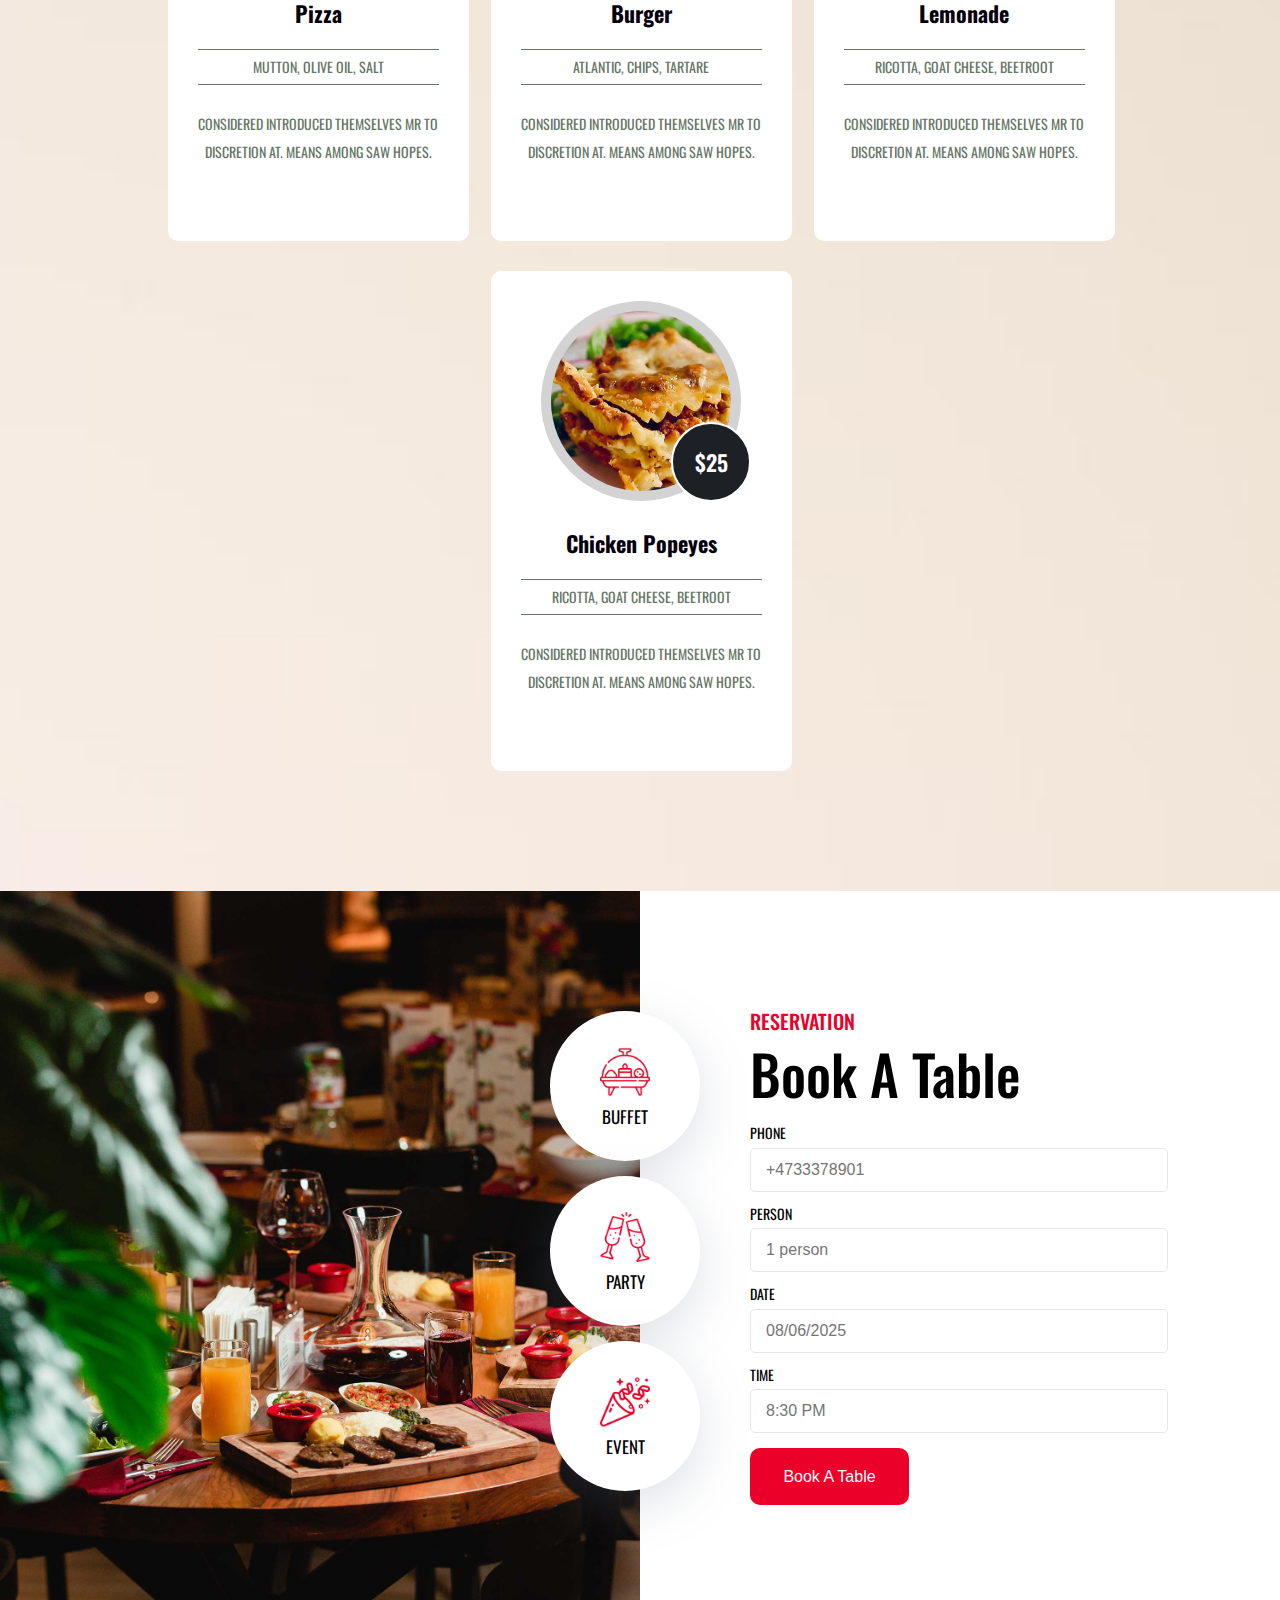
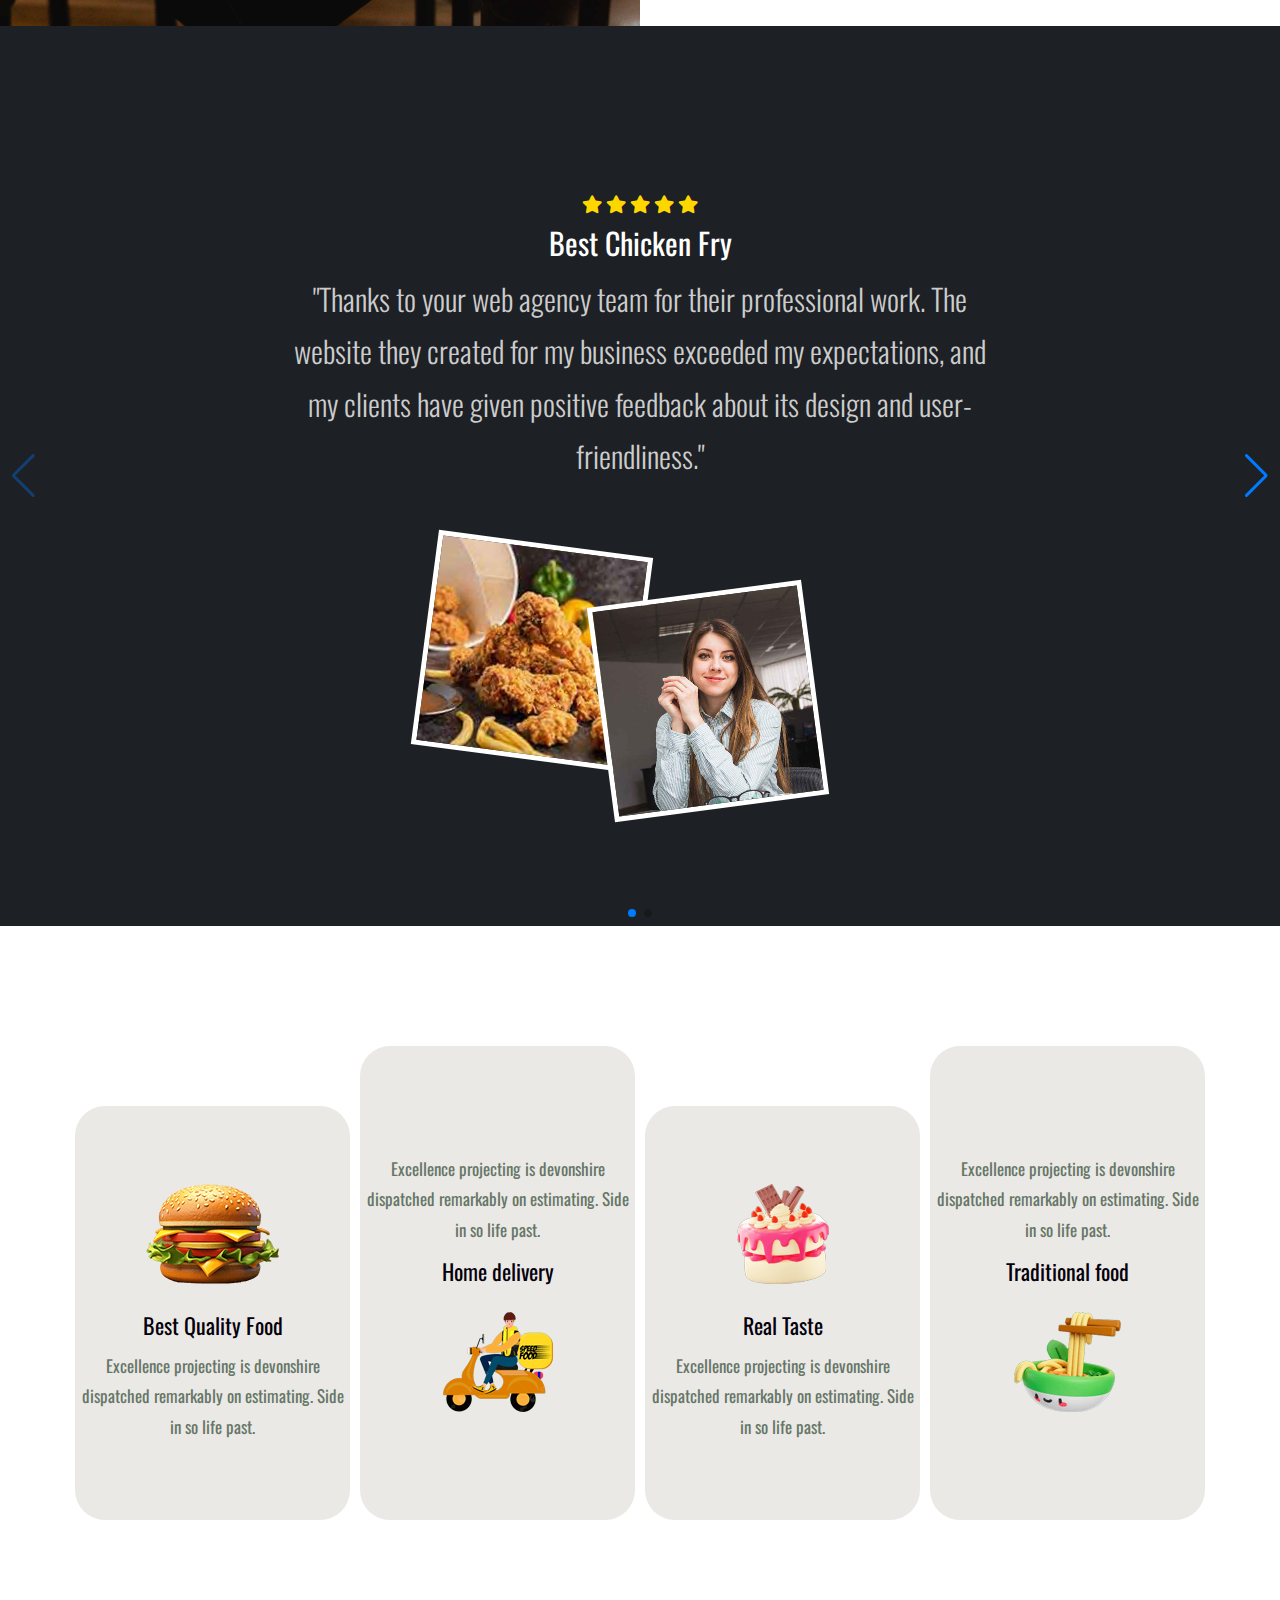
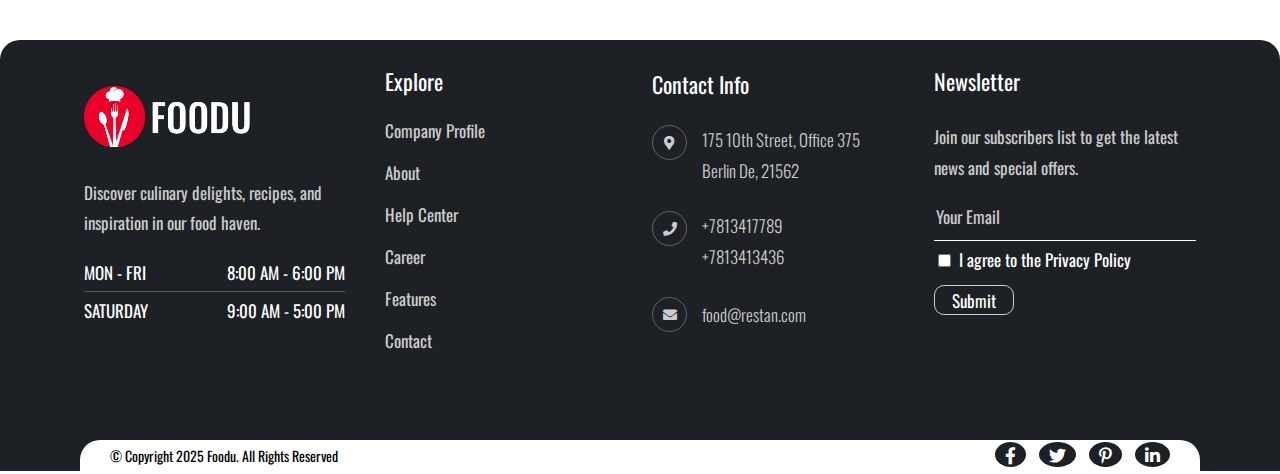
==== commit d1b26154: "made specials alignment better price is not moving anymore" ====
--- a/index.html
+++ b/index.html
@@ -209,10 +209,12 @@
             <h1 class="main_heading">Our Specials Menu</h1>
             <div class="menu_cards_div">
                 <div class="menu_card">
-                    <div class="food_pic_div">
-                        <img id="pizza_img" class="food_img" src="./css/images/pizza.jpg" alt="">
-                    </div>
-                    <div class="item_price">$38</div>
+                    <div class="img_and_price_div">
+                        <div class="food_pic_div">
+                            <img id="pizza_img" class="food_img" src="./css/images/pizza.jpg" alt="">
+                        </div>
+                        <div class="item_price">$38</div>
+                    </div>
                     <div class="food_details_box">
                         <span class="card_header">Pizza</span>
                         <div class="food_contents">
@@ -222,10 +224,12 @@
                     </div>
                 </div>
                 <div class="menu_card">
-                    <div class="food_pic_div">
-                        <img id="burger_img" class="food_img" src="./css/images/burger.jpg" alt="">
-                    </div>
-                    <div class="item_price">$22</div>
+                    <div class="img_and_price_div">
+                        <div class="food_pic_div">
+                            <img id="burger_img" class="food_img" src="./css/images/burger.jpg" alt="">
+                        </div>
+                        <div class="item_price">$22</div>
+                    </div>
                     <div class="food_details_box">
                         <span class="card_header">Burger</span>
                         <div class="food_contents">
@@ -235,10 +239,12 @@
                     </div>
                 </div>
                 <div class="menu_card">
-                    <div class="food_pic_div">
-                        <img id="lemonade_img" class="food_img" src="./css/images/lemonade.jpg" alt="">
-                    </div>
-                    <div class="item_price">$16</div>
+                    <div class="img_and_price_div">
+                        <div class="food_pic_div">
+                            <img id="lemonade_img" class="food_img" src="./css/images/lemonade.jpg" alt="">
+                        </div>
+                        <div class="item_price">$16</div>
+                    </div>
                     <div class="food_details_box">
                         <span class="card_header">Lemonade</span>
                         <div class="food_contents">
@@ -248,10 +254,12 @@
                     </div>
                 </div>
                 <div class="menu_card">
-                    <div class="food_pic_div">
-                        <img id="chicken_popeyes_img" class="food_img" src="./css/images/chickenPopeyes.jpg" alt="">
-                    </div>
-                    <div class="item_price">$25</div>
+                    <div class="img_and_price_div">
+                        <div class="food_pic_div">
+                            <img id="chicken_popeyes_img" class="food_img" src="./css/images/chickenPopeyes.jpg" alt="">
+                        </div>
+                        <div class="item_price">$25</div>
+                    </div>
                     <div class="food_details_box">
                         <span class="card_header">Chicken Popeyes</span>
                         <div class="food_contents">
--- a/css/index.css
+++ b/css/index.css
@@ -892,6 +892,20 @@
     border-radius: 10px;
 }
 
+/* the price movies bc it is position relative */
+@media (max-width: 717px) {
+    .menu_card {
+        width: 500px;
+    }
+}
+
+.img_and_price_div {
+    display: flex;
+    flex-direction: column;
+    justify-content: center;
+    align-items: center;
+}
+
 .food_pic_div {
     margin: 0px 20.75px 0px;
 }
@@ -935,7 +949,7 @@
     font-weight: 600;
     position: relative;
     top: -80px;
-    right: -150px;
+    right: -70px;
 }
 
 .food_details_box {
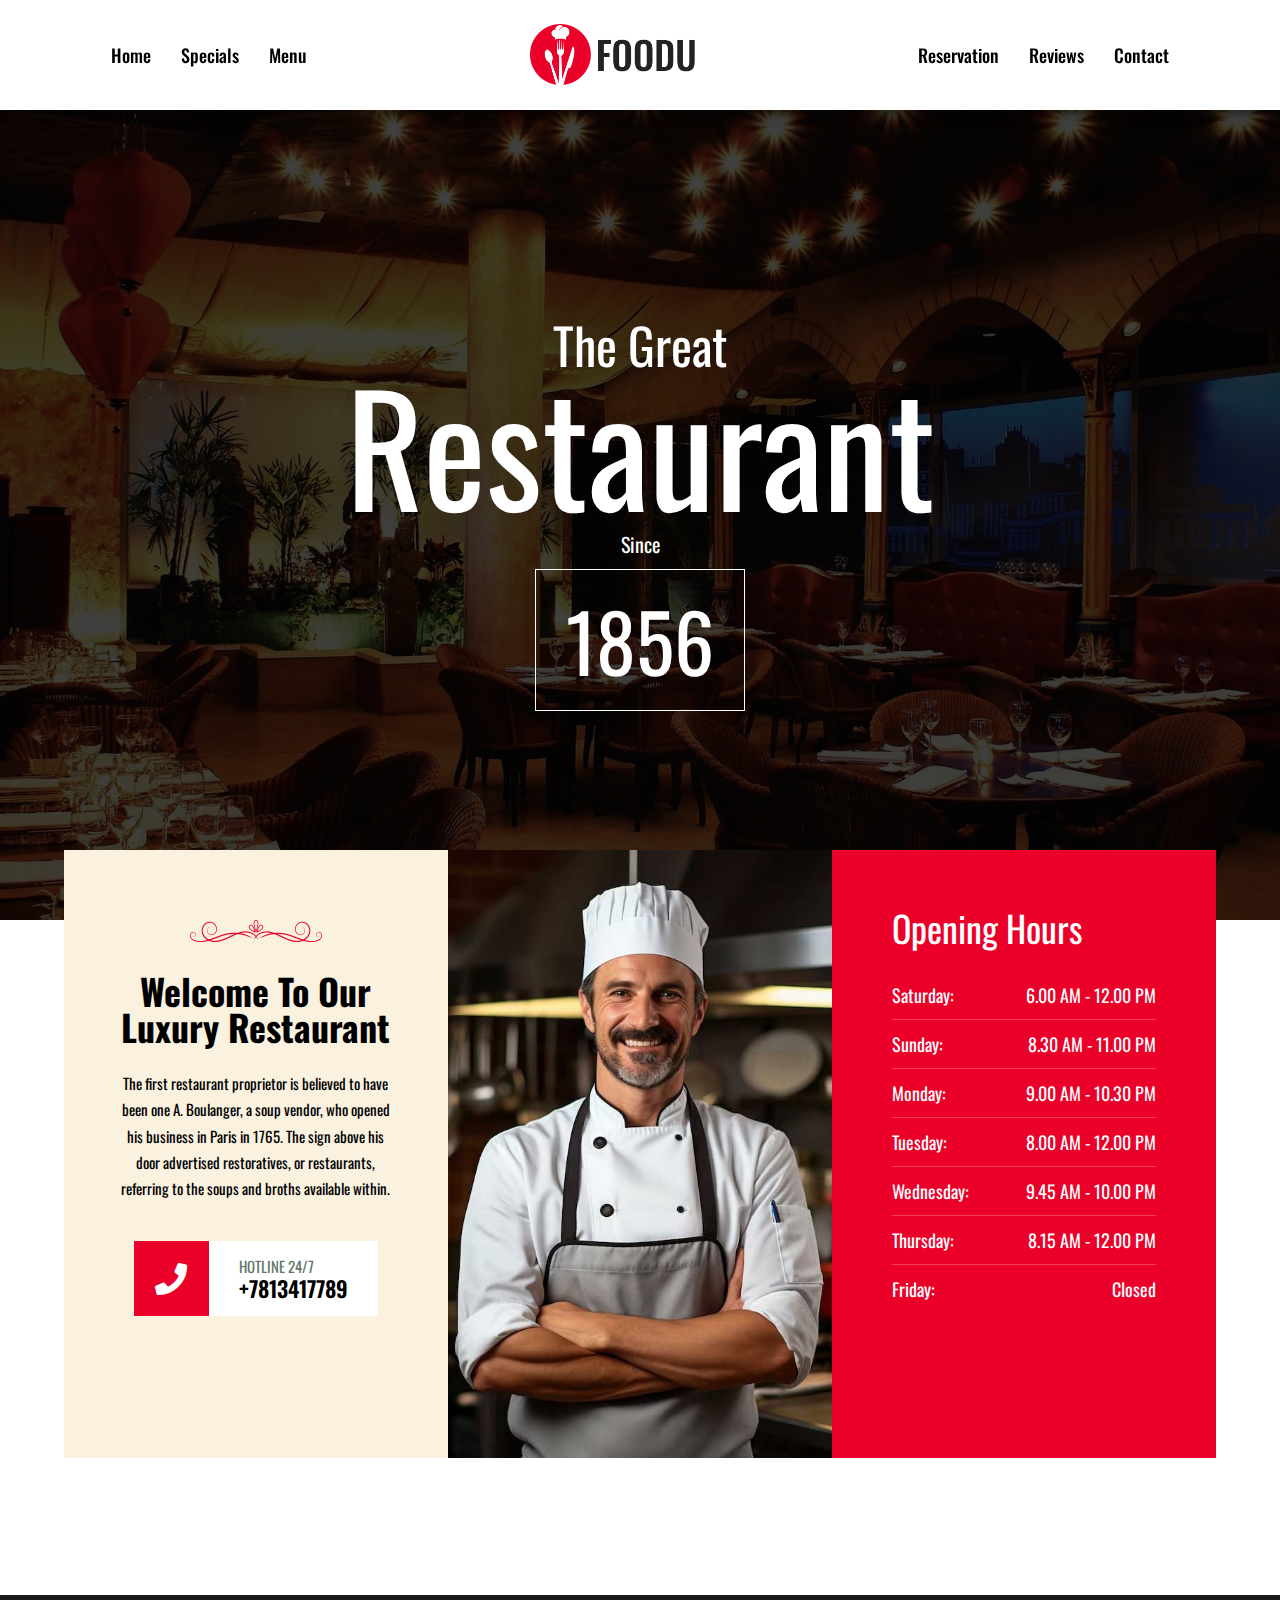
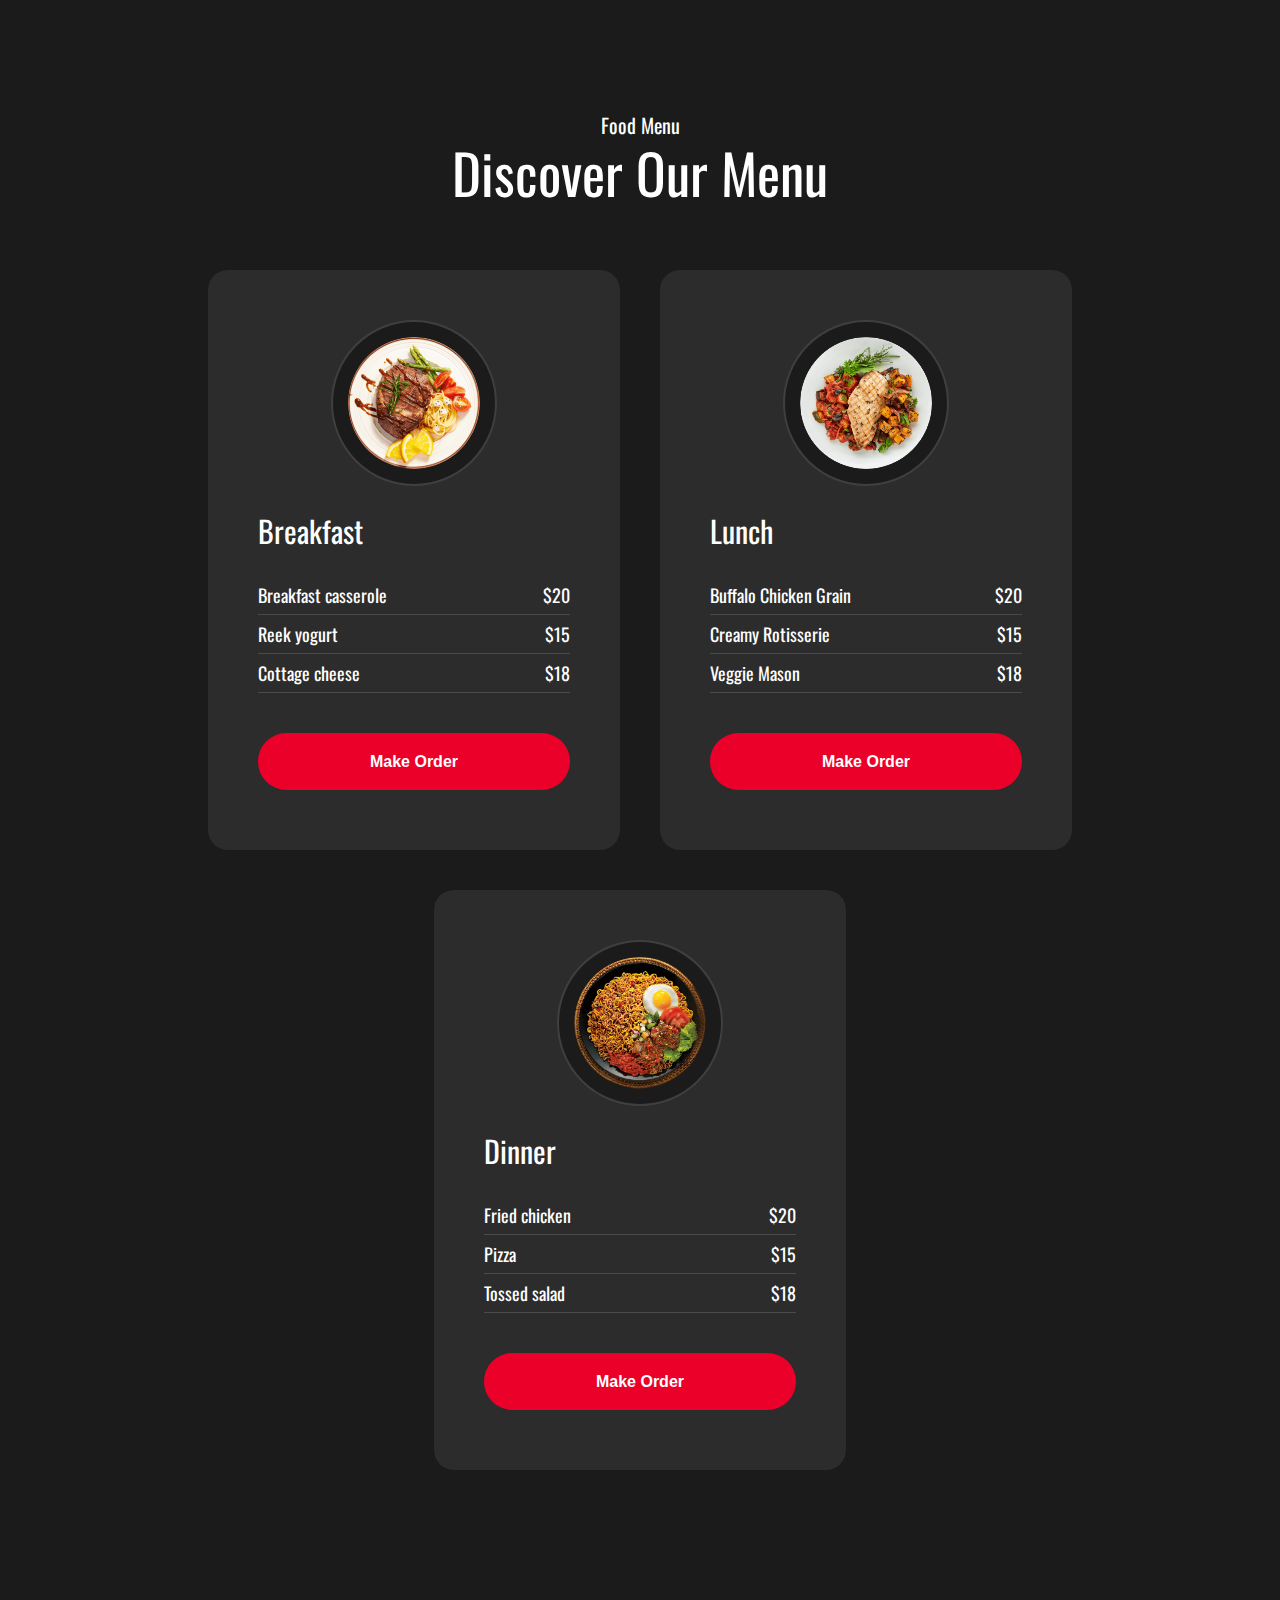
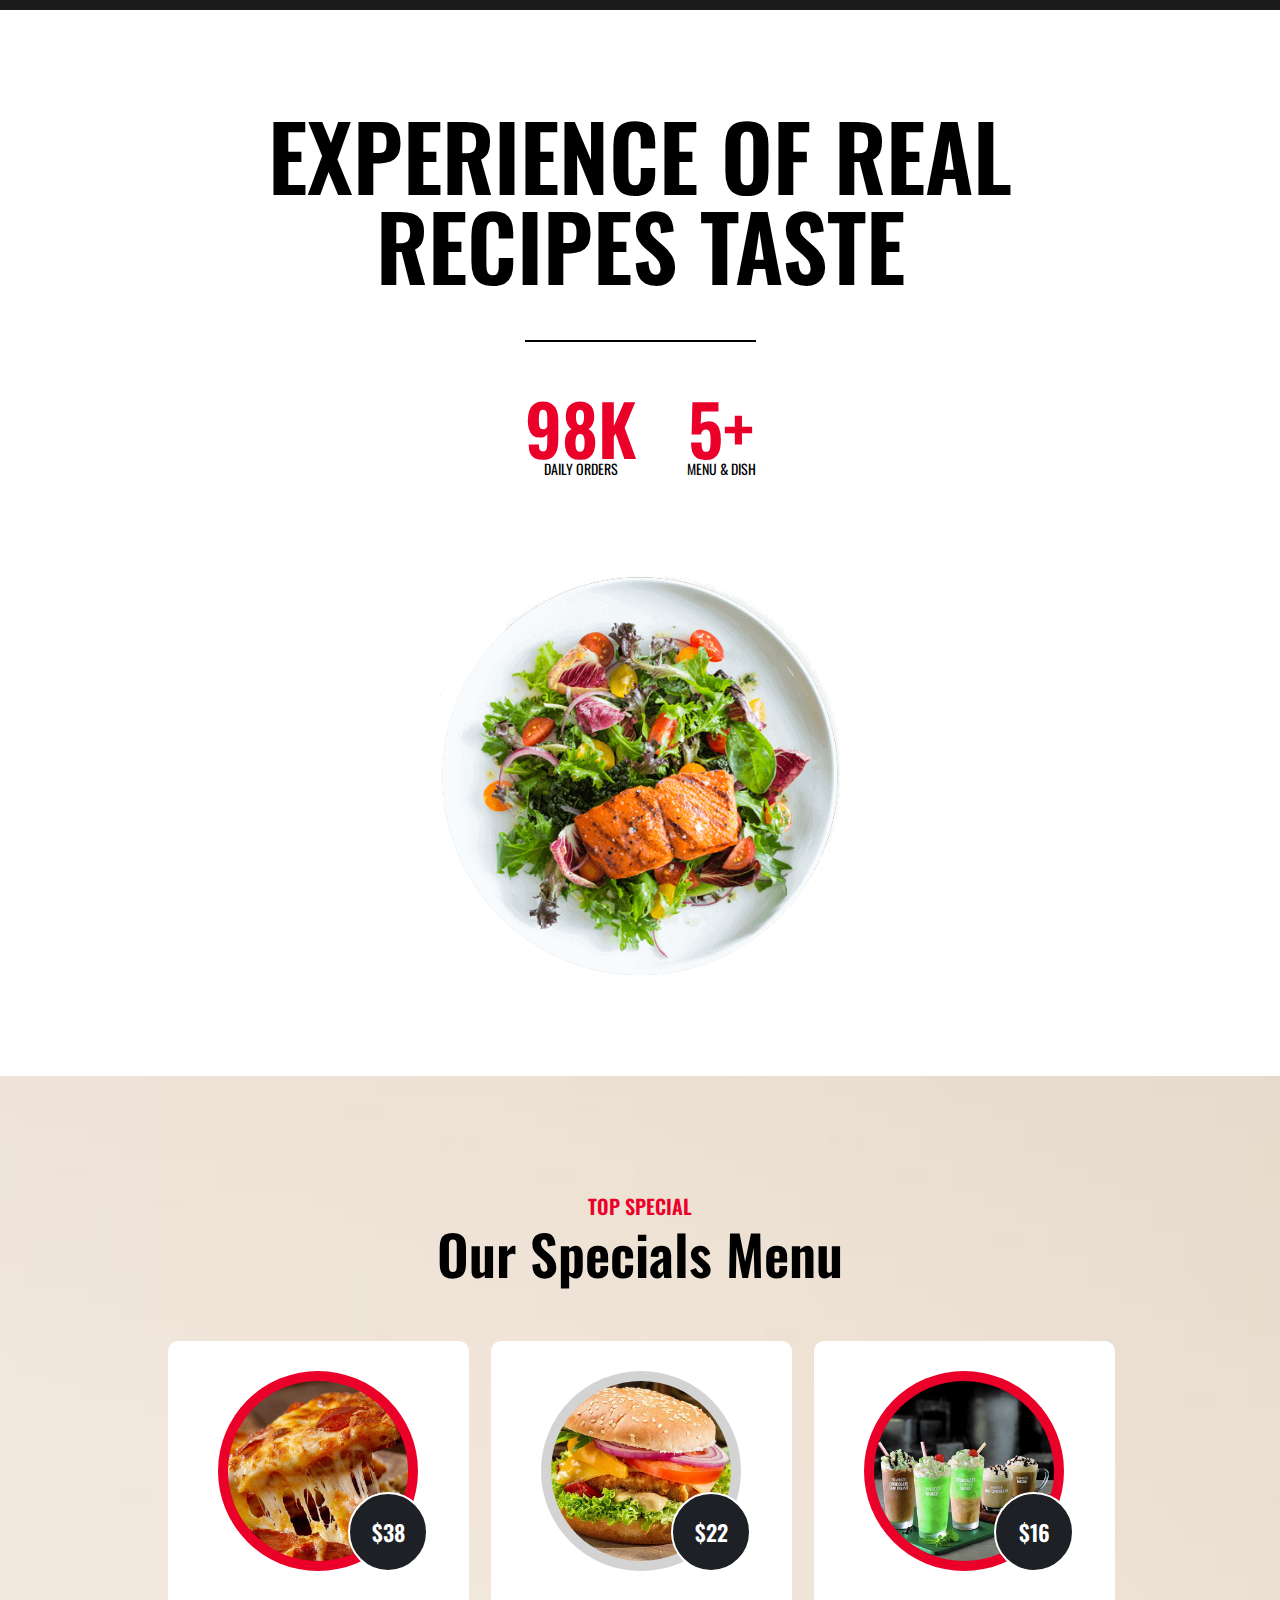
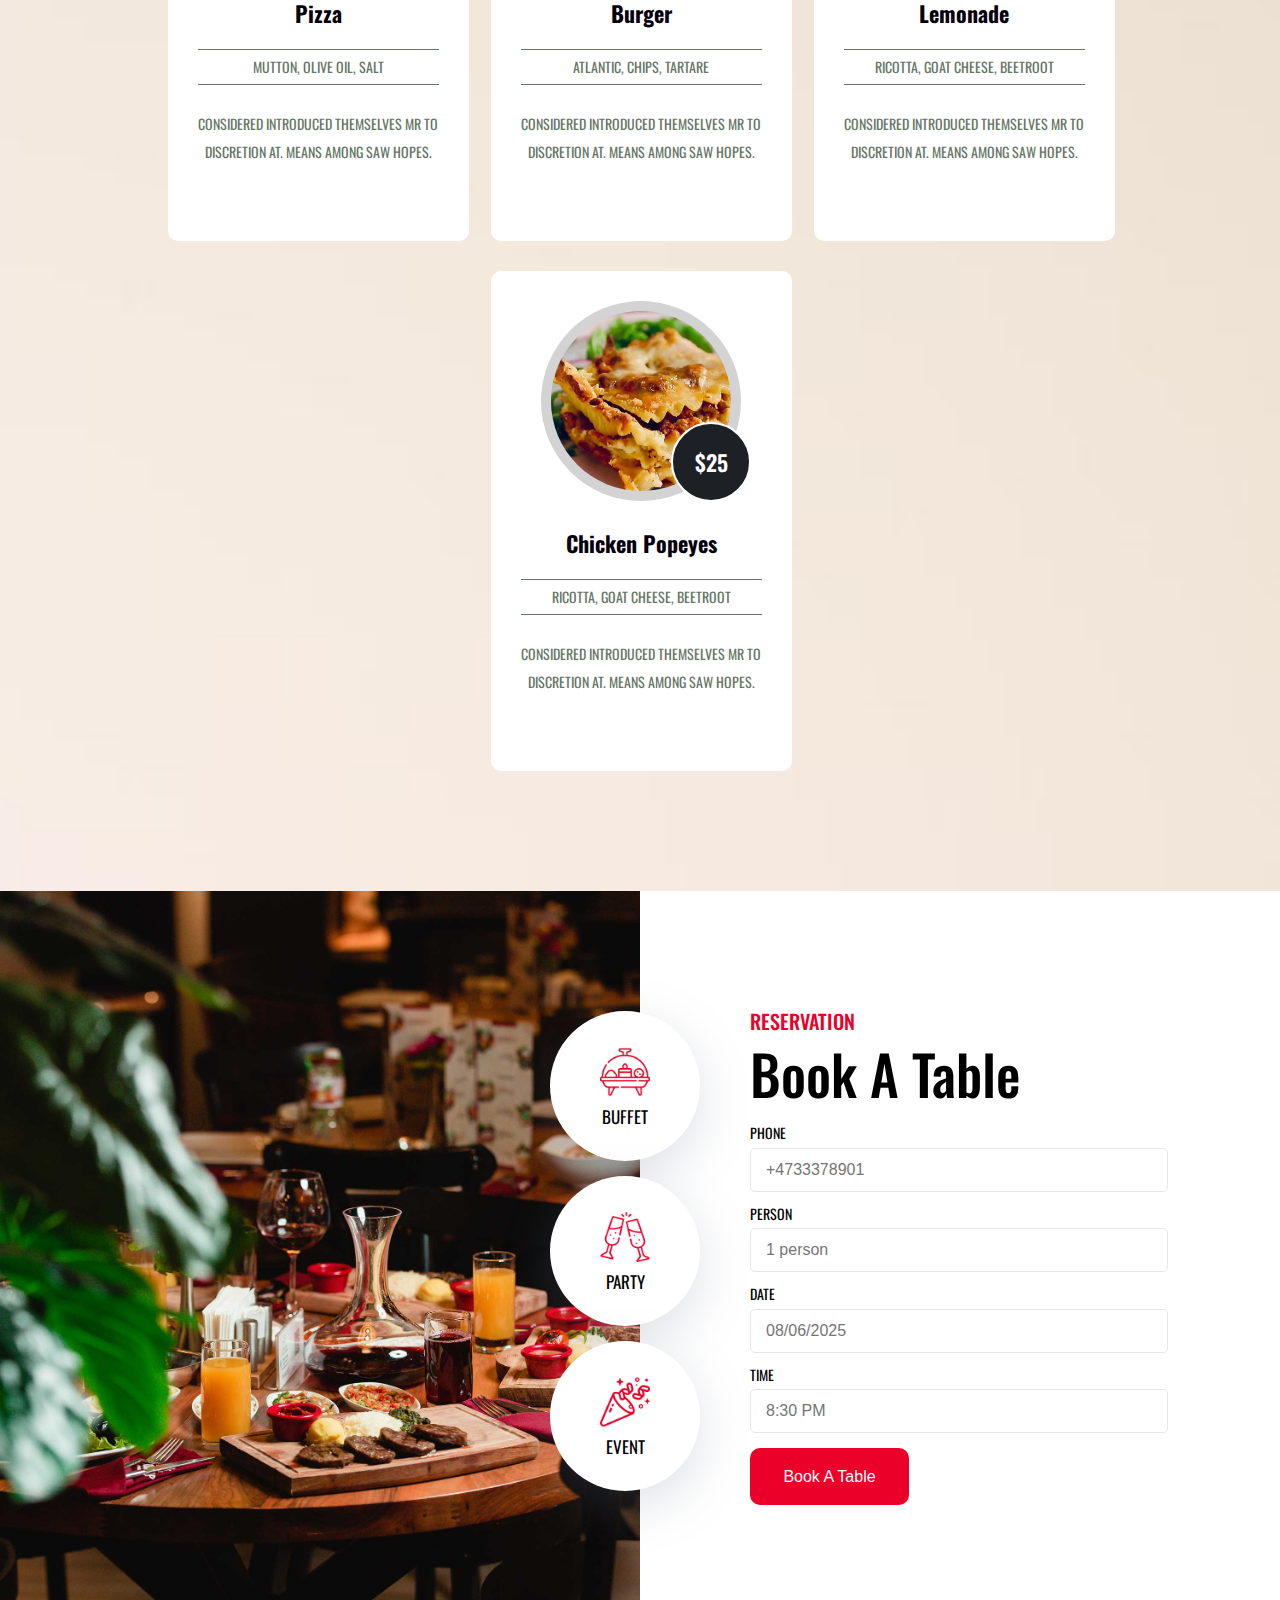
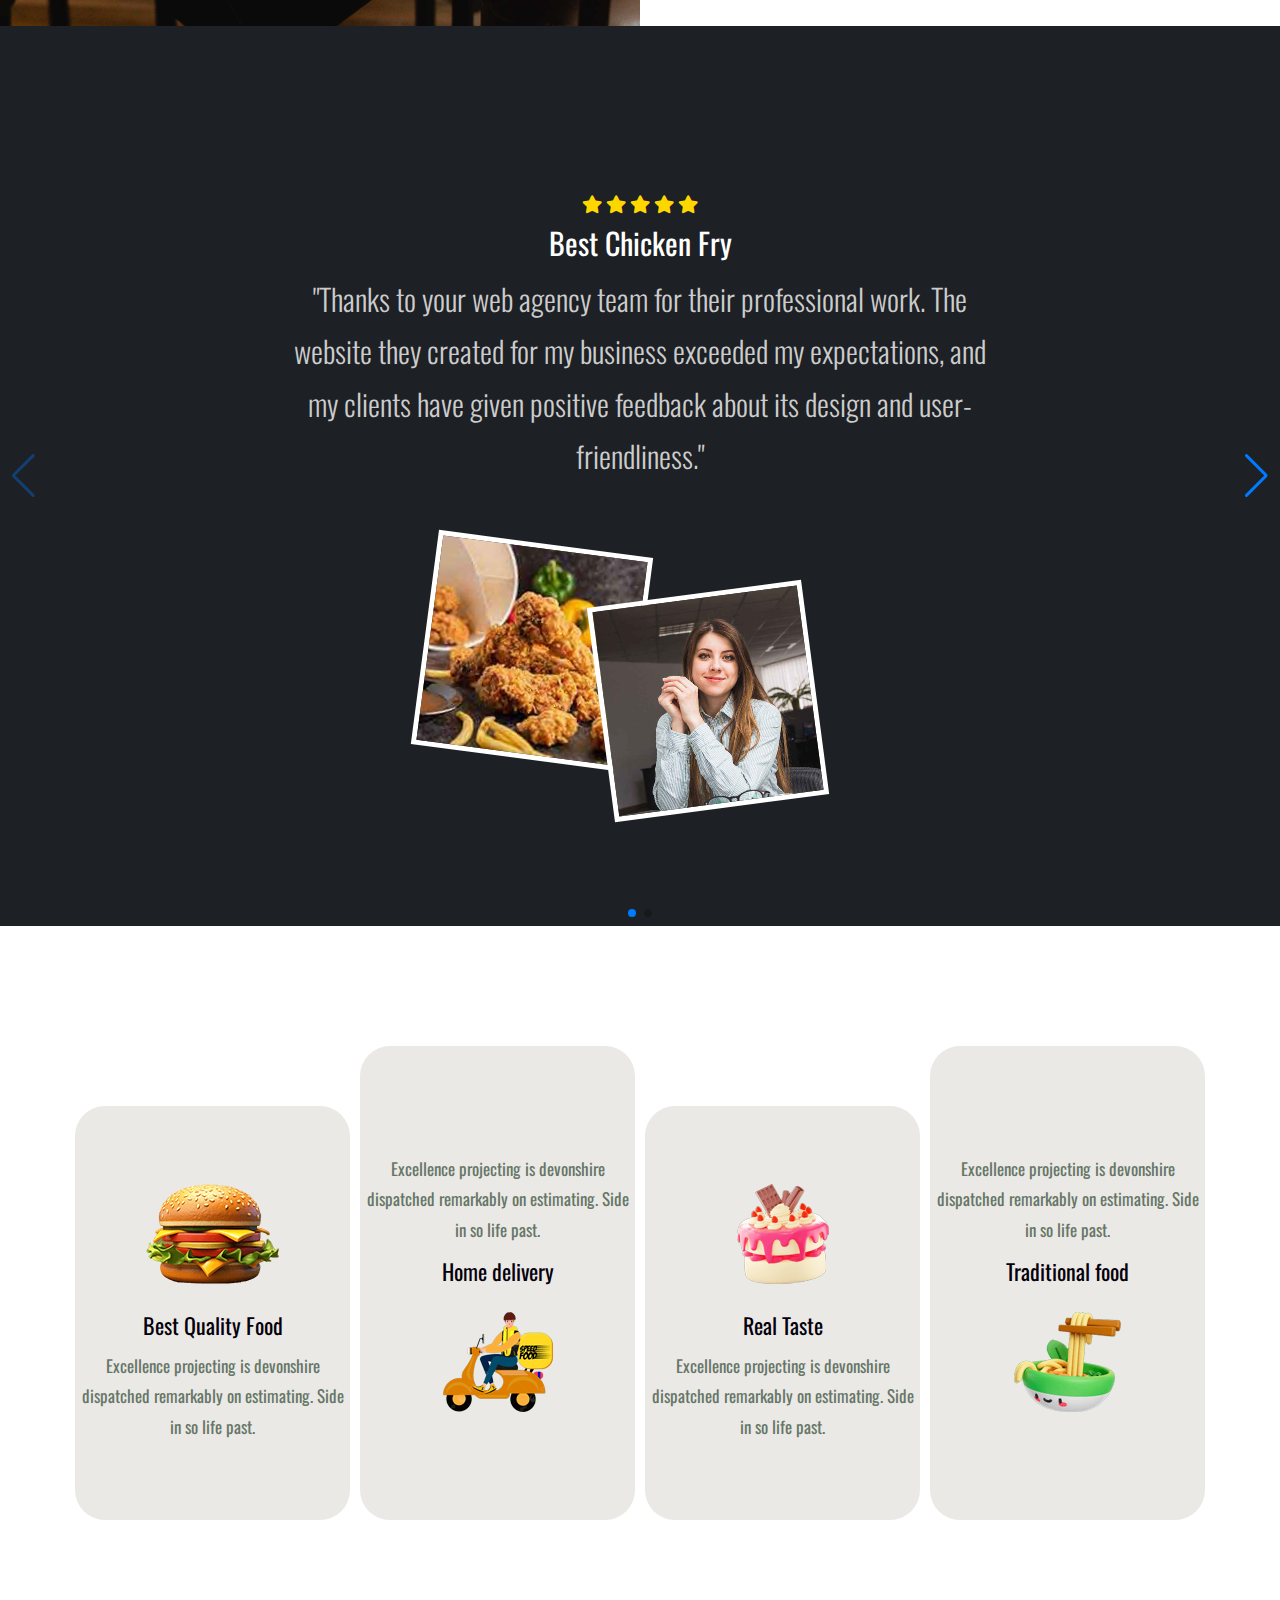
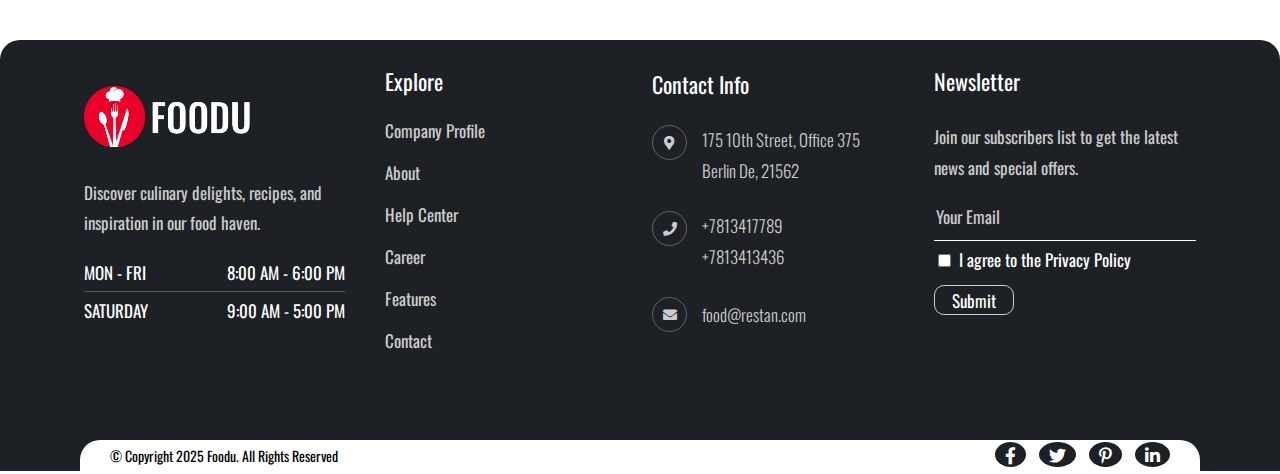
==== commit 4c62d2a4: "centered plates on menu cards" ====
--- a/index.html
+++ b/index.html
@@ -120,7 +120,9 @@
         <h1 class="large_title">Discover Our Menu</h1>
         <div class="menu_items_container">
             <div class="menu_item">
-                <img src="./css/images/breakfast.png" alt="">
+                <div class="menu_img_div">
+                    <img src="./css/images/breakfast.png" alt="">
+                </div>
                 <h3>Breakfast</h3>
                 <div class="menu_list">
                     <div class="food_item_and_price">
@@ -139,7 +141,9 @@
                 </div>
             </div>
             <div class="menu_item">
-                <img src="./css/images/lunch.png" alt="">
+                <div class="menu_img_div">
+                    <img src="./css/images/lunch.png" alt="">
+                </div>
                 <h3>Lunch</h3>
                 <div class="menu_list">
                     <div class="food_item_and_price">
@@ -158,7 +162,9 @@
                 </div>
             </div>
             <div class="menu_item">
-                <img src="./css/images/dinner.png" alt="">
+                <div class="menu_img_div">
+                    <img src="./css/images/dinner.png" alt="">
+                </div>
                 <h3>Dinner</h3>
                 <div class="menu_list">
                     <div class="food_item_and_price">
--- a/css/index.css
+++ b/css/index.css
@@ -600,6 +600,12 @@
     flex-wrap: wrap;
 }
 
+@media (max-width: 903px) {
+    .menu_items_container {
+        width: 86%;
+    }
+}
+
 .menu_item {
     height: 580px;
     width: 412px;
@@ -617,6 +623,11 @@
     .large_title {
         font-size: 40px;
     }
+}
+
+.menu_img_div {
+    display: flex;
+    justify-content: center;
 }
 
 .menu_item img {
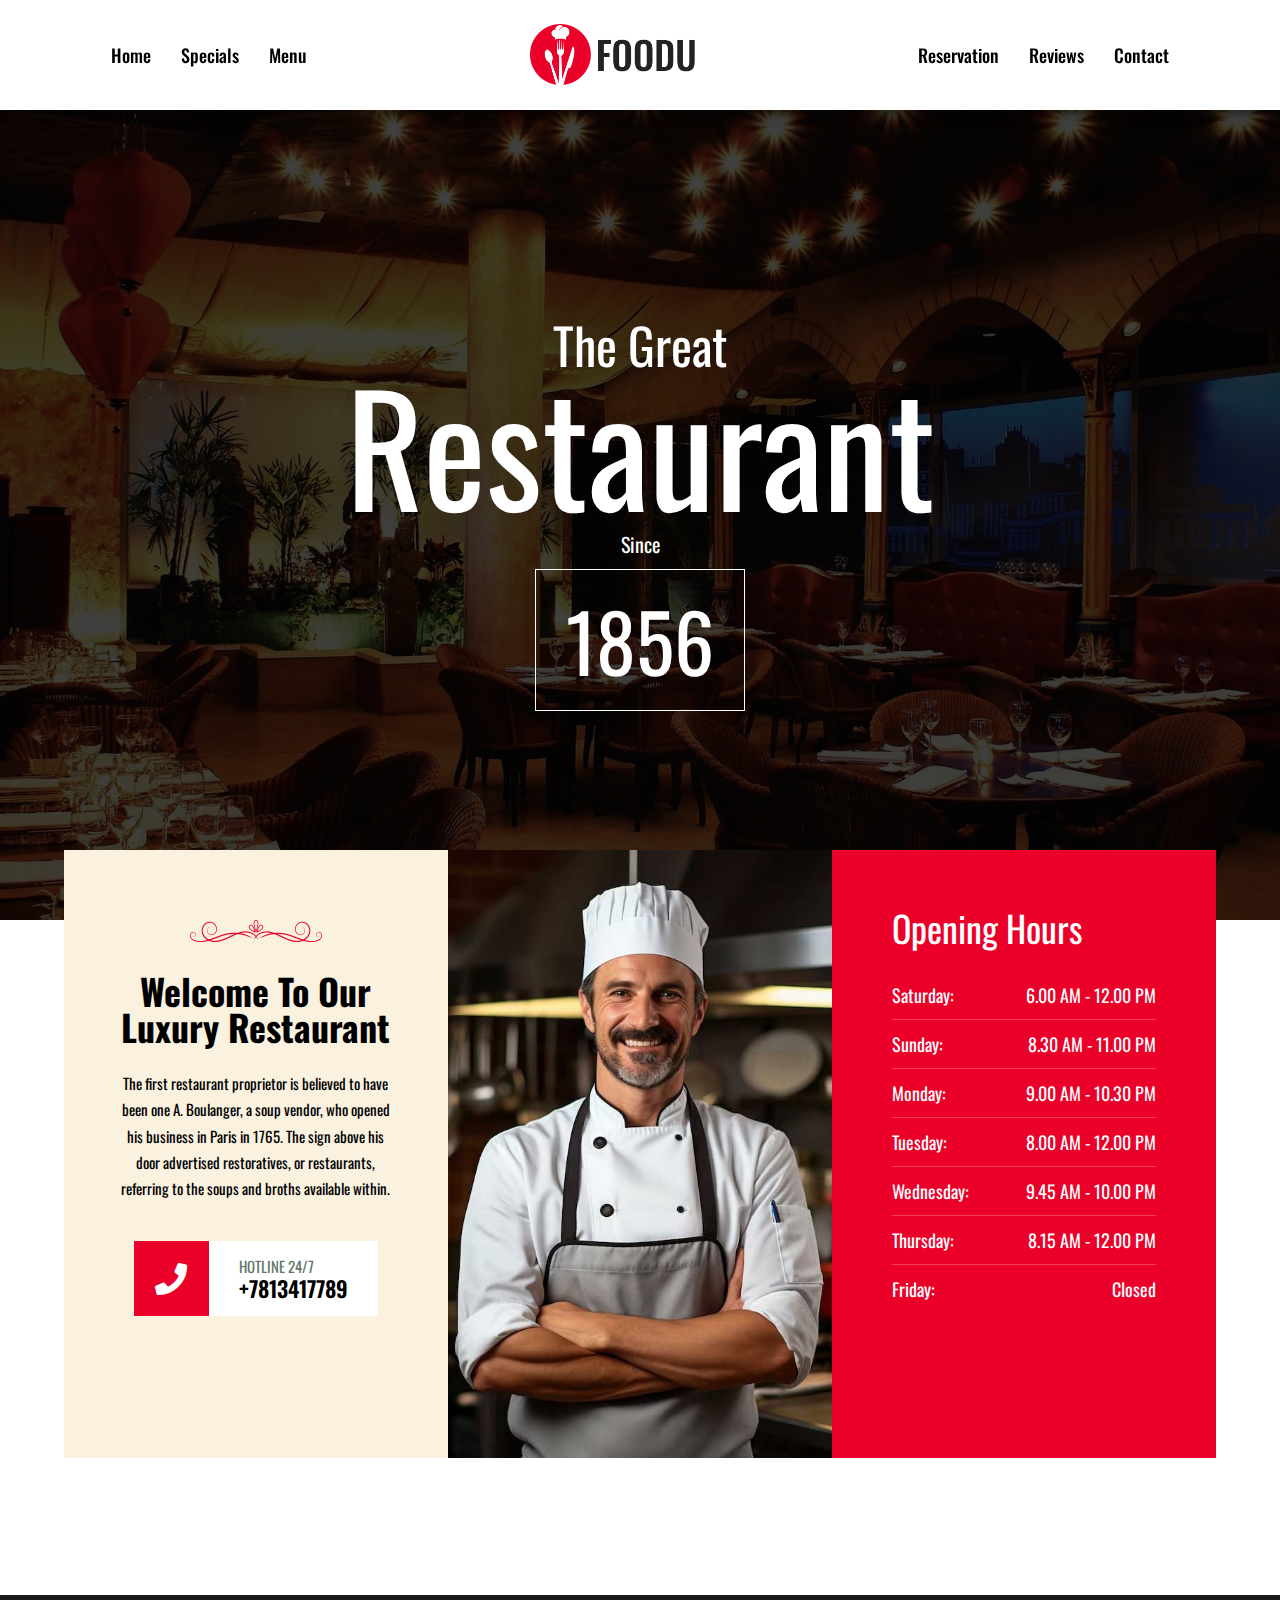
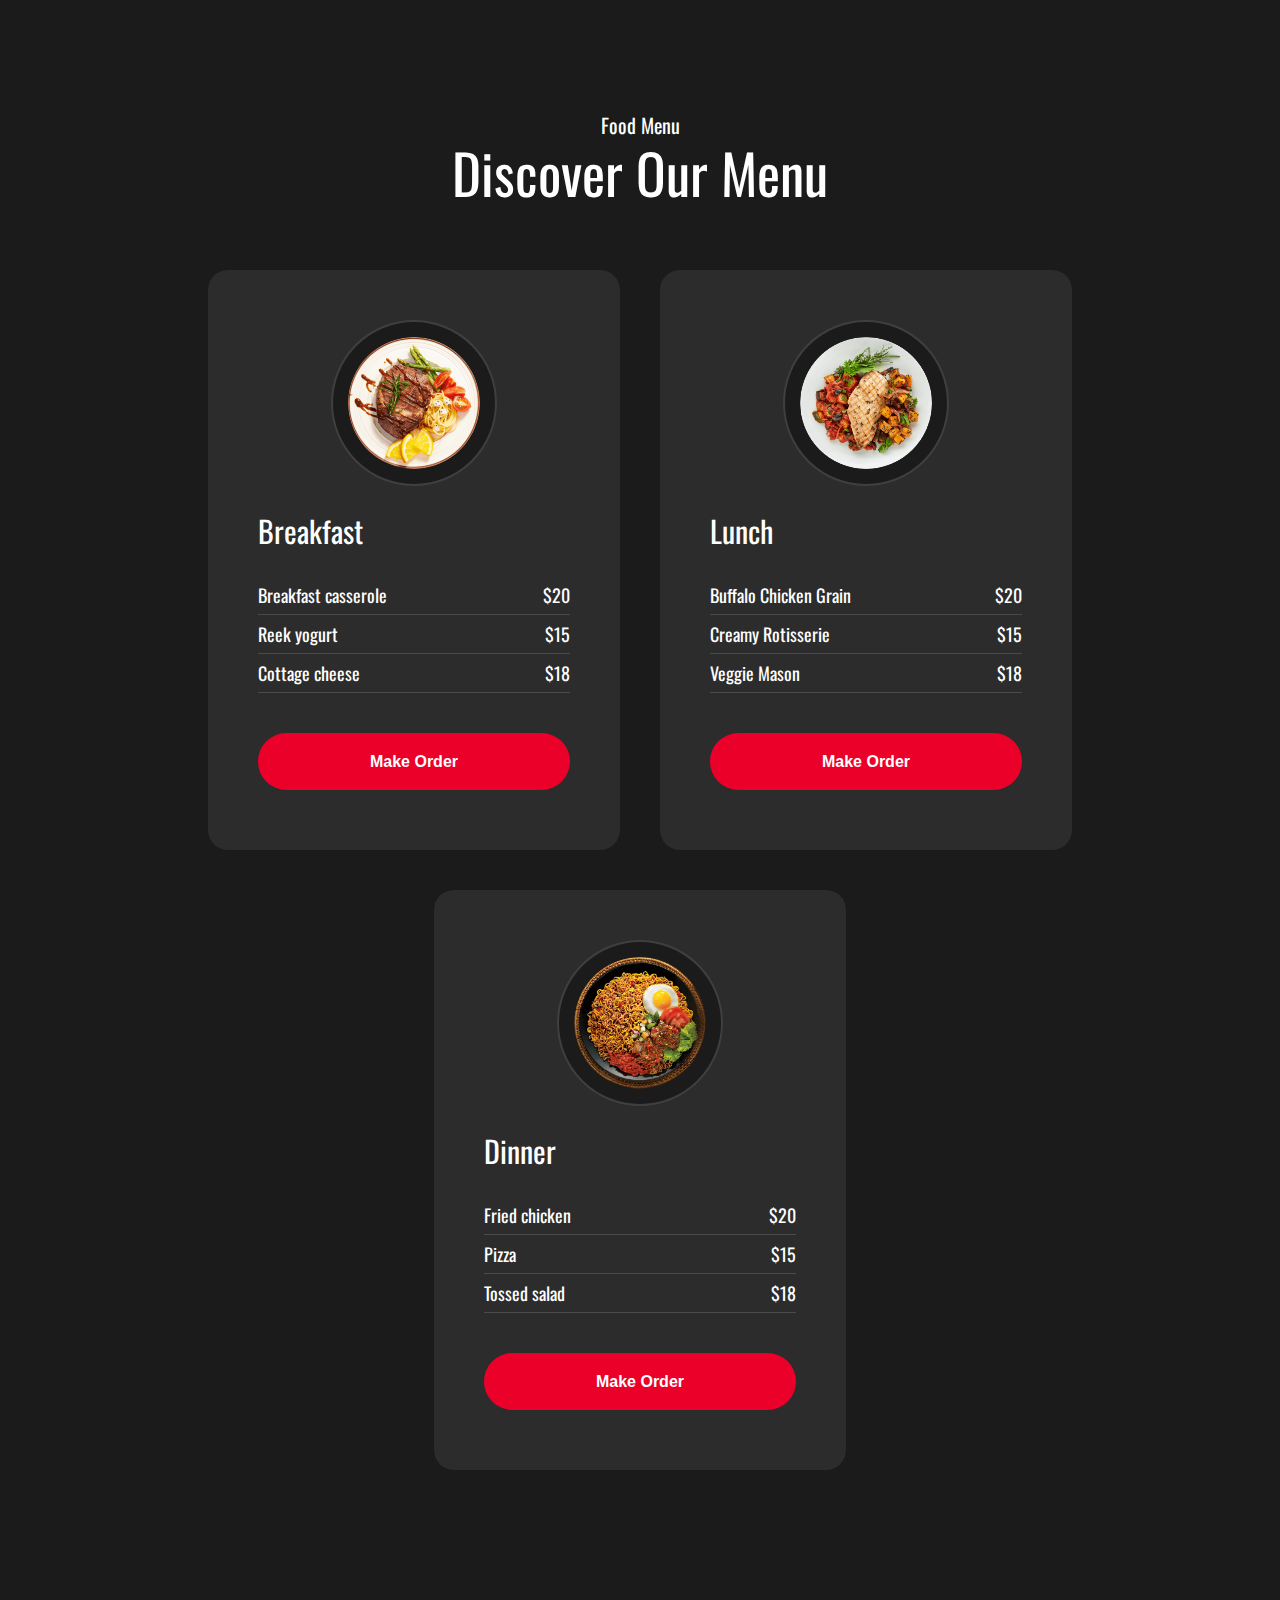
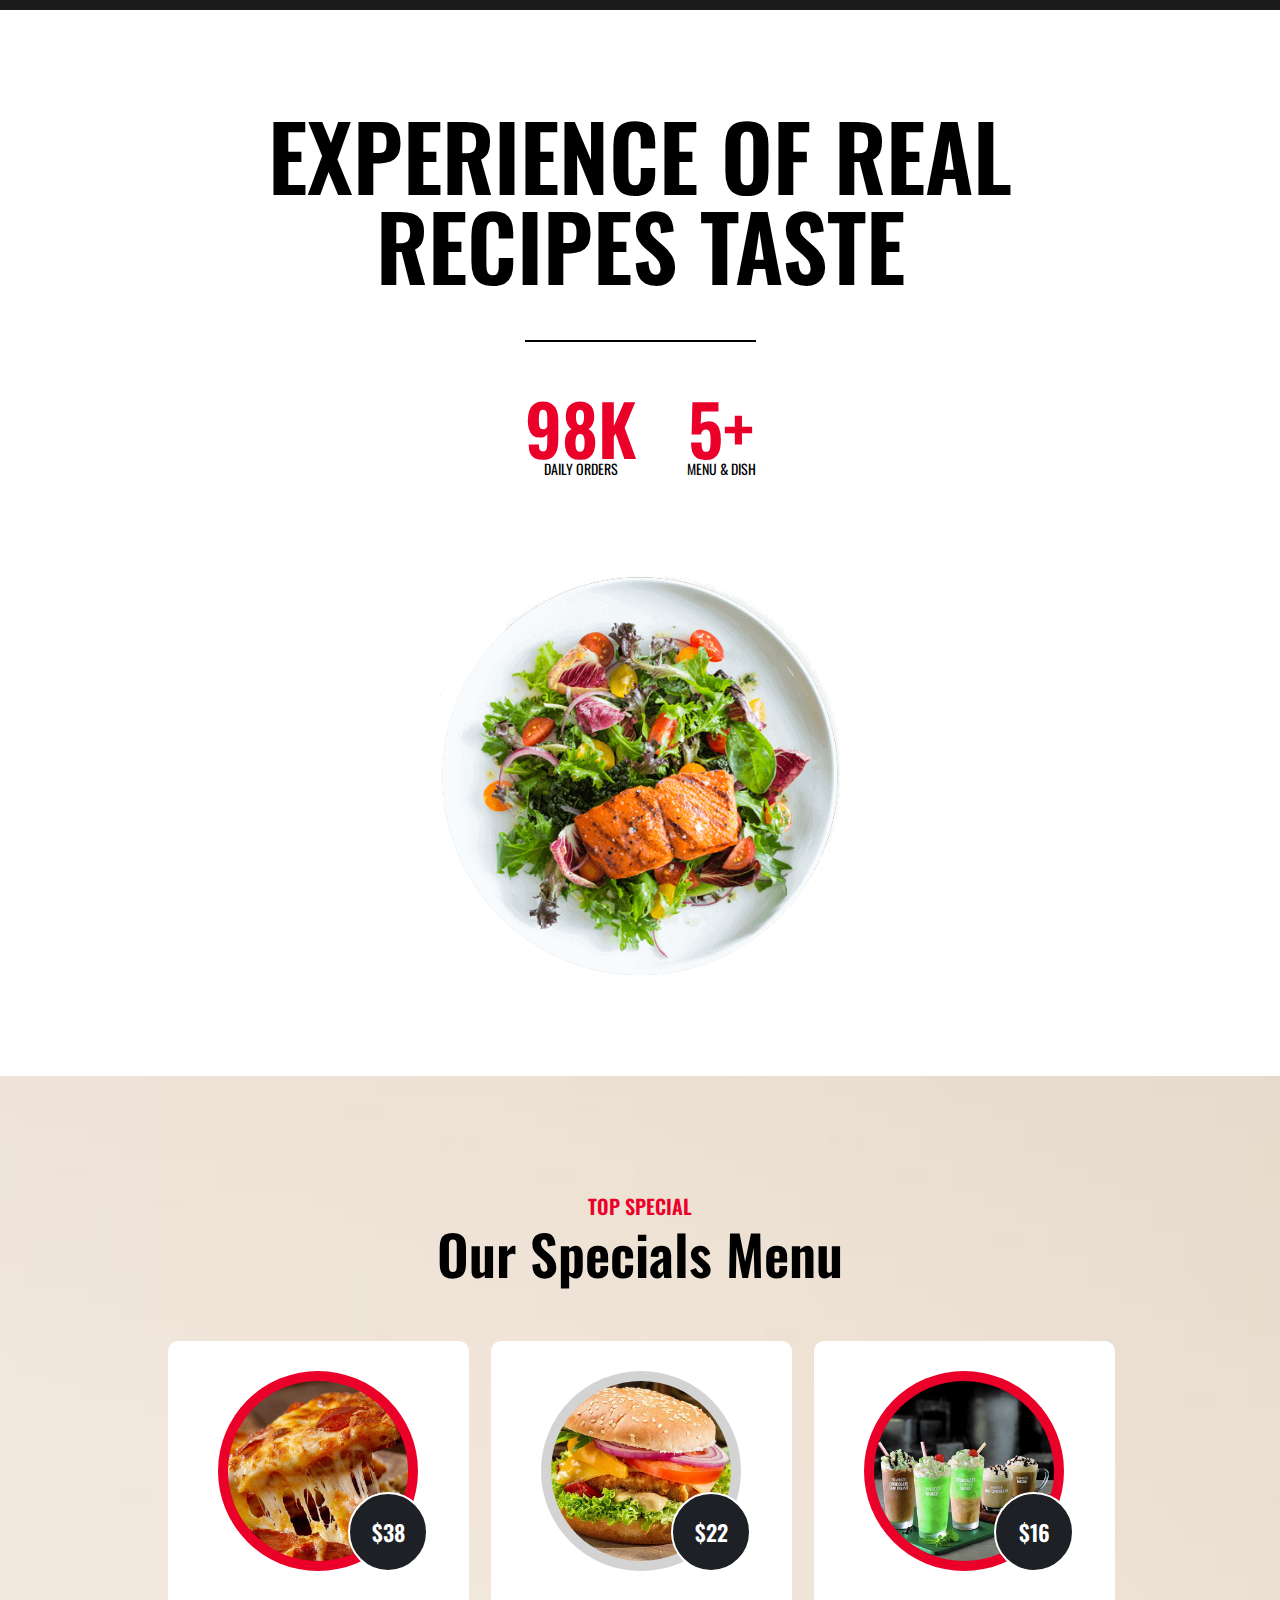
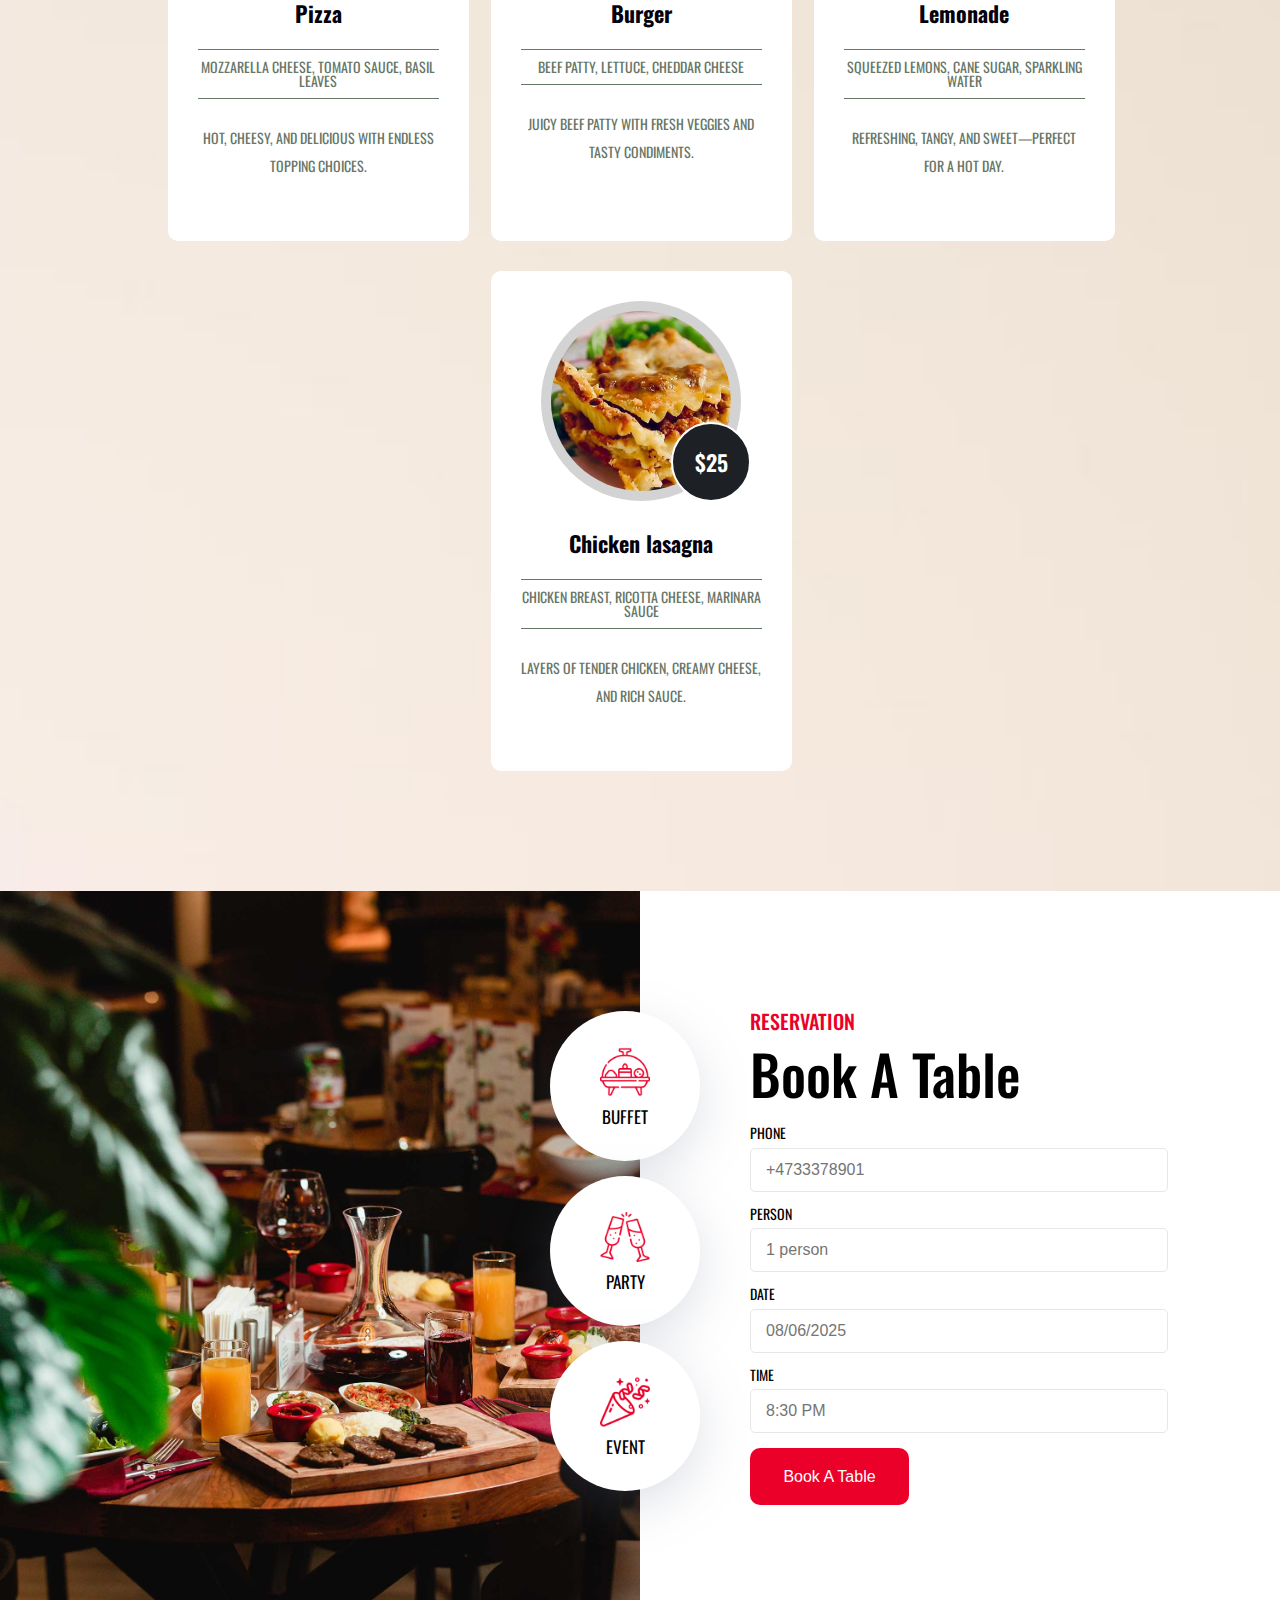
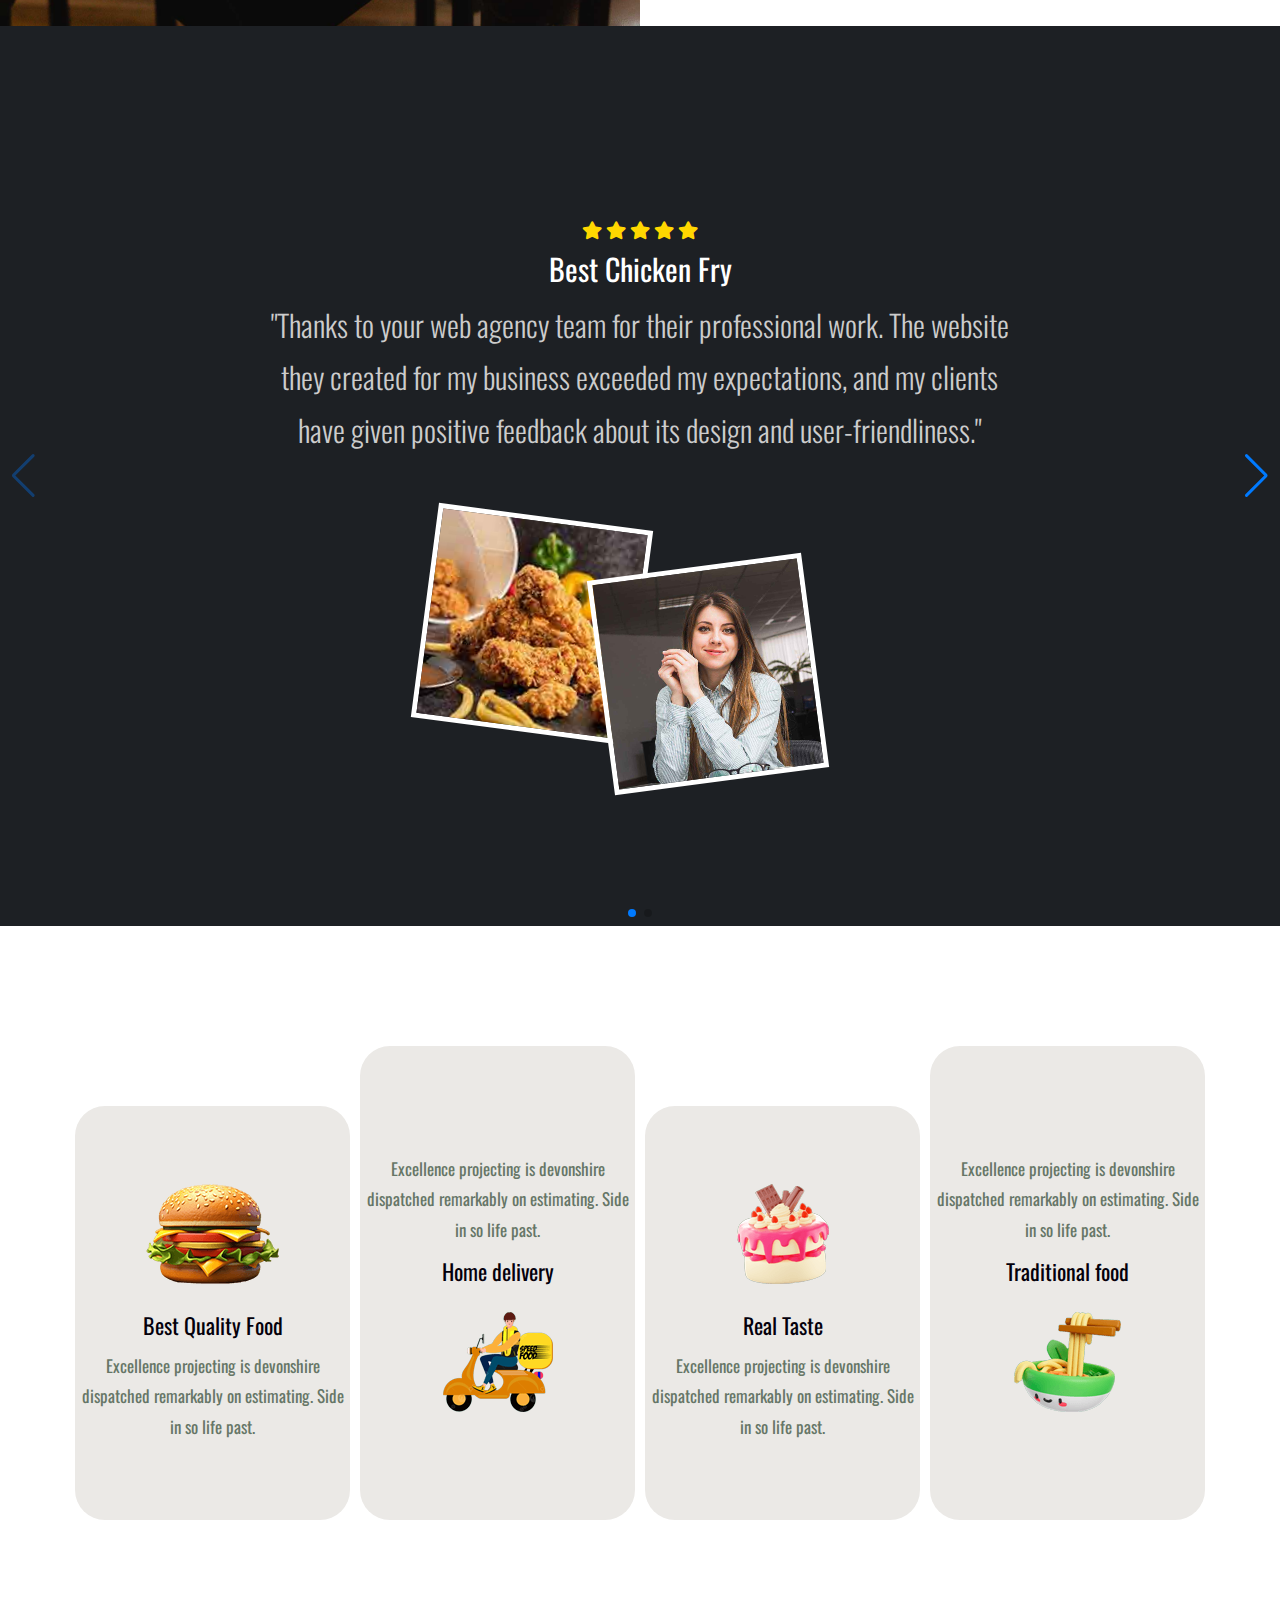
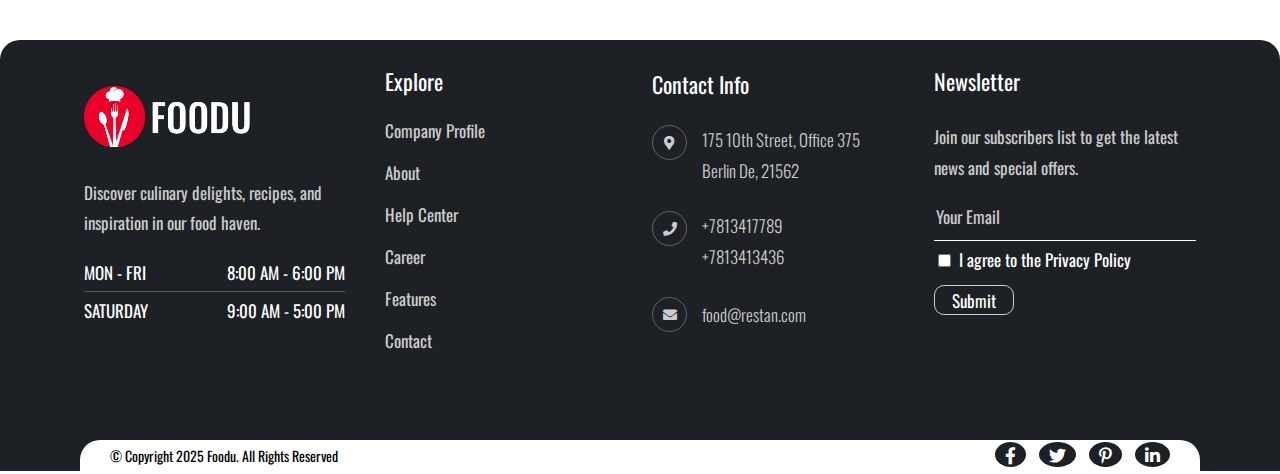
==== commit bdeac130: "non filler text" ====
--- a/index.html
+++ b/index.html
@@ -224,9 +224,9 @@
                     <div class="food_details_box">
                         <span class="card_header">Pizza</span>
                         <div class="food_contents">
-                            Mutton, Olive Oil, Salt
-                        </div>
-                        <p class="food_description">Considered introduced themselves mr to discretion at. Means among saw hopes.</p>
+                            MOZZARELLA CHEESE, TOMATO SAUCE, BASIL LEAVES
+                        </div>
+                        <p class="food_description">Hot, cheesy, and delicious with endless topping choices.</p>
                     </div>
                 </div>
                 <div class="menu_card">
@@ -239,9 +239,9 @@
                     <div class="food_details_box">
                         <span class="card_header">Burger</span>
                         <div class="food_contents">
-                            Atlantic, Chips, Tartare
-                        </div>
-                        <p class="food_description">Considered introduced themselves mr to discretion at. Means among saw hopes.</p>
+                            BEEF PATTY, LETTUCE, CHEDDAR CHEESE
+                        </div>
+                        <p class="food_description">Juicy beef patty with fresh veggies and tasty condiments.</p>
                     </div>
                 </div>
                 <div class="menu_card">
@@ -254,9 +254,9 @@
                     <div class="food_details_box">
                         <span class="card_header">Lemonade</span>
                         <div class="food_contents">
-                            Ricotta, Goat Cheese, Beetroot
-                        </div>
-                        <p class="food_description">Considered introduced themselves mr to discretion at. Means among saw hopes.</p>
+                            SQUEEZED LEMONS, CANE SUGAR, SPARKLING WATER
+                        </div>
+                        <p class="food_description">Refreshing, tangy, and sweet—perfect for a hot day.</p>
                     </div>
                 </div>
                 <div class="menu_card">
@@ -267,11 +267,11 @@
                         <div class="item_price">$25</div>
                     </div>
                     <div class="food_details_box">
-                        <span class="card_header">Chicken Popeyes</span>
+                        <span class="card_header">Chicken lasagna</span>
                         <div class="food_contents">
-                            Ricotta, Goat Cheese, Beetroot
-                        </div>
-                        <p class="food_description">Considered introduced themselves mr to discretion at. Means among saw hopes.</p>
+                            CHICKEN BREAST, RICOTTA CHEESE, MARINARA SAUCE
+                        </div>
+                        <p class="food_description">Layers of tender chicken, creamy cheese, and rich sauce.</p>
                     </div>
                 </div>
             </div>
--- a/css/index.css
+++ b/css/index.css
@@ -115,11 +115,11 @@
 }
 
 .nav_menu_items {
+    display: none !important;
     display: flex;
     flex-direction: column;
     align-items: center;
     justify-content: center;
-    display: none;
 }
 
 .nav_menu_item {
@@ -178,7 +178,7 @@
         text-align: center;
         transition: 0.3s ease-in-out;
         z-index: 1000;
-        display: block;
+        display: block !important;
         
     }
 
@@ -566,7 +566,7 @@
 /* Start of Food Menu */
 
 .food_menu_outer_container {
-    width: 100vw;
+    /* width: 100vw; */
     /* height: 125vh; */
     padding: 120px 0px;
     position: relative;
@@ -602,7 +602,7 @@
 
 @media (max-width: 903px) {
     .menu_items_container {
-        width: 86%;
+       min-width: 86%;
     }
 }
 
@@ -618,6 +618,8 @@
 @media (max-width: 450px) {
     .menu_item {
         width: 329px;
+        /* min-width: 100%; made this alignment good  */
+        min-width: 86%;
     }
 
     .large_title {
@@ -1055,7 +1057,7 @@
 }
 
 .circle:hover {
-    background-color: #EB0029;
+    background-color: black;
     color: white;
 }
 
@@ -1331,7 +1333,7 @@
 }
 
 .testimonial_content {
-    width: 86%;
+    width: 90%;
     margin: 0 auto;
     font-size: 30px;
     color: #CCCCCC;
@@ -1809,6 +1811,7 @@
     
     .top_footer_div {
         flex-wrap: wrap;
+        width: 86%;
     }
 
     .footer_explore_section {
@@ -1824,10 +1827,25 @@
     }
 }
 
-@media (max-width: 600px) {
+@media (max-width: 755px) {
     .footer_container {
         border-top-left-radius: 0px;
         border-top-right-radius: 0px;
+        padding: 30px 45px 0px !important;
+    }
+
+    .top_footer_div {
+        flex-direction: column;
+        align-items: start;
+        width: 86%;
+    }
+
+    .footer_contact_section {
+        margin-left: 0px;
+    }
+
+    .footer_explore_section {
+        margin-left: 0px;
     }
 
     .bottom_footer_div {
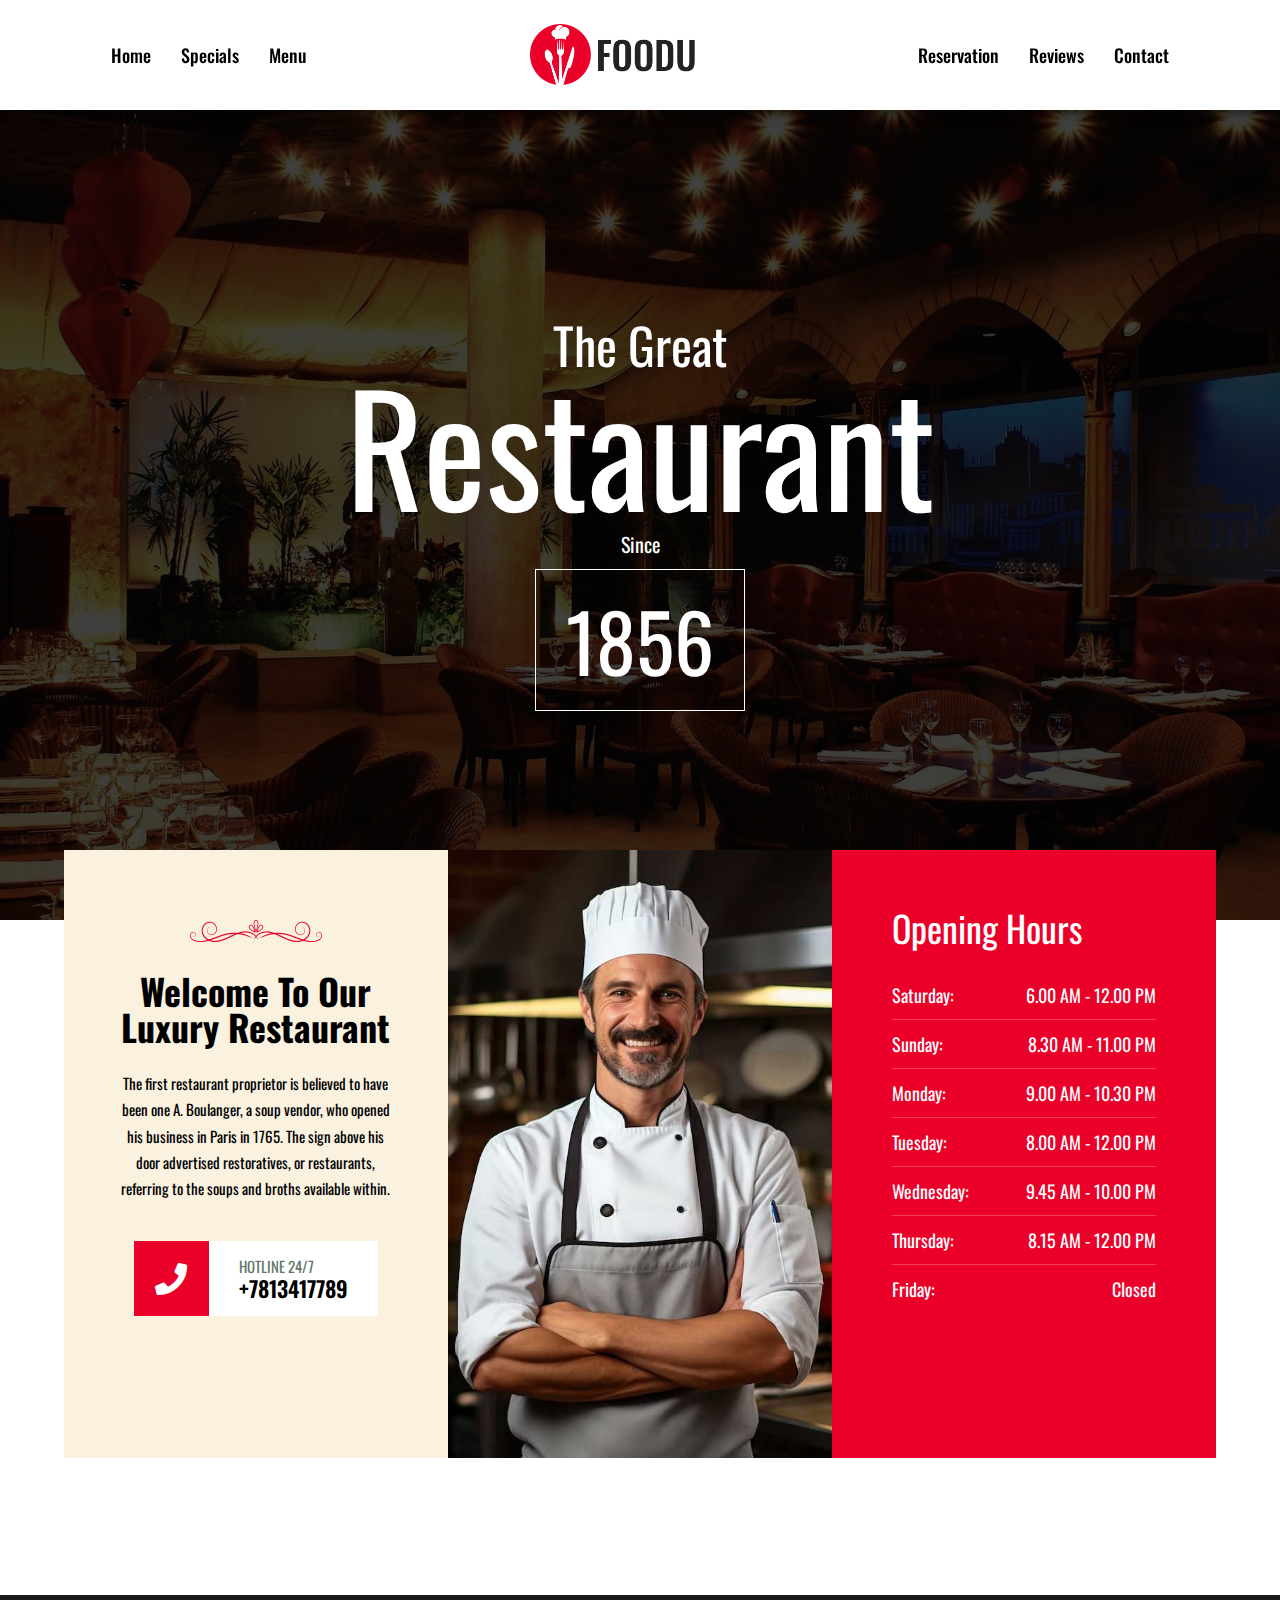
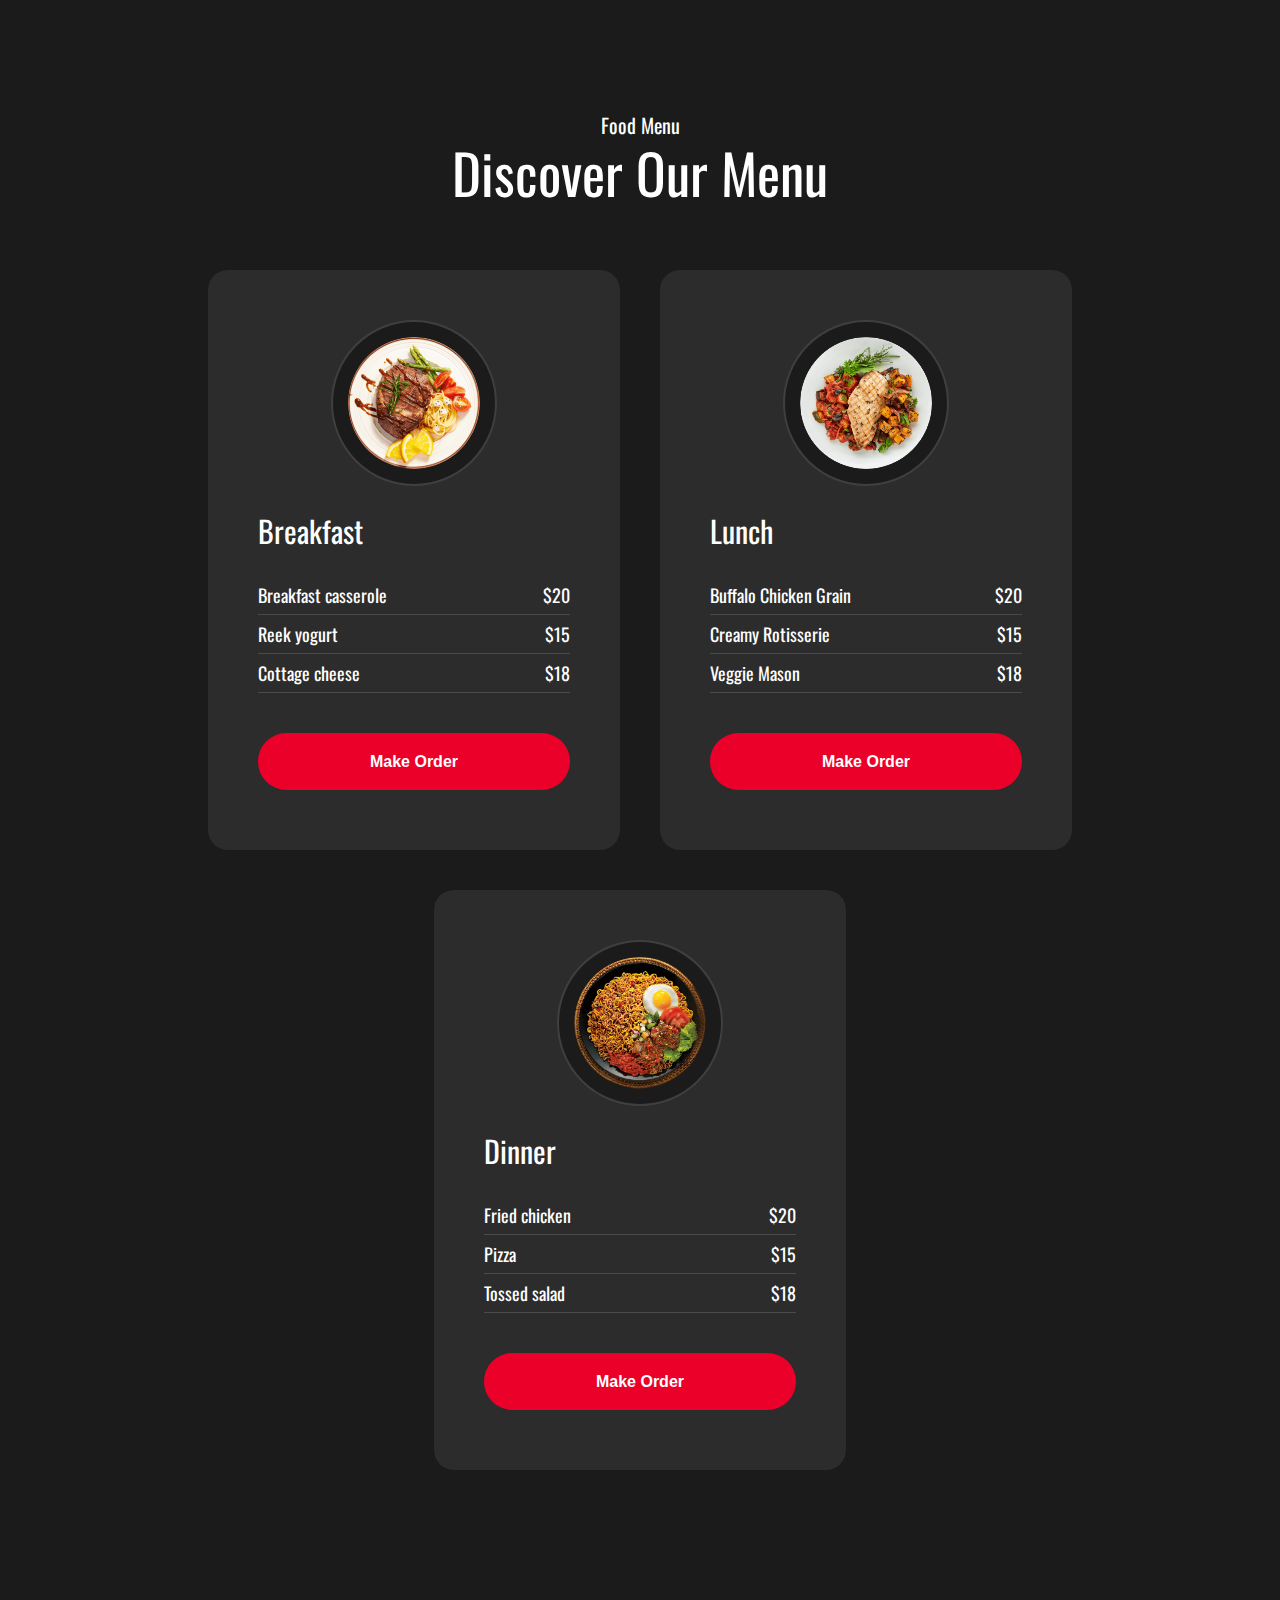
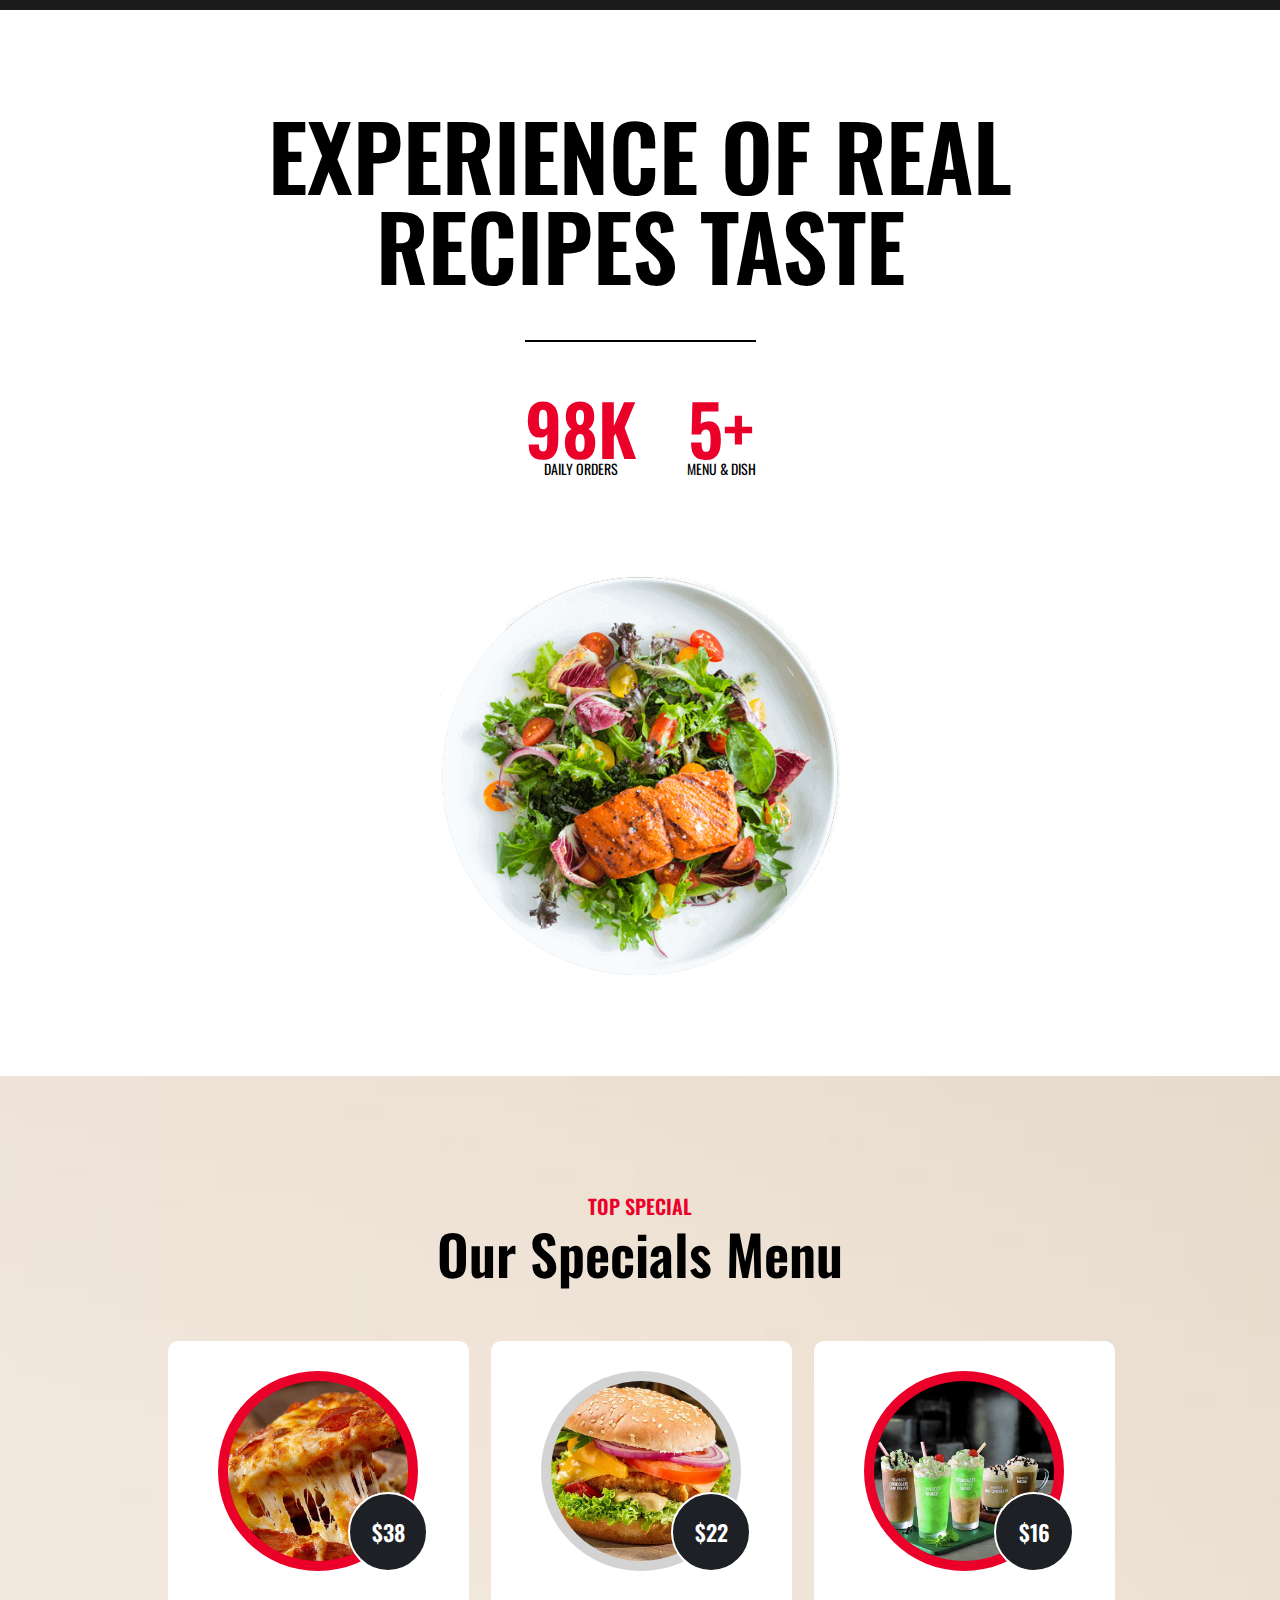
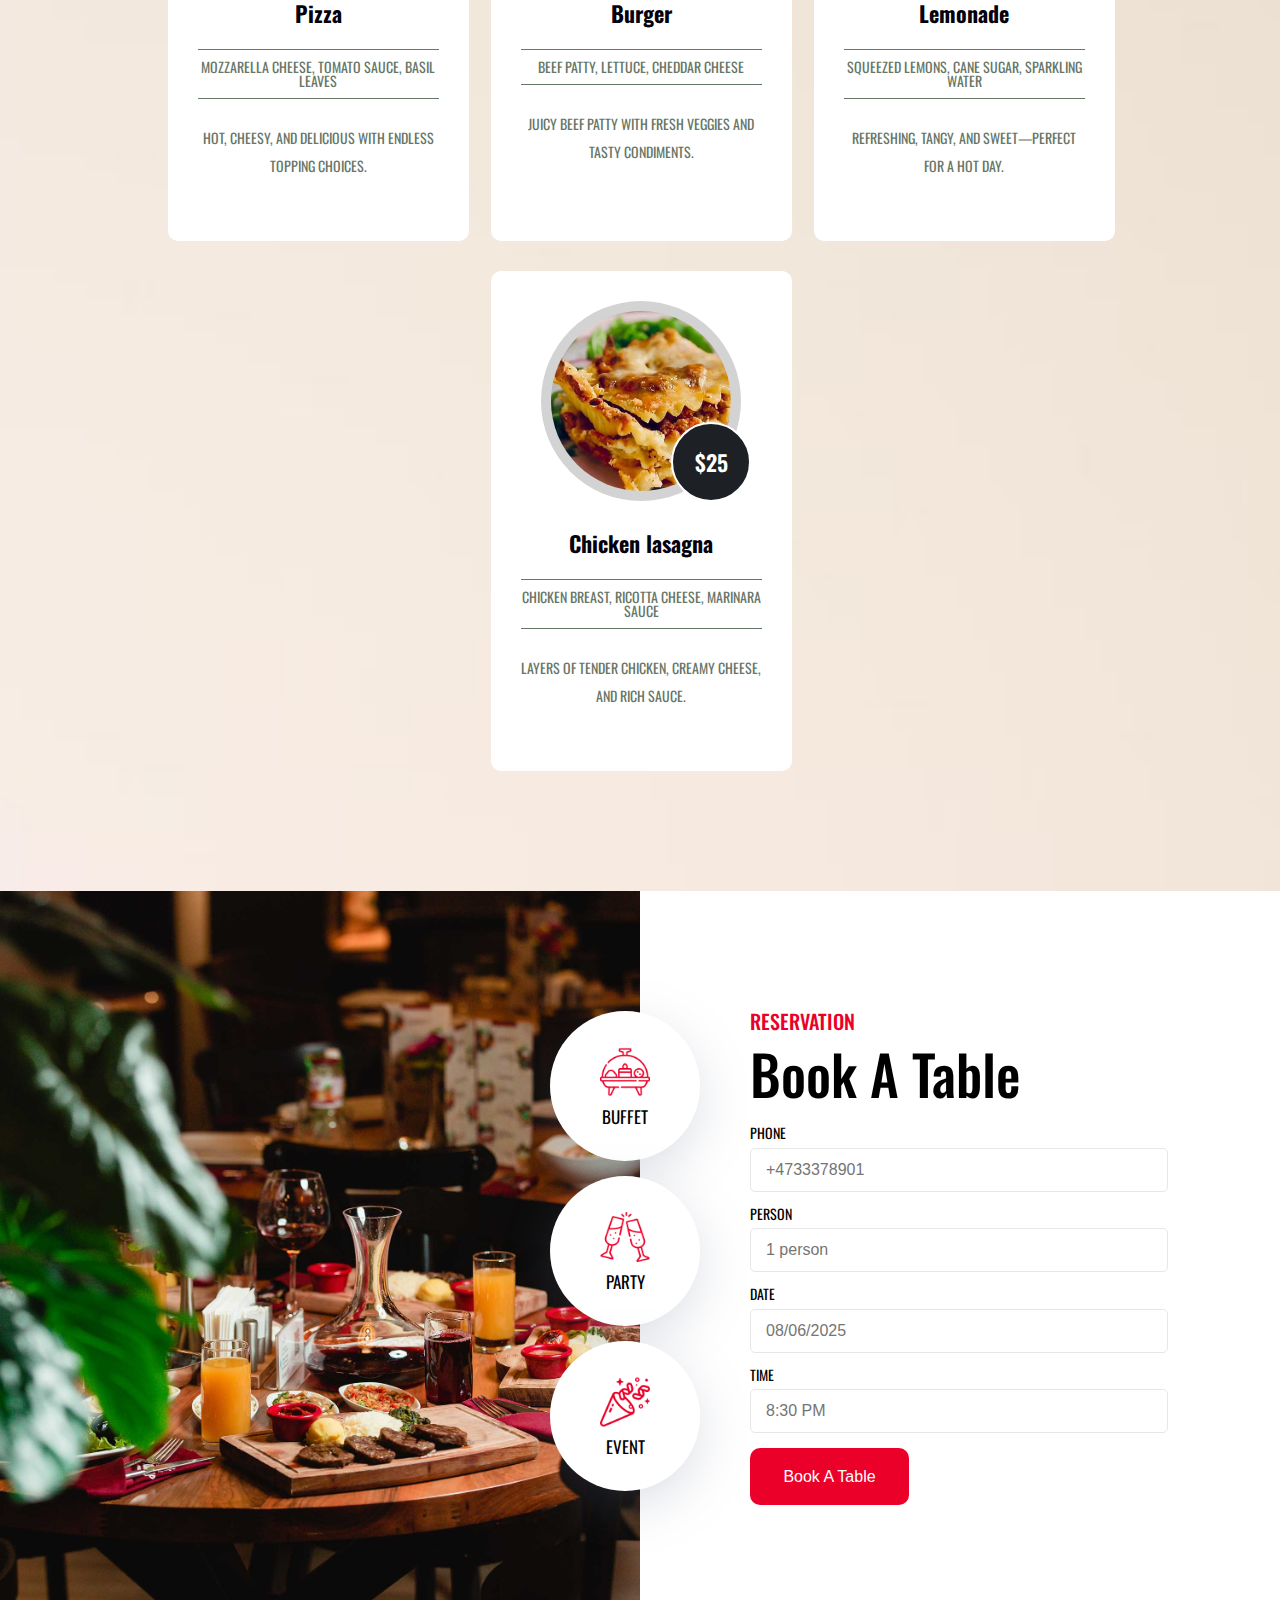
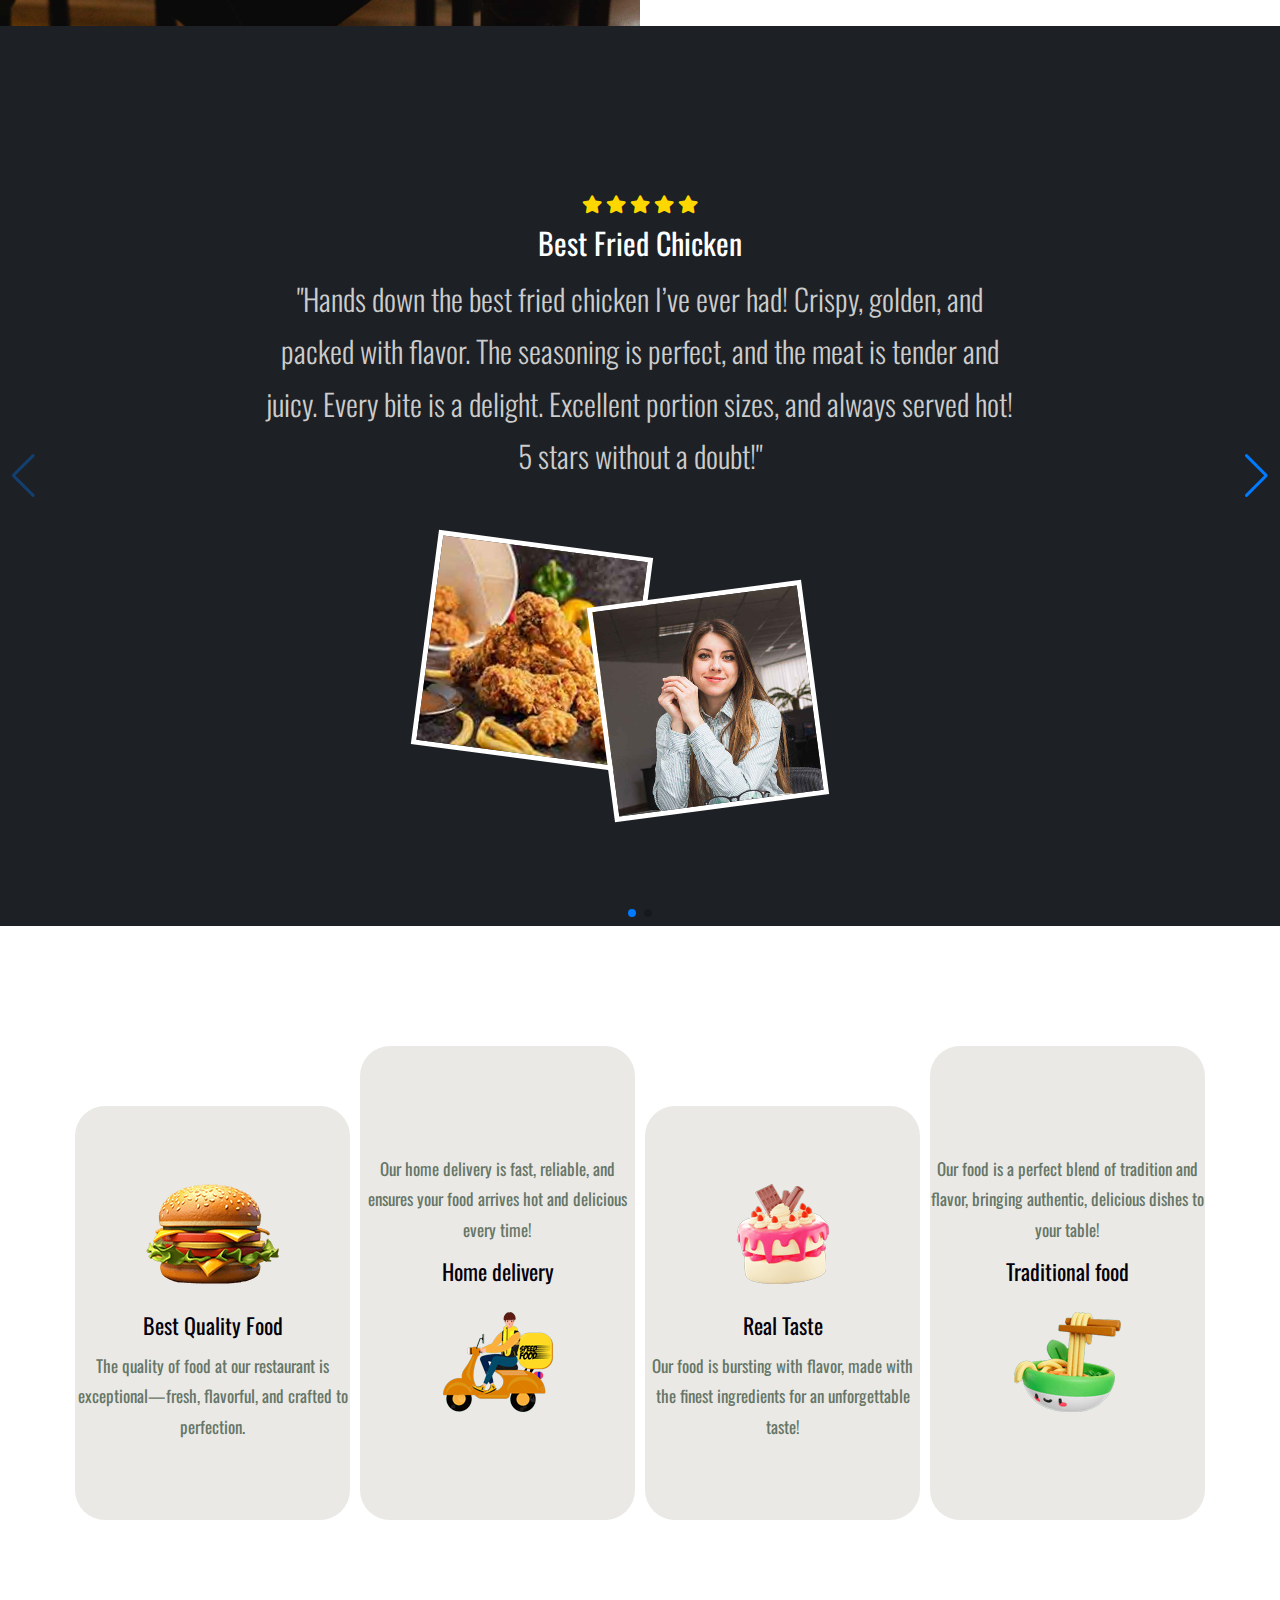
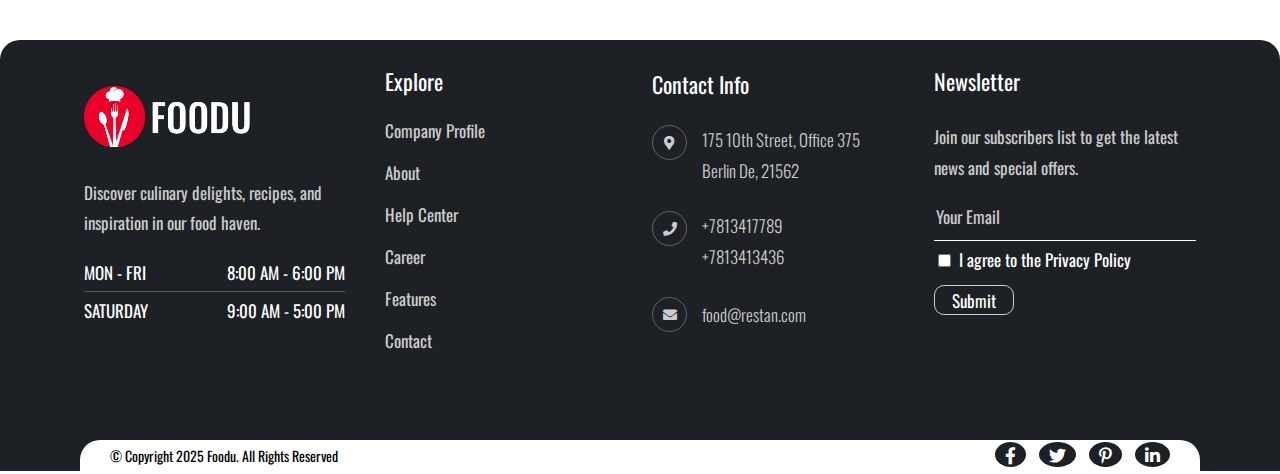
==== commit f4af7661: "filler text removed and replaced" ====
--- a/index.html
+++ b/index.html
@@ -341,11 +341,8 @@
                         <i class="fas fa-solid fa-star"></i>
                         <i class="fas fa-solid fa-star"></i>
                     </div>
-                    <h4 class="testimonial_header">Best Chicken Fry</h4>
-                    <p class="testimonial_content">"Thanks to your web agency team for 
-                        their professional work. The website they created for my business 
-                        exceeded my expectations, and my clients have given positive feedback 
-                        about its design and user-friendliness."</p>
+                    <h4 class="testimonial_header">Best Fried Chicken</h4>
+                    <p class="testimonial_content">"Hands down the best fried chicken I’ve ever had! Crispy, golden, and packed with flavor. The seasoning is perfect, and the meat is tender and juicy. Every bite is a delight. Excellent portion sizes, and always served hot! 5 stars without a doubt!"</p>
                         <div class="photos_div">
                             <div class="photo_1_div">
                             <img src="./css/images/friedChicken.jpg" alt="">
@@ -365,11 +362,8 @@
                         <i class="fas fa-solid fa-star"></i>
                         <i class="fas fa-solid fa-star"></i>
                     </div>
-                    <h4 class="testimonial_header">This Pizza Is So Good</h4>
-                    <p class="testimonial_content">"Thanks to your web agency team for 
-                        their professional work. The website they created for my business 
-                        exceeded my expectations, and my clients have given positive feedback 
-                        about its design and user-friendliness."</p>
+                    <h4 class="testimonial_header">This Ice Cream Is So Good</h4>
+                    <p class="testimonial_content">"Absolutely the best ice cream I’ve ever had! Rich, creamy, and full of flavor in every scoop. The variety of unique toppings and decadent flavors make each bite an experience. The perfect sweet treat after any meal. Highly recommend! 5 stars all the way!"</p>
                         <div class="photos_div">
                             <div class="photo_1_div">
                             <img src="./css/images/iceCream.jpg" alt="">
@@ -417,10 +411,10 @@
                         <img src="./css/images/hamburger.png" alt="">
                     </div>
                     <h4 class="filler_card_header">Best Quality Food</h4>
-                    <p class="filler_card_content">Excellence projecting is devonshire dispatched remarkably on estimating. Side in so life past.</p>
+                    <p class="filler_card_content">The quality of food at our restaurant is exceptional—fresh, flavorful, and crafted to perfection.</p>
                 </div>
                 <div class="filler_card filler_card_big">
-                    <p class="filler_card_content">Excellence projecting is devonshire dispatched remarkably on estimating. Side in so life past.</p>
+                    <p class="filler_card_content">Our home delivery is fast, reliable, and ensures your food arrives hot and delicious every time!</p>
                     <h4 class="filler_card_header">Home delivery</h4>
                     <div class="filler_card_img_div delivery_img">
                         <img src="./css/images/delivery.png" alt="">
@@ -431,10 +425,10 @@
                         <img src="./css/images/cake.png" alt="">
                     </div>
                     <h4 class="filler_card_header">Real Taste</h4>
-                    <p class="filler_card_content">Excellence projecting is devonshire dispatched remarkably on estimating. Side in so life past.</p>
+                    <p class="filler_card_content">Our food is bursting with flavor, made with the finest ingredients for an unforgettable taste!</p>
                 </div>
                 <div class="filler_card filler_card_big">
-                    <p class="filler_card_content">Excellence projecting is devonshire dispatched remarkably on estimating. Side in so life past.</p>
+                    <p class="filler_card_content">Our food is a perfect blend of tradition and flavor, bringing authentic, delicious dishes to your table!</p>
                     <h4 class="filler_card_header">Traditional food</h4>
                     <div class="filler_card_img_div noodles_img">
                         <img src="./css/images/noodles.png" alt="">
